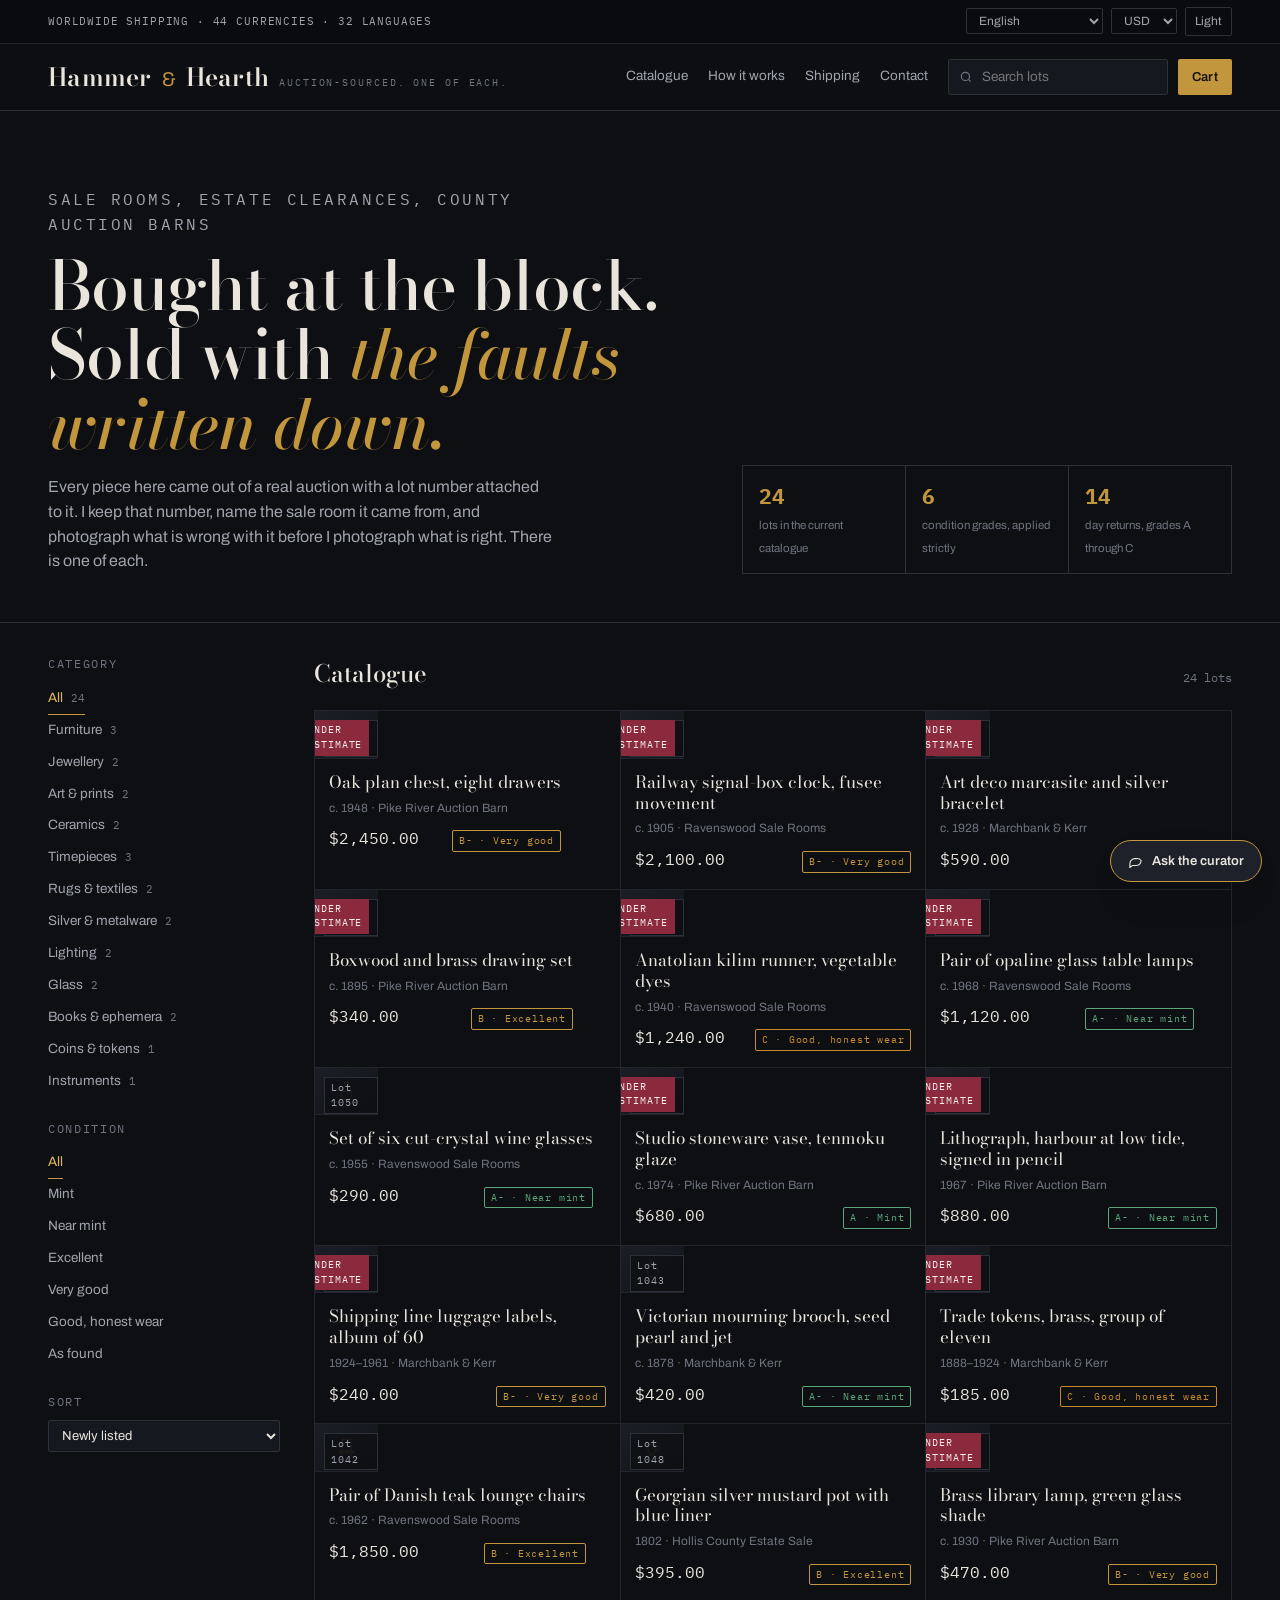
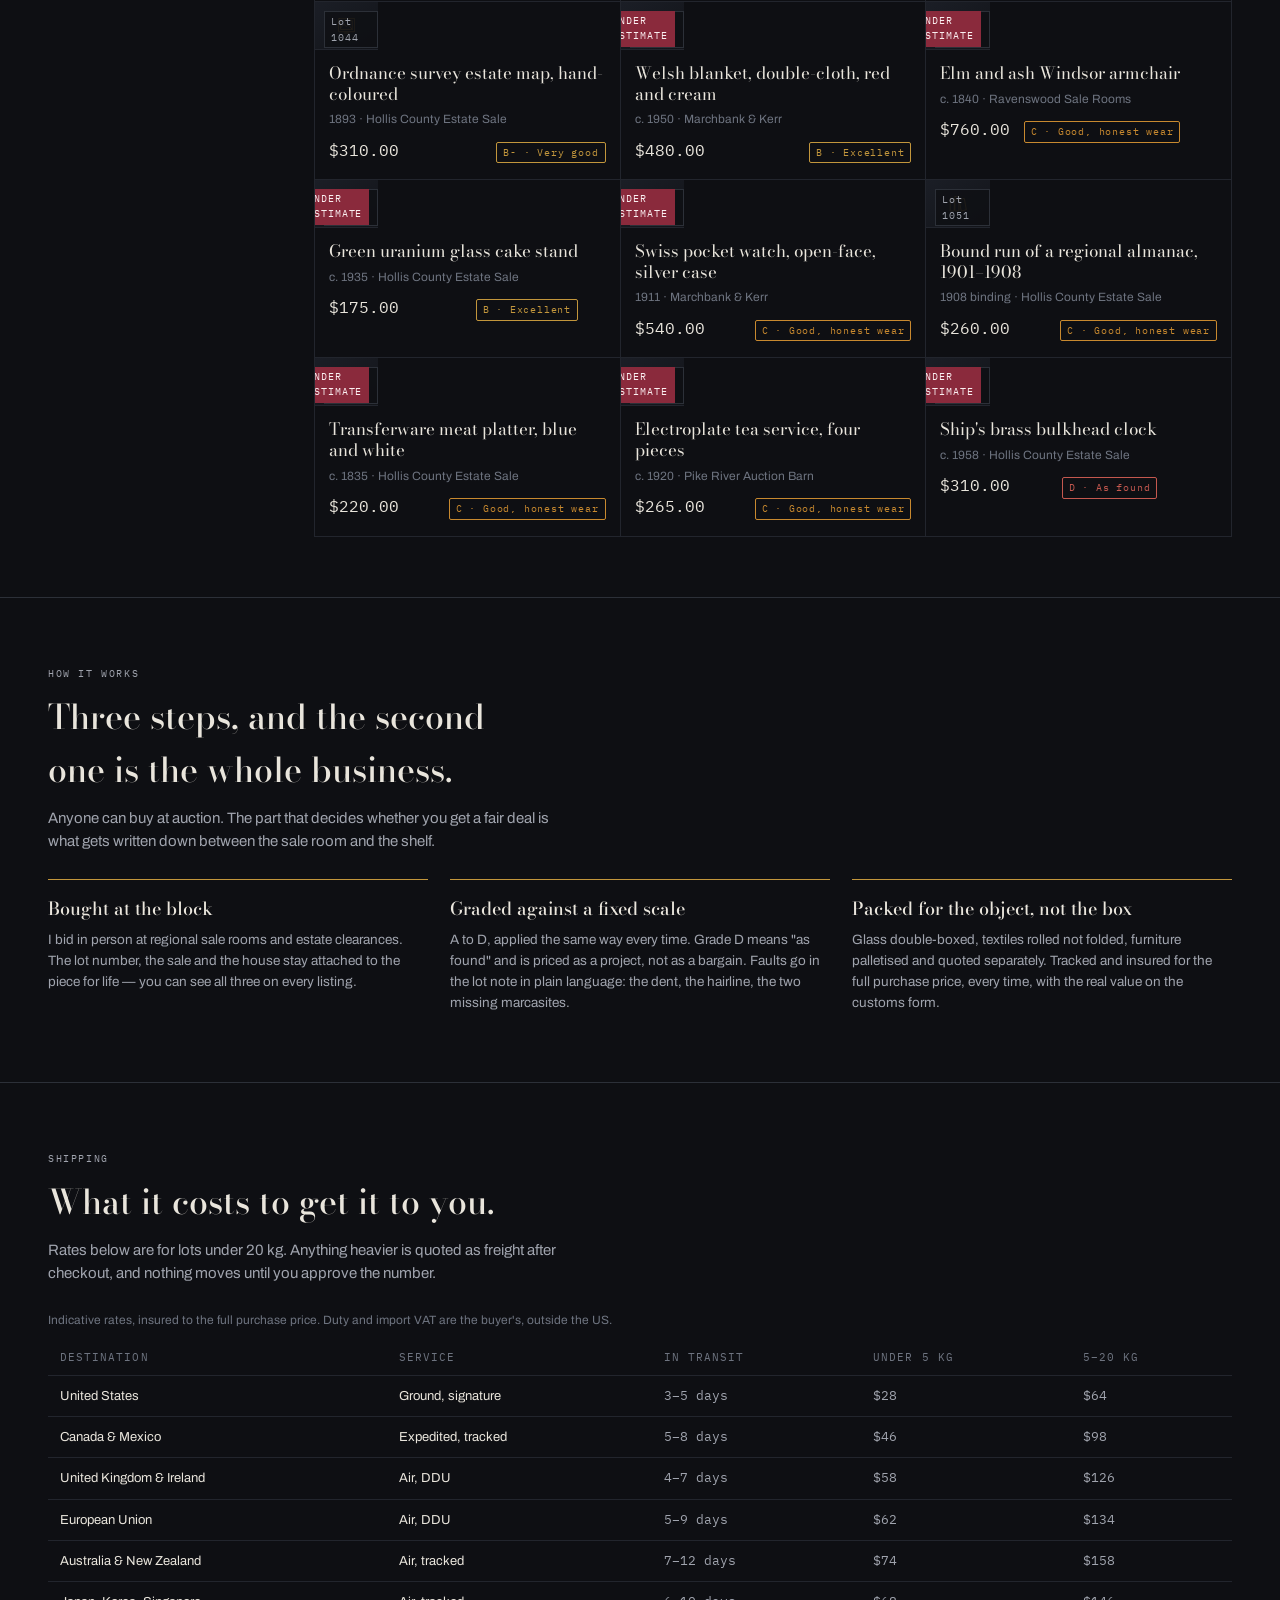
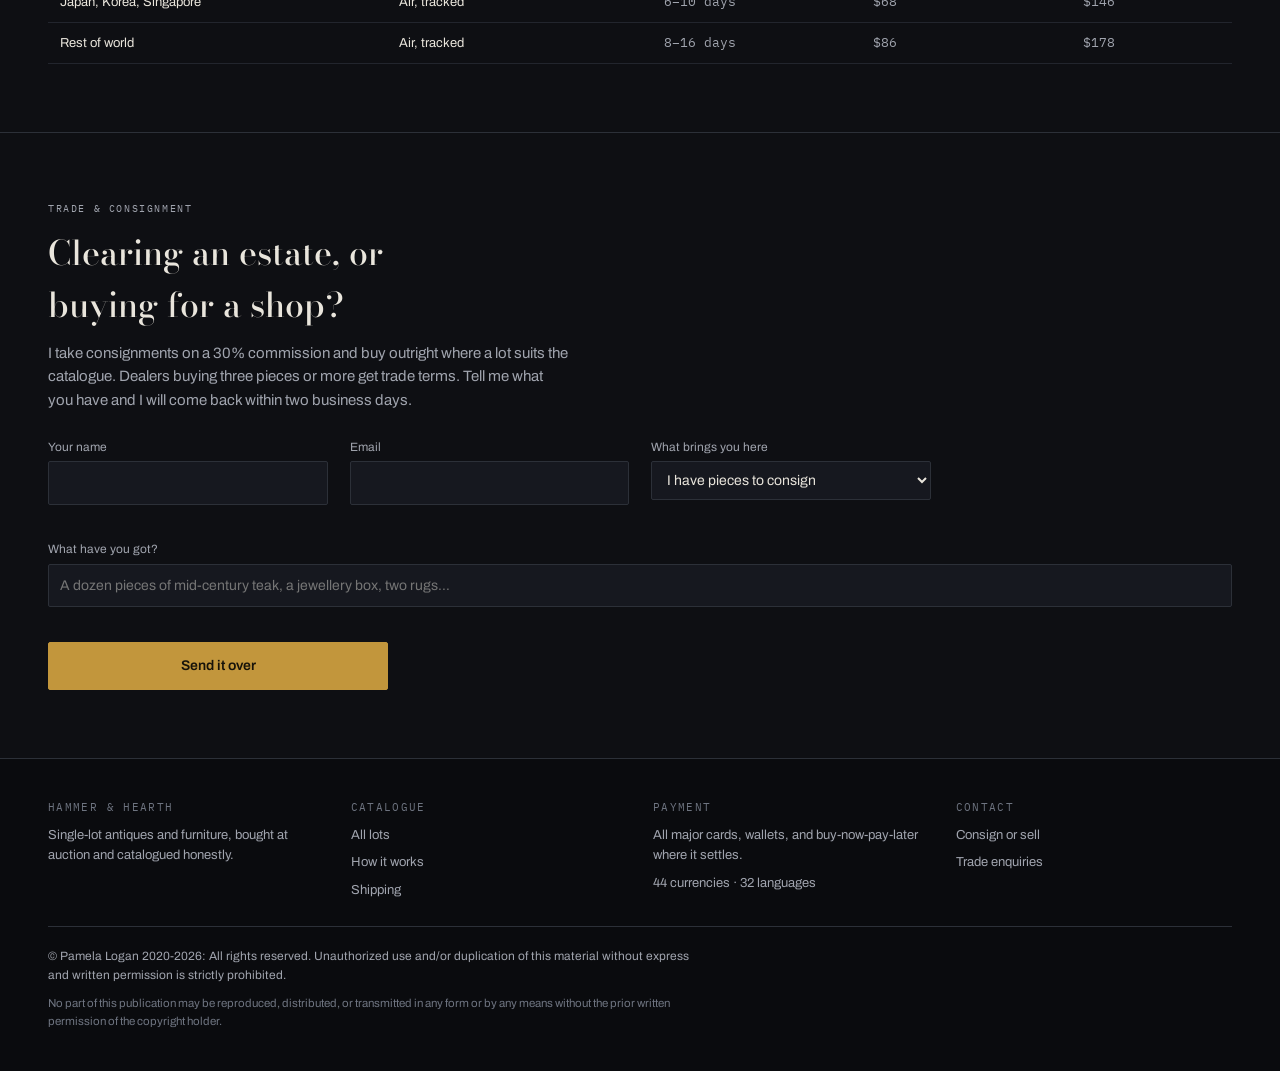
==== auction_storefront/web/index.html @ fc2d6b9a "feat(auction_storefront): add auction resale storefront with global checkout A complete storefront f" ====
<!doctype html>
<html lang="en" dir="ltr" data-theme="dark">
<head>
<meta charset="utf-8">
<meta name="viewport" content="width=device-width, initial-scale=1, viewport-fit=cover">
<title>Hammer &amp; Hearth</title>
<meta name="description" content="Single-lot antiques, jewellery and furniture bought at auction and catalogued honestly. Ships worldwide, 44 currencies, 32 languages.">
<link rel="preconnect" href="https://fonts.googleapis.com">
<link rel="preconnect" href="https://fonts.gstatic.com" crossorigin>
<link rel="stylesheet" href="https://fonts.googleapis.com/css2?family=Archivo:wght@400;500;600&family=Bodoni+Moda:ital,wght@0,400;0,500;0,600;1,400&family=IBM+Plex+Mono:wght@400;500&display=swap">
<link rel="stylesheet" href="assets/css/storefront.css">
</head>
<body>

<!-- Fill these in to go live. Empty values keep the shop in demo mode:
     the catalogue, cart and curator all work, but no money moves. -->
<script>
  window.HH_CONFIG = {
    stripeKey: "",       // pk_live_… — publishable key only, never the secret
    paypalClientId: "",  // PayPal REST client id
    apiBase: "",         // e.g. "https://api.yourshop.com" — see server/main.py
  };
</script>

<div class="topbar">
  <span class="topbar-note">Worldwide shipping · 44 currencies · 32 languages</span>
  <div class="locale-picks">
    <label class="visually-hidden" for="lang-select" data-t="language">Language</label>
    <select id="lang-select"></select>
    <label class="visually-hidden" for="currency-select" data-t="currency">Currency</label>
    <select id="currency-select"></select>
    <button class="theme-toggle" id="theme-toggle" type="button">Light</button>
  </div>
</div>

<header class="masthead">
  <a class="wordmark" href="#catalogue">
    <b>Hammer</b><span>&amp;</span><b>Hearth</b>
    <i data-t="tagline">Auction-sourced. One of each.</i>
  </a>

  <nav class="mast-nav">
    <a href="#catalogue" data-t="navCatalogue">Catalogue</a>
    <a href="#how" data-t="navHow">How it works</a>
    <a href="#shipping" data-t="navShipping">Shipping</a>
    <a href="#consign" data-t="navContact">Contact</a>
  </nav>

  <div class="mast-actions">
    <div class="search-field">
      <svg width="14" height="14" viewBox="0 0 24 24" fill="none" stroke="currentColor" stroke-width="2" aria-hidden="true">
        <circle cx="11" cy="11" r="7"/><path d="M20 20l-4-4"/>
      </svg>
      <label class="visually-hidden" for="search-input" data-t="search">Search lots</label>
      <input id="search-input" type="search" data-t-ph="search" placeholder="Search lots">
    </div>
    <button class="paddle-btn" id="cart-button" type="button">
      <span data-t="cart">Cart</span>
      <span class="paddle-count" id="cart-count" hidden>0</span>
    </button>
  </div>
</header>

<section class="hero">
  <div>
    <p class="eyebrow">Sale rooms, estate clearances, county auction barns</p>
    <h1>Bought at the block.<br>Sold with <em>the faults written down.</em></h1>
    <p>
      Every piece here came out of a real auction with a lot number attached to it.
      I keep that number, name the sale room it came from, and photograph what is
      wrong with it before I photograph what is right. There is one of each.
    </p>
  </div>
  <div class="hero-stats">
    <div class="hero-stat"><b>24</b><span>lots in the current catalogue</span></div>
    <div class="hero-stat"><b>6</b><span>condition grades, applied strictly</span></div>
    <div class="hero-stat"><b>14</b><span>day returns, grades A through C</span></div>
  </div>
</section>

<main class="catalogue" id="catalogue">
  <aside class="rail">
    <div class="rail-group">
      <h3 data-t="category">Category</h3>
      <div id="cat-list"></div>
    </div>
    <div class="rail-group">
      <h3 data-t="condition">Condition</h3>
      <div id="grade-list"></div>
    </div>
    <div class="rail-group">
      <h3 data-t="sort">Sort</h3>
      <label class="visually-hidden" for="sort-select" data-t="sort">Sort</label>
      <select id="sort-select"></select>
    </div>
  </aside>

  <div>
    <div class="results-head">
      <h2 data-t="navCatalogue">Catalogue</h2>
      <span class="results-count mono" id="results-count"></span>
    </div>
    <div class="lot-grid" id="lot-grid"></div>
  </div>
</main>

<section class="band" id="how">
  <div class="band-head">
    <p class="eyebrow">How it works</p>
    <h2>Three steps, and the second one is the whole business.</h2>
    <p>
      Anyone can buy at auction. The part that decides whether you get a fair deal
      is what gets written down between the sale room and the shelf.
    </p>
  </div>
  <div class="trio">
    <div class="trio-item">
      <h3>Bought at the block</h3>
      <p>
        I bid in person at regional sale rooms and estate clearances. The lot
        number, the sale and the house stay attached to the piece for life — you
        can see all three on every listing.
      </p>
    </div>
    <div class="trio-item">
      <h3>Graded against a fixed scale</h3>
      <p>
        A to D, applied the same way every time. Grade D means "as found" and is
        priced as a project, not as a bargain. Faults go in the lot note in plain
        language: the dent, the hairline, the two missing marcasites.
      </p>
    </div>
    <div class="trio-item">
      <h3>Packed for the object, not the box</h3>
      <p>
        Glass double-boxed, textiles rolled not folded, furniture palletised and
        quoted separately. Tracked and insured for the full purchase price, every
        time, with the real value on the customs form.
      </p>
    </div>
  </div>
</section>

<section class="band" id="shipping">
  <div class="band-head">
    <p class="eyebrow" data-t="navShipping">Shipping</p>
    <h2>What it costs to get it to you.</h2>
    <p>
      Rates below are for lots under 20 kg. Anything heavier is quoted as freight
      after checkout, and nothing moves until you approve the number.
    </p>
  </div>
  <div class="table-wrap">
    <table class="ledger">
      <caption>Indicative rates, insured to the full purchase price. Duty and import VAT are the buyer's, outside the US.</caption>
      <thead>
        <tr><th scope="col">Destination</th><th scope="col">Service</th><th scope="col">In transit</th><th scope="col">Under 5 kg</th><th scope="col">5–20 kg</th></tr>
      </thead>
      <tbody>
        <tr><td>United States</td><td>Ground, signature</td><td class="mono">3–5 days</td><td class="mono">$28</td><td class="mono">$64</td></tr>
        <tr><td>Canada &amp; Mexico</td><td>Expedited, tracked</td><td class="mono">5–8 days</td><td class="mono">$46</td><td class="mono">$98</td></tr>
        <tr><td>United Kingdom &amp; Ireland</td><td>Air, DDU</td><td class="mono">4–7 days</td><td class="mono">$58</td><td class="mono">$126</td></tr>
        <tr><td>European Union</td><td>Air, DDU</td><td class="mono">5–9 days</td><td class="mono">$62</td><td class="mono">$134</td></tr>
        <tr><td>Australia &amp; New Zealand</td><td>Air, tracked</td><td class="mono">7–12 days</td><td class="mono">$74</td><td class="mono">$158</td></tr>
        <tr><td>Japan, Korea, Singapore</td><td>Air, tracked</td><td class="mono">6–10 days</td><td class="mono">$68</td><td class="mono">$146</td></tr>
        <tr><td>Rest of world</td><td>Air, tracked</td><td class="mono">8–16 days</td><td class="mono">$86</td><td class="mono">$178</td></tr>
      </tbody>
    </table>
  </div>
</section>

<section class="band" id="consign">
  <div class="band-head">
    <p class="eyebrow">Trade &amp; consignment</p>
    <h2>Clearing an estate, or buying for a shop?</h2>
    <p>
      I take consignments on a 30% commission and buy outright where a lot suits
      the catalogue. Dealers buying three pieces or more get trade terms. Tell me
      what you have and I will come back within two business days.
    </p>
  </div>
  <form class="trio" id="lead-form" style="align-items:start">
    <div class="field">
      <label for="lead-name">Your name</label>
      <input id="lead-name" name="name" autocomplete="name" required>
    </div>
    <div class="field">
      <label for="lead-email">Email</label>
      <input id="lead-email" name="email" type="email" autocomplete="email" required>
    </div>
    <div class="field">
      <label for="lead-kind">What brings you here</label>
      <select id="lead-kind" name="kind">
        <option value="consign">I have pieces to consign</option>
        <option value="estate">I am clearing an estate</option>
        <option value="trade">I buy for a shop or trade</option>
        <option value="interior">I am sourcing for a client project</option>
        <option value="sell">I want to sell outright</option>
      </select>
    </div>
    <div class="field" style="grid-column:1/-1">
      <label for="lead-note">What have you got?</label>
      <input id="lead-note" name="note" placeholder="A dozen pieces of mid-century teak, a jewellery box, two rugs…">
    </div>
    <div style="grid-column:1/-1;display:grid;gap:10px;max-width:340px">
      <button class="btn btn-primary" type="submit">Send it over</button>
      <p class="secure-note" id="lead-status" style="justify-content:flex-start" hidden></p>
    </div>
  </form>
</section>

<footer class="site-foot">
  <div class="foot-cols">
    <div class="foot-col">
      <h4>Hammer &amp; Hearth</h4>
      <p>Single-lot antiques and furniture, bought at auction and catalogued honestly.</p>
    </div>
    <div class="foot-col">
      <h4 data-t="navCatalogue">Catalogue</h4>
      <a href="#catalogue">All lots</a>
      <a href="#how" data-t="navHow">How it works</a>
      <a href="#shipping" data-t="navShipping">Shipping &amp; returns</a>
    </div>
    <div class="foot-col">
      <h4 data-t="paymentStep">Payment</h4>
      <p>All major cards, wallets, and buy-now-pay-later where it settles.</p>
      <p>44 currencies · 32 languages</p>
    </div>
    <div class="foot-col">
      <h4 data-t="navContact">Contact</h4>
      <a href="#consign">Consign or sell</a>
      <a href="#consign">Trade enquiries</a>
    </div>
  </div>

  <div class="legal">
    <p class="copyright">© Pamela Logan 2020-2026: All rights reserved. Unauthorized use and/or duplication of this material without express and written permission is strictly prohibited.</p>
    <p>No part of this publication may be reproduced, distributed, or transmitted in any form or by any means without the prior written permission of the copyright holder.</p>
  </div>
</footer>

<button class="assistant-open" id="assistant-open" type="button">
  <svg width="15" height="15" viewBox="0 0 24 24" fill="none" stroke="currentColor" stroke-width="1.8" aria-hidden="true">
    <path d="M21 12a8 8 0 0 1-8 8H7l-4 3v-6a8 8 0 0 1 8-8h2a8 8 0 0 1 8 3z"/>
  </svg>
  <span data-t="assistantTitle">Ask the curator</span>
</button>

<!-- Lot detail / cart / checkout -->
<div class="scrim" id="scrim" hidden></div>
<section class="panel" id="panel" hidden role="dialog" aria-modal="true" aria-labelledby="panel-title">
  <div class="panel-head">
    <h2 id="panel-title">Lot</h2>
    <button class="icon-btn" id="panel-close" type="button" aria-label="Close">
      <svg width="14" height="14" viewBox="0 0 24 24" fill="none" stroke="currentColor" stroke-width="2" aria-hidden="true">
        <path d="M6 6l12 12M18 6L6 18"/>
      </svg>
    </button>
  </div>
  <div class="panel-scroll" id="panel-body"></div>
  <div class="panel-foot" id="panel-foot" hidden></div>
</section>

<!-- Curator -->
<div class="scrim" id="assistant-scrim" hidden></div>
<section class="panel" id="assistant-modal" hidden role="dialog" aria-modal="true" aria-labelledby="assistant-heading">
  <div class="panel-head">
    <h2 id="assistant-heading" data-t="assistantTitle">Ask the curator</h2>
    <button class="icon-btn" id="assistant-close" type="button" aria-label="Close">
      <svg width="14" height="14" viewBox="0 0 24 24" fill="none" stroke="currentColor" stroke-width="2" aria-hidden="true">
        <path d="M6 6l12 12M18 6L6 18"/>
      </svg>
    </button>
  </div>
  <div class="panel-scroll">
    <div class="chat-log" id="chat-log"></div>
  </div>
  <div class="panel-foot">
    <div class="chip-row" id="chat-seeds"></div>
    <form class="composer" id="chat-form">
      <label class="visually-hidden" for="chat-input" data-t="assistantPrompt">Ask about a lot</label>
      <input id="chat-input" data-t-ph="assistantPrompt" placeholder="Ask about a lot, sizing, shipping…" autocomplete="off">
      <button class="btn btn-primary" type="submit">Ask</button>
    </form>
  </div>
</section>

<script src="https://js.stripe.com/v3/"></script>
<script type="module">
  import { boot } from "./assets/js/store.js";
  boot();

  // Trade and consignment enquiries. With a server configured these post to
  // /api/leads, where agents/gtm_leads.py scores and routes them; without one
  // the form acknowledges locally so the page still behaves.
  const form = document.querySelector("#lead-form");
  const status = document.querySelector("#lead-status");
  form.addEventListener("submit", async (e) => {
    e.preventDefault();
    const lead = Object.fromEntries(new FormData(form).entries());
    const base = window.HH_CONFIG.apiBase;
    status.hidden = false;
    status.textContent = "Sending…";
    try {
      if (base) {
        const r = await fetch(`${base}/api/leads`, {
          method: "POST",
          headers: { "Content-Type": "application/json" },
          body: JSON.stringify(lead),
        });
        if (!r.ok) throw new Error(String(r.status));
      }
      status.textContent = `Thanks, ${lead.name.split(" ")[0] || "and"} — I'll come back to ${lead.email} within two business days.`;
      form.reset();
    } catch {
      status.textContent = "That didn't send. Email consign@hammerandhearth.example instead and I'll pick it up.";
    }
  });
</script>

</body>
</html>
---- auction_storefront/web/assets/css/storefront.css ----
/* Hammer & Hearth — storefront styles.
   Dark-first: the bare :root block carries the complete dark palette (the house look).
   An explicit light choice (data-theme="light") swaps the same token set. */

:root {
  --ground:      #0E0F13;
  --surface:     #16181F;
  --surface-2:   #1E212A;
  --line:        #2C3038;
  --line-soft:   #22252D;
  --text:        #E9E5DC;
  --text-dim:    #A0A4AE;
  --text-faint:  #6E7480;
  --gilt:        #C2963C;
  --gilt-bright: #E0B85A;
  --oxblood:     #8A2A3C;
  --ok:          #5AA579;
  --warn:        #C8892F;
  --crit:        #C4584F;
  --plate-a:     #1B1E26;
  --plate-b:     #121419;
  --shadow:      0 18px 44px -20px rgba(0,0,0,.85);

  --display: "Bodoni Moda", "Didot", "Times New Roman", serif;
  --body: "Archivo", system-ui, -apple-system, "Segoe UI", sans-serif;
  --mono: "IBM Plex Mono", ui-monospace, "SF Mono", Menlo, monospace;

  --gutter: clamp(16px, 4vw, 48px);
  --rail: 232px;
}

:root[data-theme="light"] {
  --ground:      #F5F2EC;
  --surface:     #FFFFFF;
  --surface-2:   #EDE9E1;
  --line:        #D6D0C4;
  --line-soft:   #E3DED4;
  --text:        #1A1A1D;
  --text-dim:    #56585E;
  --text-faint:  #8A8D95;
  --gilt:        #8F6A17;
  --gilt-bright: #6E5110;
  --oxblood:     #7A2233;
  --ok:          #2F6B47;
  --warn:        #8A5C12;
  --crit:        #9C3A32;
  --plate-a:     #EDE9E1;
  --plate-b:     #E2DCD0;
  --shadow:      0 14px 34px -22px rgba(30,24,12,.45);
}

* { box-sizing: border-box; }

/* .panel and .scrim set their own display, which outranks the user agent's
   rule for [hidden]. Without this they stay in the layout and swallow clicks. */
[hidden] { display: none !important; }

body {
  margin: 0;
  background: var(--ground);
  color: var(--text);
  font-family: var(--body);
  font-size: 15px;
  line-height: 1.55;
  -webkit-font-smoothing: antialiased;
}

[dir="rtl"] { direction: rtl; }

h1, h2, h3 { font-family: var(--display); font-weight: 500; text-wrap: balance; margin: 0; }

a { color: inherit; }

button, input, select, textarea { font: inherit; color: inherit; }

:focus-visible { outline: 2px solid var(--gilt-bright); outline-offset: 2px; border-radius: 2px; }

.mono { font-family: var(--mono); font-variant-numeric: tabular-nums; }

.eyebrow {
  font-family: var(--mono);
  font-size: 10px;
  letter-spacing: .16em;
  text-transform: uppercase;
  color: var(--text-faint);
}

.visually-hidden {
  position: absolute; width: 1px; height: 1px;
  overflow: hidden; clip: rect(0 0 0 0); white-space: nowrap;
}

/* ---------- Top bar: language + currency ---------- */

.topbar {
  display: flex; flex-wrap: wrap; gap: 12px;
  align-items: center; justify-content: space-between;
  padding-block: 7px;
  padding-inline: var(--gutter);
  background: #0A0B0E;
  border-bottom: 1px solid var(--line-soft);
  font-size: 12px;
  color: var(--text-dim);
}

:root[data-theme="light"] .topbar { background: var(--surface-2); }

.topbar-note { font-family: var(--mono); font-size: 10.5px; letter-spacing: .08em; text-transform: uppercase; }

.locale-picks { display: flex; gap: 8px; align-items: center; }

.locale-picks select {
  background: transparent;
  border: 1px solid var(--line);
  border-radius: 2px;
  padding: 4px 8px;
  font-size: 12px;
  max-width: 190px;
}

.locale-picks select option { background: var(--surface); color: var(--text); }

.theme-toggle {
  background: transparent; border: 1px solid var(--line);
  border-radius: 2px; padding: 4px 9px; cursor: pointer;
  font-size: 12px;
}

.theme-toggle:hover { border-color: var(--gilt); color: var(--gilt-bright); }

/* ---------- Masthead ---------- */

.masthead {
  position: sticky;
  top: env(safe-area-inset-top, 0px);
  z-index: 40;
  display: flex; align-items: center; gap: 20px; flex-wrap: wrap;
  padding-block: 14px;
  padding-inline: var(--gutter);
  background: color-mix(in srgb, var(--ground) 92%, transparent);
  backdrop-filter: blur(10px);
  border-bottom: 1px solid var(--line);
}

.wordmark { display: flex; align-items: baseline; gap: 10px; text-decoration: none; }
.wordmark b {
  font-family: var(--display);
  font-size: 25px; font-weight: 600; letter-spacing: .01em;
}
.wordmark span { color: var(--gilt); font-size: 20px; }
.wordmark i {
  font-style: normal;
  font-family: var(--mono); font-size: 9.5px;
  letter-spacing: .2em; text-transform: uppercase; color: var(--text-faint);
}

.mast-nav { display: flex; gap: 20px; margin-inline-start: auto; font-size: 13.5px; }
.mast-nav a { text-decoration: none; color: var(--text-dim); padding-block: 4px; border-bottom: 1px solid transparent; }
.mast-nav a:hover { color: var(--text); border-bottom-color: var(--gilt); }

.mast-actions { display: flex; gap: 10px; align-items: center; }

.search-field {
  display: flex; align-items: center; gap: 7px;
  background: var(--surface); border: 1px solid var(--line);
  border-radius: 2px; padding: 6px 10px; min-width: 180px;
}
.search-field input { background: none; border: 0; outline: none; width: 100%; font-size: 13.5px; }
.search-field svg { flex: none; color: var(--text-faint); }

.paddle-btn {
  position: relative;
  display: inline-flex; align-items: center; gap: 8px;
  background: var(--gilt); color: #17130A;
  border: 0; border-radius: 2px; padding: 8px 14px;
  font-weight: 600; font-size: 13px; cursor: pointer;
  letter-spacing: .02em;
}
.paddle-btn:hover { background: var(--gilt-bright); }
.paddle-count {
  font-family: var(--mono); font-size: 11px;
  background: #17130A; color: var(--gilt-bright);
  border-radius: 999px; padding: 1px 7px;
}

/* ---------- Hero ---------- */

.hero {
  padding-inline: var(--gutter);
  padding-block: clamp(36px, 7vw, 76px) clamp(28px, 5vw, 48px);
  border-bottom: 1px solid var(--line);
  display: grid; gap: 30px;
  grid-template-columns: minmax(0, 1.15fr) minmax(0, .85fr);
  align-items: end;
}

.hero h1 {
  font-size: clamp(38px, 6.4vw, 68px);
  line-height: 1.02;
  letter-spacing: -.015em;
  margin-block: 14px 16px;
}
.hero h1 em { font-style: italic; color: var(--gilt); }

.hero p { color: var(--text-dim); max-width: 56ch; font-size: 16px; margin: 0; }

.hero-stats { display: grid; grid-template-columns: repeat(3, 1fr); gap: 1px; background: var(--line); border: 1px solid var(--line); }
.hero-stat { background: var(--ground); padding: 14px 16px; }
.hero-stat b { display: block; font-family: var(--mono); font-size: 21px; color: var(--gilt); font-variant-numeric: tabular-nums; }
.hero-stat span { font-size: 11.5px; color: var(--text-faint); }

/* ---------- Catalogue shell ---------- */

.catalogue {
  display: grid;
  grid-template-columns: var(--rail) minmax(0, 1fr);
  gap: 34px;
  padding-inline: var(--gutter);
  padding-block: 32px 60px;
  align-items: start;
}

.rail { position: sticky; top: calc(84px + env(safe-area-inset-top, 0px)); display: grid; gap: 22px; }

.rail-group { display: grid; gap: 9px; }
.rail-group h3 { font-size: 12px; font-family: var(--mono); letter-spacing: .14em; text-transform: uppercase; color: var(--text-faint); font-weight: 400; }

.rail-opt {
  display: flex; align-items: center; justify-content: space-between; gap: 8px;
  background: none; border: 0; padding: 5px 0; cursor: pointer;
  text-align: start; font-size: 13.5px; color: var(--text-dim);
  border-bottom: 1px solid transparent;
}
.rail-opt:hover { color: var(--text); }
.rail-opt[aria-pressed="true"] { color: var(--gilt-bright); border-bottom-color: var(--gilt); }
.rail-opt em { font-style: normal; font-family: var(--mono); font-size: 11px; color: var(--text-faint); }

.rail select, .sortbar select {
  width: 100%; background: var(--surface); border: 1px solid var(--line);
  border-radius: 2px; padding: 7px 9px; font-size: 13px;
}

.results-head { display: flex; flex-wrap: wrap; gap: 12px; align-items: baseline; justify-content: space-between; margin-bottom: 18px; }
.results-head h2 { font-size: 24px; }
.results-count { font-family: var(--mono); font-size: 12px; color: var(--text-faint); }

/* ---------- Lot grid ---------- */

.lot-grid {
  display: grid;
  grid-template-columns: repeat(auto-fill, minmax(238px, 1fr));
  gap: 1px;
  background: var(--line-soft);
  border: 1px solid var(--line-soft);
}

.lot {
  display: flex; flex-direction: column;
  background: var(--ground);
  border: 0; padding: 0; margin: 0;
  text-align: start; cursor: pointer;
  transition: background .18s ease;
}
.lot:hover { background: var(--surface); }
.lot:hover .lot-title { color: var(--gilt-bright); }

.plate {
  position: relative;
  aspect-ratio: 4 / 3; max-width: 100%;
  background: linear-gradient(145deg, var(--plate-a), var(--plate-b));
  display: grid; place-items: center;
  border-bottom: 1px solid var(--line-soft);
  overflow: hidden;
}
.plate svg { width: 46%; height: 46%; color: var(--gilt); opacity: .82; }
.lot:hover .plate svg { opacity: 1; }

.plate-tag {
  position: absolute; inset-block-start: 9px; inset-inline-start: 9px;
  font-family: var(--mono); font-size: 10px; letter-spacing: .1em;
  background: color-mix(in srgb, var(--ground) 80%, transparent);
  border: 1px solid var(--line); padding: 2px 6px; color: var(--text-dim);
}

.plate-flag {
  position: absolute; inset-block-start: 9px; inset-inline-end: 9px;
  font-family: var(--mono); font-size: 9.5px; letter-spacing: .1em; text-transform: uppercase;
  background: var(--oxblood); color: #FBEFF1; padding: 3px 7px;
}

.lot-body { padding: 13px 14px 16px; display: grid; gap: 6px; }
.lot-title { font-family: var(--display); font-size: 17px; line-height: 1.22; transition: color .18s ease; }
.lot-meta { font-size: 12px; color: var(--text-faint); }

.lot-foot { display: flex; align-items: baseline; justify-content: space-between; gap: 8px; margin-top: 3px; }
.lot-price { font-family: var(--mono); font-size: 16px; color: var(--text); font-variant-numeric: tabular-nums; }
.lot-price s { color: var(--text-faint); font-size: 12px; margin-inline-end: 6px; }

.grade {
  font-family: var(--mono); font-size: 10px; letter-spacing: .08em;
  padding: 2px 6px; border: 1px solid currentColor; border-radius: 2px;
}
.grade.g-a { color: var(--ok); }
.grade.g-b { color: var(--gilt); }
.grade.g-c { color: var(--warn); }
.grade.g-d { color: var(--crit); }

.sold-out { opacity: .5; }

/* ---------- Detail panel ---------- */

.scrim {
  position: fixed; inset: 0; z-index: 60;
  background: rgba(4,5,7,.72);
  backdrop-filter: blur(3px);
}

.panel {
  position: fixed; z-index: 70;
  inset-block: 0; inset-inline-end: 0;
  width: min(640px, 100%);
  background: var(--ground);
  border-inline-start: 1px solid var(--line);
  box-shadow: var(--shadow);
  display: flex; flex-direction: column;
}

.panel-head {
  display: flex; align-items: center; justify-content: space-between; gap: 12px;
  padding: 14px var(--gutter);
  border-bottom: 1px solid var(--line);
  flex: none;
}
.panel-head h2 { font-size: 19px; }

.icon-btn {
  background: none; border: 1px solid var(--line); border-radius: 2px;
  width: 30px; height: 30px; display: grid; place-items: center; cursor: pointer; color: var(--text-dim);
}
.icon-btn:hover { color: var(--text); border-color: var(--gilt); }

.panel-scroll { overflow-y: auto; padding: 0 var(--gutter) 24px; flex: 1; }
.panel-foot {
  flex: none; padding: 14px var(--gutter);
  padding-bottom: calc(14px + env(safe-area-inset-bottom, 0px));
  border-top: 1px solid var(--line); background: var(--surface);
  display: grid; gap: 10px;
}

.detail-plate { aspect-ratio: 16 / 10; margin-block: 20px 18px; }
.detail-title { font-size: clamp(25px, 4.4vw, 34px); line-height: 1.08; margin-bottom: 8px; }
.detail-lede { color: var(--text-dim); margin-block: 0 20px; max-width: 62ch; }

.spec-table { width: 100%; border-collapse: collapse; font-size: 13.5px; }
.spec-table th, .spec-table td { text-align: start; padding: 9px 0; border-bottom: 1px solid var(--line-soft); vertical-align: top; }
.spec-table th { font-weight: 400; color: var(--text-faint); width: 40%; font-size: 12px; }
.spec-table td { font-family: var(--mono); font-size: 12.5px; }

.btn {
  display: inline-flex; align-items: center; justify-content: center; gap: 8px;
  padding: 12px 18px; border-radius: 2px; border: 1px solid var(--line);
  background: var(--surface-2); cursor: pointer; font-weight: 600; font-size: 14px;
  width: 100%;
}
.btn:hover { border-color: var(--gilt); }
.btn-primary { background: var(--gilt); border-color: var(--gilt); color: #17130A; }
.btn-primary:hover { background: var(--gilt-bright); border-color: var(--gilt-bright); }
.btn:disabled { opacity: .45; cursor: not-allowed; }

/* ---------- Cart ---------- */

.cart-line { display: grid; grid-template-columns: 62px minmax(0,1fr) auto; gap: 13px; padding-block: 16px; border-bottom: 1px solid var(--line-soft); align-items: start; }
.cart-line .plate { aspect-ratio: 1; border: 1px solid var(--line-soft); }
.cart-line h4 { margin: 0 0 3px; font-family: var(--display); font-size: 15px; font-weight: 500; }
.cart-line .lot-meta { font-size: 11.5px; }
.cart-line-end { display: grid; gap: 6px; justify-items: end; }
.link-btn { background: none; border: 0; padding: 0; cursor: pointer; font-size: 11.5px; color: var(--text-faint); text-decoration: underline; }
.link-btn:hover { color: var(--crit); }

.qty { display: inline-flex; border: 1px solid var(--line); border-radius: 2px; }
.qty button { background: none; border: 0; width: 24px; cursor: pointer; color: var(--text-dim); }
.qty button:hover { color: var(--gilt-bright); }
.qty span { font-family: var(--mono); font-size: 12px; min-width: 24px; text-align: center; padding-block: 3px; }

.totals { display: grid; gap: 6px; font-size: 13.5px; }
.totals div { display: flex; justify-content: space-between; gap: 12px; }
.totals .grand { border-top: 1px solid var(--line); margin-top: 6px; padding-top: 9px; font-size: 16px; font-weight: 600; }
.totals b, .totals span:last-child { font-family: var(--mono); font-variant-numeric: tabular-nums; }

.empty-state { text-align: center; padding-block: 60px; color: var(--text-faint); }

/* ---------- Checkout ---------- */

.steps { display: flex; gap: 0; border: 1px solid var(--line); margin-block: 20px 22px; }
.step {
  flex: 1; padding: 9px 10px; text-align: center;
  font-family: var(--mono); font-size: 10.5px; letter-spacing: .1em; text-transform: uppercase;
  color: var(--text-faint); border-inline-end: 1px solid var(--line); background: none; cursor: pointer;
}
.step:last-child { border-inline-end: 0; }
.step[aria-current="step"] { background: var(--surface-2); color: var(--gilt-bright); }

.field { display: grid; gap: 5px; margin-bottom: 13px; }
.field label { font-size: 12px; color: var(--text-dim); }
.field input, .field select {
  background: var(--surface); border: 1px solid var(--line); border-radius: 2px;
  padding: 10px 11px; font-size: 14px; width: 100%;
}
.field input:focus, .field select:focus { border-color: var(--gilt); outline: none; }
.field-row { display: grid; grid-template-columns: 1fr 1fr; gap: 13px; }
.field-error { color: var(--crit); font-size: 11.5px; }

.pay-group { display: grid; gap: 9px; margin-bottom: 20px; }
.pay-group > h4 { margin: 4px 0 0; font-family: var(--mono); font-size: 10.5px; letter-spacing: .13em; text-transform: uppercase; color: var(--text-faint); font-weight: 400; }

.pay-opt {
  display: grid; grid-template-columns: 18px minmax(0,1fr) auto; gap: 11px; align-items: center;
  border: 1px solid var(--line); border-radius: 2px; padding: 12px 13px; cursor: pointer; background: var(--surface);
}
.pay-opt:hover { border-color: var(--text-faint); }
.pay-opt.on { border-color: var(--gilt); background: var(--surface-2); }
.pay-opt input { accent-color: var(--gilt); margin: 0; }
.pay-opt b { font-size: 13.5px; font-weight: 600; display: block; }
.pay-opt small { color: var(--text-faint); font-size: 11.5px; display: block; }
.pay-brands { display: flex; gap: 4px; flex-wrap: wrap; justify-content: end; }
.brand-chip {
  font-family: var(--mono); font-size: 9px; letter-spacing: .05em;
  border: 1px solid var(--line); border-radius: 2px; padding: 3px 5px; color: var(--text-dim);
  white-space: nowrap;
}

.callout {
  border-inline-start: 2px solid var(--gilt);
  background: var(--surface); padding: 11px 13px; font-size: 12.5px; color: var(--text-dim);
  margin-bottom: 18px;
}
.callout b { color: var(--text); }

.secure-note { display: flex; gap: 7px; align-items: center; justify-content: center; font-size: 11.5px; color: var(--text-faint); }

.receipt { text-align: center; padding-block: 44px; display: grid; gap: 12px; justify-items: center; }
.receipt .seal { width: 58px; height: 58px; border-radius: 50%; border: 1px solid var(--gilt); display: grid; place-items: center; color: var(--gilt); }
.receipt h2 { font-size: 27px; }
.receipt p { color: var(--text-dim); max-width: 44ch; margin: 0; }
.receipt .mono { color: var(--gilt-bright); font-size: 13px; }

/* ---------- Assistant ---------- */

.assistant-open {
  position: fixed; z-index: 50;
  inset-block-end: calc(18px + env(safe-area-inset-bottom, 0px));
  inset-inline-end: 18px;
  display: inline-flex; align-items: center; gap: 9px;
  background: var(--surface-2); color: var(--text);
  border: 1px solid var(--gilt); border-radius: 999px;
  padding: 10px 17px; cursor: pointer; font-size: 13px; font-weight: 600;
  box-shadow: var(--shadow);
}
.assistant-open:hover { background: var(--gilt); color: #17130A; }

.chat-log { display: grid; gap: 13px; padding-block: 18px; }
.bubble { max-width: 90%; padding: 11px 13px; border-radius: 3px; font-size: 13.5px; line-height: 1.5; }
.bubble.them { background: var(--surface-2); border: 1px solid var(--line); justify-self: start; }
.bubble.me { background: var(--gilt); color: #17130A; justify-self: end; }
.bubble p { margin: 0 0 8px; }
.bubble p:last-child { margin-bottom: 0; }

.chip-row { display: flex; gap: 7px; flex-wrap: wrap; margin-top: 4px; }
.chip {
  background: none; border: 1px solid var(--line); border-radius: 999px;
  padding: 5px 11px; font-size: 12px; cursor: pointer; color: var(--text-dim);
}
.chip:hover { border-color: var(--gilt); color: var(--gilt-bright); }

.composer { display: flex; gap: 8px; }
.composer input { flex: 1; background: var(--surface); border: 1px solid var(--line); border-radius: 2px; padding: 10px 12px; font-size: 13.5px; }
.composer button { flex: none; width: auto; padding-inline: 16px; }

/* ---------- Content sections ---------- */

.band { padding-inline: var(--gutter); padding-block: clamp(40px, 6vw, 68px); border-top: 1px solid var(--line); }
.band-head { max-width: 58ch; margin-bottom: 26px; }
.band-head h2 { font-size: clamp(25px, 3.6vw, 34px); margin-block: 10px 10px; }
.band-head p { color: var(--text-dim); margin: 0; }

.trio { display: grid; grid-template-columns: repeat(auto-fit, minmax(240px, 1fr)); gap: 22px; }
.trio-item { display: grid; gap: 7px; align-content: start; padding-top: 15px; border-top: 1px solid var(--gilt); }
.trio-item h3 { font-size: 18px; }
.trio-item p { color: var(--text-dim); font-size: 13.5px; margin: 0; }

.ledger { width: 100%; border-collapse: collapse; font-size: 13px; }
.ledger caption { text-align: start; color: var(--text-faint); font-size: 12px; padding-bottom: 9px; }
.ledger th, .ledger td { text-align: start; padding: 10px 12px; border-bottom: 1px solid var(--line-soft); }
.ledger thead th { font-family: var(--mono); font-size: 10.5px; letter-spacing: .1em; text-transform: uppercase; color: var(--text-faint); font-weight: 400; }
.ledger td.mono { color: var(--text-dim); }
.table-wrap { overflow-x: auto; }

/* ---------- Footer ---------- */

.site-foot {
  padding-inline: var(--gutter);
  padding-block: 40px;
  padding-bottom: calc(40px + env(safe-area-inset-bottom, 0px));
  border-top: 1px solid var(--line);
  background: #0A0B0E;
  display: grid; gap: 26px;
}
:root[data-theme="light"] .site-foot { background: var(--surface-2); }

.foot-cols { display: grid; grid-template-columns: repeat(auto-fit, minmax(190px, 1fr)); gap: 26px; }
.foot-col { display: grid; gap: 7px; align-content: start; }
.foot-col h4 { margin: 0 0 3px; font-family: var(--mono); font-size: 10.5px; letter-spacing: .13em; text-transform: uppercase; color: var(--text-faint); font-weight: 400; }
.foot-col a, .foot-col p { color: var(--text-dim); font-size: 13px; text-decoration: none; margin: 0; }
.foot-col a:hover { color: var(--gilt-bright); }

.legal { border-top: 1px solid var(--line); padding-top: 20px; display: grid; gap: 9px; }
.legal p { margin: 0; font-size: 11.5px; color: var(--text-faint); line-height: 1.6; max-width: 92ch; }
.legal .copyright { color: var(--text-dim); font-size: 12px; }

/* ---------- Responsive ---------- */

@media (max-width: 1040px) {
  .catalogue { grid-template-columns: 1fr; gap: 24px; }
  .rail { position: static; grid-template-columns: repeat(auto-fit, minmax(200px, 1fr)); display: grid; }
  .hero { grid-template-columns: 1fr; align-items: start; }
}

@media (max-width: 720px) {
  .mast-nav { display: none; }
  .search-field { min-width: 0; flex: 1; }
  .mast-actions { flex: 1; }
  .hero-stats { grid-template-columns: 1fr; }
  .field-row { grid-template-columns: 1fr; }
  .lot-grid { grid-template-columns: repeat(auto-fill, minmax(150px, 1fr)); }
  .cart-line { grid-template-columns: 48px minmax(0,1fr); }
  .cart-line-end { grid-column: 1 / -1; justify-items: start; }
}

@media (prefers-reduced-motion: reduce) {
  * { transition-duration: .01ms !important; animation-duration: .01ms !important; }
}
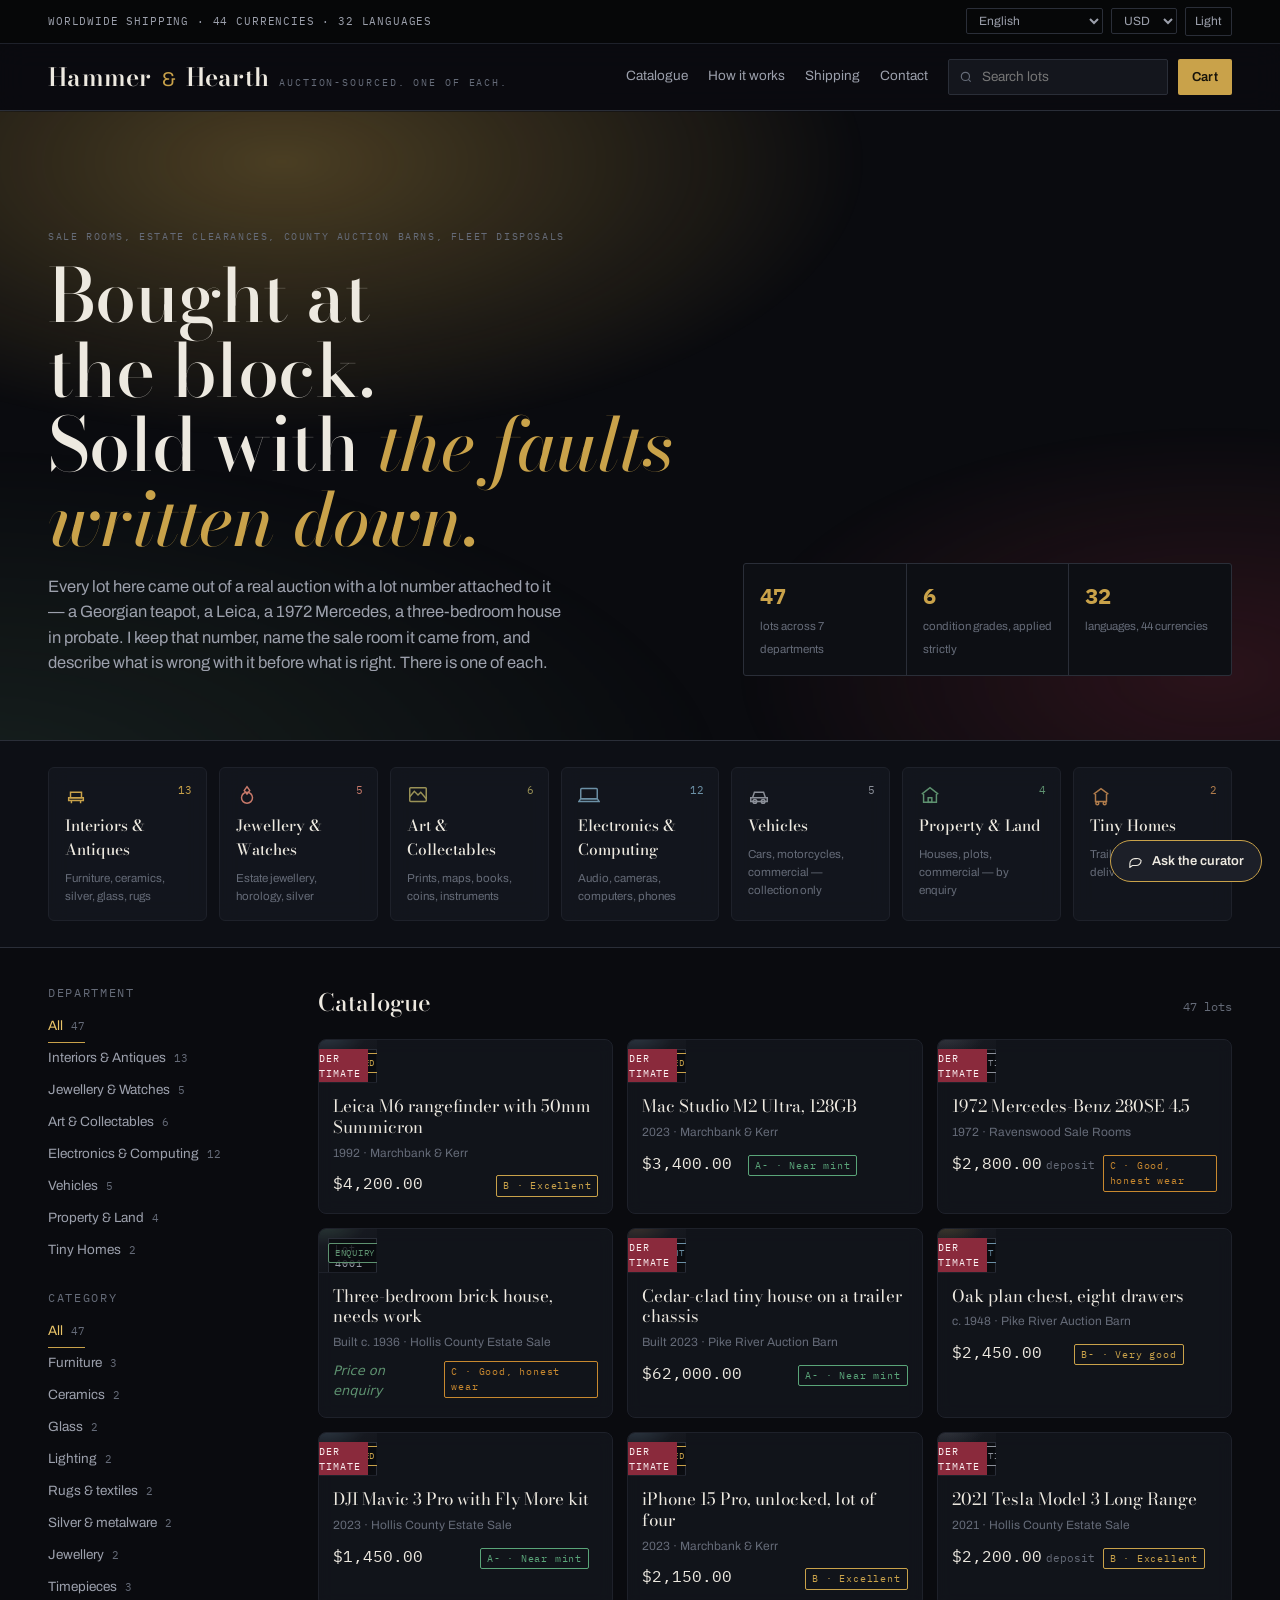
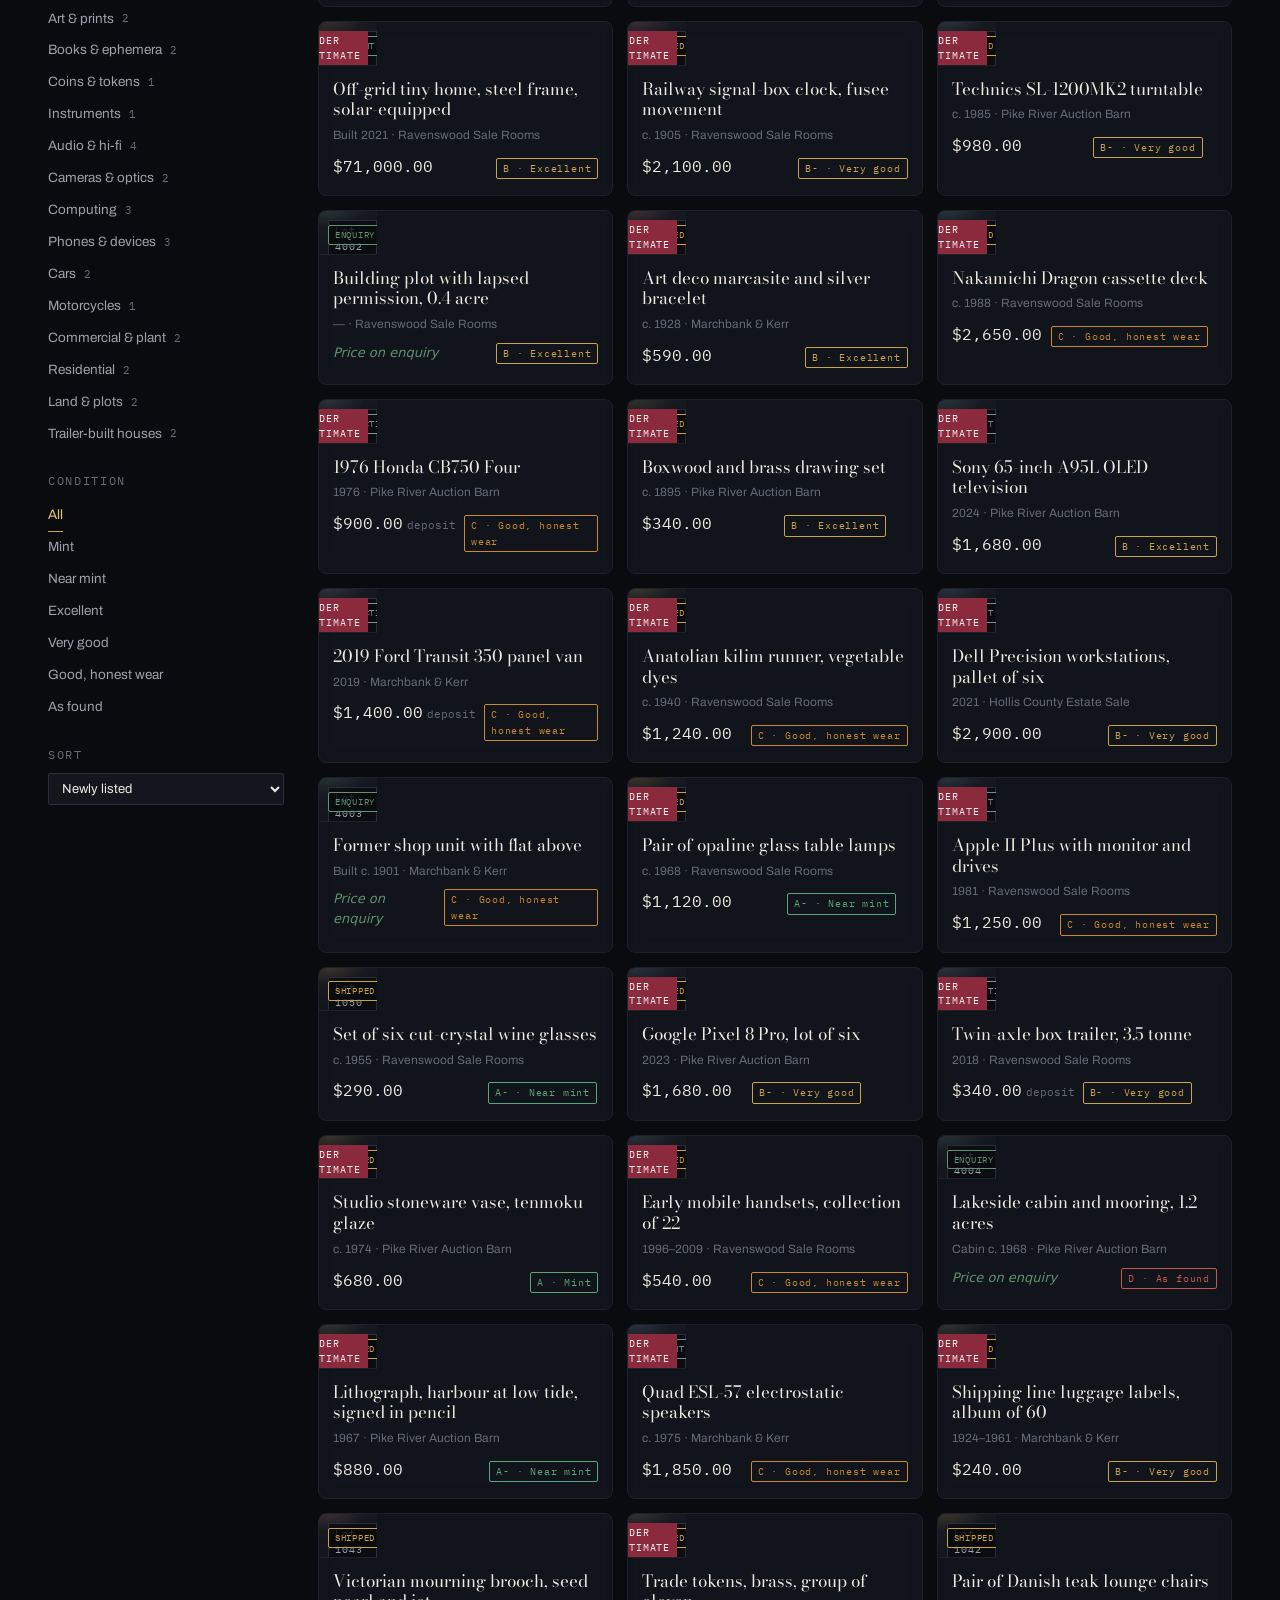
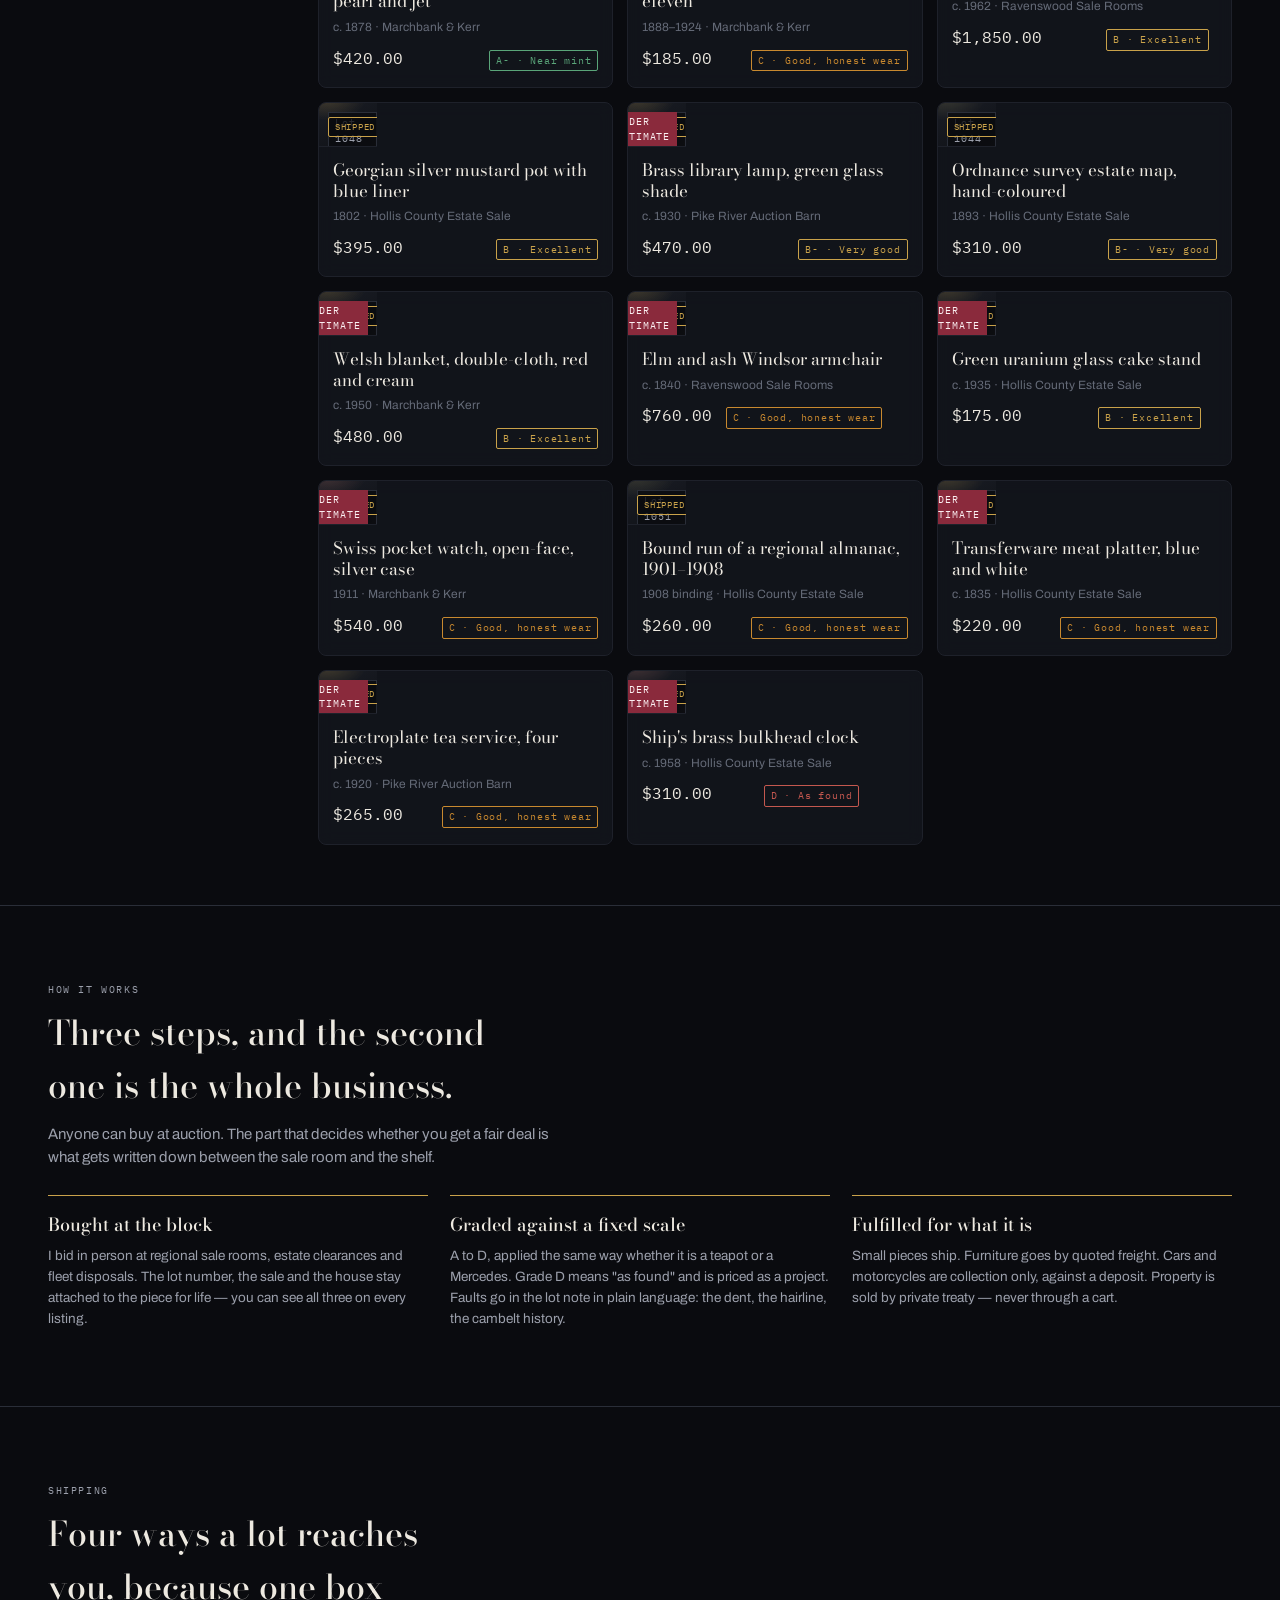
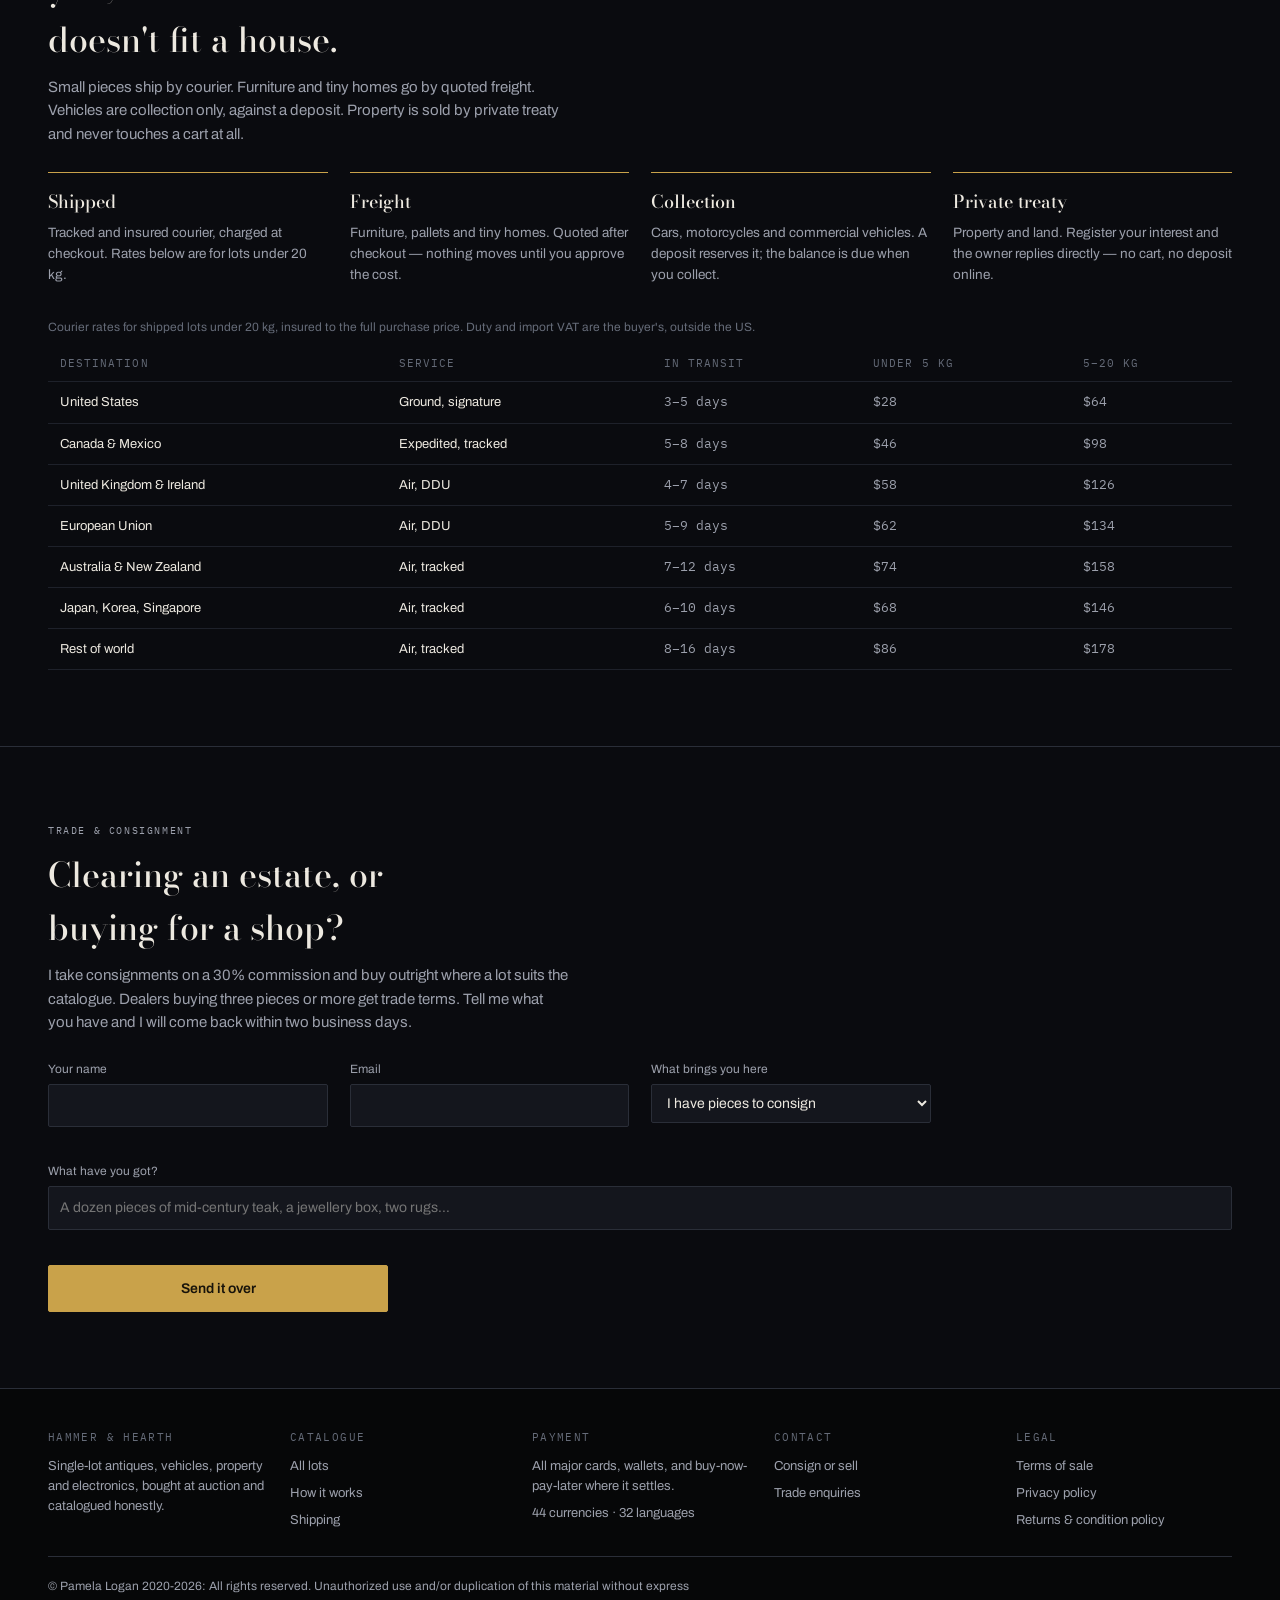
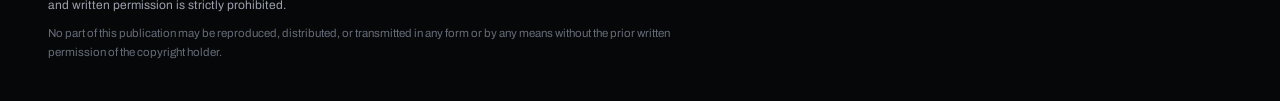
==== commit 00f17894: "feat(auction_storefront): maximal redesign, expand to 7 departments, fulfilment-aware checkout Visua" ====
--- a/auction_storefront/web/index.html
+++ b/auction_storefront/web/index.html
@@ -4,7 +4,7 @@
 <meta charset="utf-8">
 <meta name="viewport" content="width=device-width, initial-scale=1, viewport-fit=cover">
 <title>Hammer &amp; Hearth</title>
-<meta name="description" content="Single-lot antiques, jewellery and furniture bought at auction and catalogued honestly. Ships worldwide, 44 currencies, 32 languages.">
+<meta name="description" content="Single-lot antiques, vehicles, property and electronics bought at auction and catalogued honestly. Ships worldwide, 44 currencies, 32 languages.">
 <link rel="preconnect" href="https://fonts.googleapis.com">
 <link rel="preconnect" href="https://fonts.gstatic.com" crossorigin>
 <link rel="stylesheet" href="https://fonts.googleapis.com/css2?family=Archivo:wght@400;500;600&family=Bodoni+Moda:ital,wght@0,400;0,500;0,600;1,400&family=IBM+Plex+Mono:wght@400;500&display=swap">
@@ -63,23 +63,61 @@
 
 <section class="hero">
   <div>
-    <p class="eyebrow">Sale rooms, estate clearances, county auction barns</p>
+    <p class="eyebrow">Sale rooms, estate clearances, county auction barns, fleet disposals</p>
     <h1>Bought at the block.<br>Sold with <em>the faults written down.</em></h1>
-    <p>
-      Every piece here came out of a real auction with a lot number attached to it.
-      I keep that number, name the sale room it came from, and photograph what is
-      wrong with it before I photograph what is right. There is one of each.
+    <p class="lede">
+      Every lot here came out of a real auction with a lot number attached to it —
+      a Georgian teapot, a Leica, a 1972 Mercedes, a three-bedroom house in probate.
+      I keep that number, name the sale room it came from, and describe what is
+      wrong with it before what is right. There is one of each.
     </p>
   </div>
   <div class="hero-stats">
-    <div class="hero-stat"><b>24</b><span>lots in the current catalogue</span></div>
+    <div class="hero-stat"><b>47</b><span>lots across 7 departments</span></div>
     <div class="hero-stat"><b>6</b><span>condition grades, applied strictly</span></div>
-    <div class="hero-stat"><b>14</b><span>day returns, grades A through C</span></div>
+    <div class="hero-stat"><b>32</b><span>languages, 44 currencies</span></div>
+  </div>
+</section>
+
+<section class="dept-strip" data-reveal="stagger" aria-label="Departments">
+  <div class="dept-grid">
+    <a class="dept-tile" href="#catalogue" data-dept="interiors" style="--dc:var(--dept-interiors)">
+      <svg viewBox="0 0 24 24" fill="none" stroke="currentColor" stroke-width="1.6"><path d="M6 9h12v6H6z"/><path d="M4 15h16v3H4zM7 18v3M17 18v3"/></svg>
+      <b>Interiors &amp; Antiques</b><span>Furniture, ceramics, silver, glass, rugs</span><em>13</em>
+    </a>
+    <a class="dept-tile" href="#catalogue" data-dept="adornment" style="--dc:var(--dept-adornment)">
+      <svg viewBox="0 0 24 24" fill="none" stroke="currentColor" stroke-width="1.6"><circle cx="12" cy="15" r="6"/><path d="M12 3l3 4-3 4-3-4z"/></svg>
+      <b>Jewellery &amp; Watches</b><span>Estate jewellery, horology, silver</span><em>5</em>
+    </a>
+    <a class="dept-tile" href="#catalogue" data-dept="culture" style="--dc:var(--dept-culture)">
+      <svg viewBox="0 0 24 24" fill="none" stroke="currentColor" stroke-width="1.6"><rect x="3" y="4" width="18" height="15" rx="1"/><path d="M3 14l5-6 4 4 3-3 6 7"/></svg>
+      <b>Art &amp; Collectables</b><span>Prints, maps, books, coins, instruments</span><em>6</em>
+    </a>
+    <a class="dept-tile" href="#catalogue" data-dept="tech" style="--dc:var(--dept-tech)">
+      <svg viewBox="0 0 24 24" fill="none" stroke="currentColor" stroke-width="1.6"><rect x="3" y="5" width="18" height="11" rx="1"/><path d="M1 19h22l-2-3H3z"/></svg>
+      <b>Electronics &amp; Computing</b><span>Audio, cameras, computers, phones</span><em>12</em>
+    </a>
+    <a class="dept-tile" href="#catalogue" data-dept="vehicles" style="--dc:var(--dept-vehicles)">
+      <svg viewBox="0 0 24 24" fill="none" stroke="currentColor" stroke-width="1.6"><path d="M3 15h18v4H3z"/><path d="M5 15l2-6h10l2 6"/><circle cx="7.5" cy="19" r="2"/><circle cx="16.5" cy="19" r="2"/></svg>
+      <b>Vehicles</b><span>Cars, motorcycles, commercial — collection only</span><em>5</em>
+    </a>
+    <a class="dept-tile" href="#catalogue" data-dept="property" style="--dc:var(--dept-property)">
+      <svg viewBox="0 0 24 24" fill="none" stroke="currentColor" stroke-width="1.6"><path d="M3 11l9-7 9 7"/><path d="M5 11v9h14v-9"/><rect x="10" y="15" width="4" height="5"/></svg>
+      <b>Property &amp; Land</b><span>Houses, plots, commercial — by enquiry</span><em>4</em>
+    </a>
+    <a class="dept-tile" href="#catalogue" data-dept="tinyhomes" style="--dc:var(--dept-tinyhomes)">
+      <svg viewBox="0 0 24 24" fill="none" stroke="currentColor" stroke-width="1.6"><path d="M4 11l8-6 8 6"/><path d="M6 11v8h12v-8"/><circle cx="8" cy="21" r="1.6"/><circle cx="16" cy="21" r="1.6"/></svg>
+      <b>Tiny Homes</b><span>Trailer-built houses, delivered by freight</span><em>2</em>
+    </a>
   </div>
 </section>
 
 <main class="catalogue" id="catalogue">
   <aside class="rail">
+    <div class="rail-group">
+      <h3>Department</h3>
+      <div id="dept-list"></div>
+    </div>
     <div class="rail-group">
       <h3 data-t="category">Category</h3>
       <div id="cat-list"></div>
@@ -104,7 +142,7 @@
   </div>
 </main>
 
-<section class="band" id="how">
+<section class="band" id="how" data-reveal>
   <div class="band-head">
     <p class="eyebrow">How it works</p>
     <h2>Three steps, and the second one is the whole business.</h2>
@@ -113,46 +151,65 @@
       is what gets written down between the sale room and the shelf.
     </p>
   </div>
-  <div class="trio">
-    <div class="trio-item">
+  <div class="trio" data-reveal="stagger">
+    <div class="trio-item" style="--stagger:0">
       <h3>Bought at the block</h3>
       <p>
-        I bid in person at regional sale rooms and estate clearances. The lot
-        number, the sale and the house stay attached to the piece for life — you
-        can see all three on every listing.
+        I bid in person at regional sale rooms, estate clearances and fleet
+        disposals. The lot number, the sale and the house stay attached to the
+        piece for life — you can see all three on every listing.
       </p>
     </div>
-    <div class="trio-item">
+    <div class="trio-item" style="--stagger:1">
       <h3>Graded against a fixed scale</h3>
       <p>
-        A to D, applied the same way every time. Grade D means "as found" and is
-        priced as a project, not as a bargain. Faults go in the lot note in plain
-        language: the dent, the hairline, the two missing marcasites.
+        A to D, applied the same way whether it is a teapot or a Mercedes.
+        Grade D means "as found" and is priced as a project. Faults go in the
+        lot note in plain language: the dent, the hairline, the cambelt history.
       </p>
     </div>
-    <div class="trio-item">
-      <h3>Packed for the object, not the box</h3>
+    <div class="trio-item" style="--stagger:2">
+      <h3>Fulfilled for what it is</h3>
       <p>
-        Glass double-boxed, textiles rolled not folded, furniture palletised and
-        quoted separately. Tracked and insured for the full purchase price, every
-        time, with the real value on the customs form.
+        Small pieces ship. Furniture goes by quoted freight. Cars and motorcycles
+        are collection only, against a deposit. Property is sold by private
+        treaty — never through a cart.
       </p>
     </div>
   </div>
 </section>
 
-<section class="band" id="shipping">
+<section class="band" id="shipping" data-reveal>
   <div class="band-head">
-    <p class="eyebrow" data-t="navShipping">Shipping</p>
-    <h2>What it costs to get it to you.</h2>
+    <p class="eyebrow" data-t="navShipping">Shipping &amp; fulfilment</p>
+    <h2>Four ways a lot reaches you, because one box doesn't fit a house.</h2>
     <p>
-      Rates below are for lots under 20 kg. Anything heavier is quoted as freight
-      after checkout, and nothing moves until you approve the number.
+      Small pieces ship by courier. Furniture and tiny homes go by quoted freight.
+      Vehicles are collection only, against a deposit. Property is sold by private
+      treaty and never touches a cart at all.
     </p>
+  </div>
+  <div class="trio" data-reveal="stagger" style="margin-bottom:32px">
+    <div class="trio-item" style="--stagger:0">
+      <h3>Shipped</h3>
+      <p>Tracked and insured courier, charged at checkout. Rates below are for lots under 20 kg.</p>
+    </div>
+    <div class="trio-item" style="--stagger:1">
+      <h3>Freight</h3>
+      <p>Furniture, pallets and tiny homes. Quoted after checkout — nothing moves until you approve the cost.</p>
+    </div>
+    <div class="trio-item" style="--stagger:2">
+      <h3>Collection</h3>
+      <p>Cars, motorcycles and commercial vehicles. A deposit reserves it; the balance is due when you collect.</p>
+    </div>
+    <div class="trio-item" style="--stagger:3">
+      <h3>Private treaty</h3>
+      <p>Property and land. Register your interest and the owner replies directly — no cart, no deposit online.</p>
+    </div>
   </div>
   <div class="table-wrap">
     <table class="ledger">
-      <caption>Indicative rates, insured to the full purchase price. Duty and import VAT are the buyer's, outside the US.</caption>
+      <caption>Courier rates for shipped lots under 20 kg, insured to the full purchase price. Duty and import VAT are the buyer's, outside the US.</caption>
       <thead>
         <tr><th scope="col">Destination</th><th scope="col">Service</th><th scope="col">In transit</th><th scope="col">Under 5 kg</th><th scope="col">5–20 kg</th></tr>
       </thead>
@@ -169,7 +226,7 @@
   </div>
 </section>
 
-<section class="band" id="consign">
+<section class="band" id="consign" data-reveal>
   <div class="band-head">
     <p class="eyebrow">Trade &amp; consignment</p>
     <h2>Clearing an estate, or buying for a shop?</h2>
@@ -195,6 +252,8 @@
         <option value="estate">I am clearing an estate</option>
         <option value="trade">I buy for a shop or trade</option>
         <option value="interior">I am sourcing for a client project</option>
+        <option value="vehicle">I have a car, bike or commercial vehicle</option>
+        <option value="property">I have a property or land to list</option>
         <option value="sell">I want to sell outright</option>
       </select>
     </div>
@@ -213,13 +272,13 @@
   <div class="foot-cols">
     <div class="foot-col">
       <h4>Hammer &amp; Hearth</h4>
-      <p>Single-lot antiques and furniture, bought at auction and catalogued honestly.</p>
+      <p>Single-lot antiques, vehicles, property and electronics, bought at auction and catalogued honestly.</p>
     </div>
     <div class="foot-col">
       <h4 data-t="navCatalogue">Catalogue</h4>
       <a href="#catalogue">All lots</a>
       <a href="#how" data-t="navHow">How it works</a>
-      <a href="#shipping" data-t="navShipping">Shipping &amp; returns</a>
+      <a href="#shipping" data-t="navShipping">Shipping &amp; fulfilment</a>
     </div>
     <div class="foot-col">
       <h4 data-t="paymentStep">Payment</h4>
@@ -230,6 +289,12 @@
       <h4 data-t="navContact">Contact</h4>
       <a href="#consign">Consign or sell</a>
       <a href="#consign">Trade enquiries</a>
+    </div>
+    <div class="foot-col">
+      <h4>Legal</h4>
+      <a href="terms.html">Terms of sale</a>
+      <a href="privacy.html">Privacy policy</a>
+      <a href="returns.html">Returns &amp; condition policy</a>
     </div>
   </div>
 
--- a/auction_storefront/web/assets/css/storefront.css
+++ b/auction_storefront/web/assets/css/storefront.css
@@ -1,52 +1,85 @@
 /* Hammer & Hearth — storefront styles.
-   Dark-first: the bare :root block carries the complete dark palette (the house look).
-   An explicit light choice (data-theme="light") swaps the same token set. */
+ * Dark-first: the bare :root block carries the complete dark palette (the house
+ * look — a gallery at night, not a tech dashboard). An explicit light choice
+ * (data-theme="light") swaps the same token set for a gallery by day.
+ *
+ * Departments each carry a tint (--dept-*) used only on plates, badges and
+ * glow accents — never as a second global accent — so "Vehicles" reads
+ * differently from "Interiors" at a glance without the site losing one voice.
+ */
 
 :root {
-  --ground:      #0E0F13;
-  --surface:     #16181F;
-  --surface-2:   #1E212A;
-  --line:        #2C3038;
-  --line-soft:   #22252D;
-  --text:        #E9E5DC;
-  --text-dim:    #A0A4AE;
-  --text-faint:  #6E7480;
-  --gilt:        #C2963C;
-  --gilt-bright: #E0B85A;
+  --ground:      #0A0B0F;
+  --ground-2:    #0D0F15;
+  --surface:     #14161D;
+  --surface-2:   #1C1F28;
+  --glass:       rgba(24, 27, 35, 0.62);
+  --glass-line:  rgba(201, 162, 74, 0.16);
+  --line:        #2A2E38;
+  --line-soft:   #1E212A;
+  --text:        #EDE9E0;
+  --text-dim:    #9CA0AC;
+  --text-faint:  #656B78;
+  --gilt:        #C9A24A;
+  --gilt-bright: #EAC468;
+  --gilt-dim:    rgba(201, 162, 74, 0.5);
   --oxblood:     #8A2A3C;
   --ok:          #5AA579;
   --warn:        #C8892F;
   --crit:        #C4584F;
-  --plate-a:     #1B1E26;
-  --plate-b:     #121419;
-  --shadow:      0 18px 44px -20px rgba(0,0,0,.85);
+  --plate-a:     #1A1D25;
+  --plate-b:     #0F1116;
+  --shadow:      0 24px 60px -24px rgba(0, 0, 0, 0.9);
+  --glow-shadow: 0 0 0 1px var(--glass-line), 0 20px 60px -20px rgba(201, 162, 74, 0.35);
+
+  /* department tints */
+  --dept-interiors:  #C9A24A;
+  --dept-adornment:  #C97A6B;
+  --dept-culture:    #9A9257;
+  --dept-tech:       #6C90A6;
+  --dept-vehicles:   #8B8F99;
+  --dept-property:   #5E9270;
+  --dept-tinyhomes:  #B07C4C;
 
   --display: "Bodoni Moda", "Didot", "Times New Roman", serif;
   --body: "Archivo", system-ui, -apple-system, "Segoe UI", sans-serif;
   --mono: "IBM Plex Mono", ui-monospace, "SF Mono", Menlo, monospace;
 
   --gutter: clamp(16px, 4vw, 48px);
-  --rail: 232px;
+  --rail: 236px;
 }
 
 :root[data-theme="light"] {
-  --ground:      #F5F2EC;
+  --ground:      #F6F3ED;
+  --ground-2:    #EFEBE2;
   --surface:     #FFFFFF;
   --surface-2:   #EDE9E1;
-  --line:        #D6D0C4;
-  --line-soft:   #E3DED4;
+  --glass:       rgba(255, 255, 255, 0.66);
+  --glass-line:  rgba(143, 106, 23, 0.18);
+  --line:        #D8D2C5;
+  --line-soft:   #E4DFD4;
   --text:        #1A1A1D;
   --text-dim:    #56585E;
   --text-faint:  #8A8D95;
   --gilt:        #8F6A17;
   --gilt-bright: #6E5110;
+  --gilt-dim:    rgba(143, 106, 23, 0.35);
   --oxblood:     #7A2233;
   --ok:          #2F6B47;
   --warn:        #8A5C12;
   --crit:        #9C3A32;
   --plate-a:     #EDE9E1;
-  --plate-b:     #E2DCD0;
-  --shadow:      0 14px 34px -22px rgba(30,24,12,.45);
+  --plate-b:     #E1DACB;
+  --shadow:      0 16px 38px -22px rgba(30, 24, 12, 0.4);
+  --glow-shadow: 0 0 0 1px var(--glass-line), 0 16px 40px -20px rgba(143, 106, 23, 0.25);
+
+  --dept-interiors:  #8F6A17;
+  --dept-adornment:  #A5543F;
+  --dept-culture:    #6E6A2D;
+  --dept-tech:       #3E6A80;
+  --dept-vehicles:   #5C616B;
+  --dept-property:   #2E6E45;
+  --dept-tinyhomes:  #8A5A2C;
 }
 
 * { box-sizing: border-box; }
@@ -90,6 +123,29 @@
   overflow: hidden; clip: rect(0 0 0 0); white-space: nowrap;
 }
 
+/* Fine film grain, drawn once as an SVG noise tile and reused at low opacity
+   wherever a surface needs texture instead of flatness. */
+.grain {
+  position: absolute; inset: 0; pointer-events: none;
+  opacity: .05; mix-blend-mode: overlay;
+  background-image: url("data:image/svg+xml,%3Csvg xmlns='http://www.w3.org/2000/svg' width='120' height='120'%3E%3Cfilter id='n'%3E%3CfeTurbulence type='fractalNoise' baseFrequency='0.9' numOctaves='2' stitchTiles='stitch'/%3E%3C/filter%3E%3Crect width='100%25' height='100%25' filter='url(%23n)'/%3E%3C/svg%3E");
+}
+
+/* Reveal-on-scroll. store.js adds .is-visible via IntersectionObserver, or
+   immediately when the viewer prefers reduced motion. */
+[data-reveal] { opacity: 0; transform: translateY(18px); transition: opacity .6s ease, transform .6s ease; }
+[data-reveal].is-visible { opacity: 1; transform: none; }
+[data-reveal="stagger"] > * {
+  opacity: 0; transform: translateY(14px);
+  transition: opacity .5s ease, transform .5s ease;
+  transition-delay: calc(var(--stagger, 0) * 45ms);
+}
+[data-reveal="stagger"].is-visible > * { opacity: 1; transform: none; }
+
+@media (prefers-reduced-motion: reduce) {
+  [data-reveal], [data-reveal] > * { opacity: 1 !important; transform: none !important; transition: none !important; }
+}
+
 /* ---------- Top bar: language + currency ---------- */
 
 .topbar {
@@ -97,7 +153,7 @@
   align-items: center; justify-content: space-between;
   padding-block: 7px;
   padding-inline: var(--gutter);
-  background: #0A0B0E;
+  background: #060708;
   border-bottom: 1px solid var(--line-soft);
   font-size: 12px;
   color: var(--text-dim);
@@ -137,8 +193,8 @@
   display: flex; align-items: center; gap: 20px; flex-wrap: wrap;
   padding-block: 14px;
   padding-inline: var(--gutter);
-  background: color-mix(in srgb, var(--ground) 92%, transparent);
-  backdrop-filter: blur(10px);
+  background: color-mix(in srgb, var(--ground) 80%, transparent);
+  backdrop-filter: blur(14px) saturate(140%);
   border-bottom: 1px solid var(--line);
 }
 
@@ -155,7 +211,7 @@
 }
 
 .mast-nav { display: flex; gap: 20px; margin-inline-start: auto; font-size: 13.5px; }
-.mast-nav a { text-decoration: none; color: var(--text-dim); padding-block: 4px; border-bottom: 1px solid transparent; }
+.mast-nav a { text-decoration: none; color: var(--text-dim); padding-block: 4px; border-bottom: 1px solid transparent; transition: color .18s ease, border-color .18s ease; }
 .mast-nav a:hover { color: var(--text); border-bottom-color: var(--gilt); }
 
 .mast-actions { display: flex; gap: 10px; align-items: center; }
@@ -164,7 +220,9 @@
   display: flex; align-items: center; gap: 7px;
   background: var(--surface); border: 1px solid var(--line);
   border-radius: 2px; padding: 6px 10px; min-width: 180px;
-}
+  transition: border-color .18s ease, box-shadow .18s ease;
+}
+.search-field:focus-within { border-color: var(--gilt); box-shadow: 0 0 0 3px var(--gilt-dim); }
 .search-field input { background: none; border: 0; outline: none; width: 100%; font-size: 13.5px; }
 .search-field svg { flex: none; color: var(--text-faint); }
 
@@ -175,39 +233,111 @@
   border: 0; border-radius: 2px; padding: 8px 14px;
   font-weight: 600; font-size: 13px; cursor: pointer;
   letter-spacing: .02em;
-}
-.paddle-btn:hover { background: var(--gilt-bright); }
+  transition: background .18s ease, box-shadow .18s ease, transform .18s ease;
+}
+.paddle-btn:hover { background: var(--gilt-bright); box-shadow: 0 8px 24px -10px var(--gilt-dim); transform: translateY(-1px); }
 .paddle-count {
   font-family: var(--mono); font-size: 11px;
   background: #17130A; color: var(--gilt-bright);
   border-radius: 999px; padding: 1px 7px;
 }
 
-/* ---------- Hero ---------- */
+/* ---------- Hero: aurora mesh, tracked by the pointer via --mx/--my ---------- */
 
 .hero {
+  --mx: 30%; --my: 20%;
+  position: relative;
+  overflow: hidden;
   padding-inline: var(--gutter);
-  padding-block: clamp(36px, 7vw, 76px) clamp(28px, 5vw, 48px);
+  padding-block: clamp(56px, 10vw, 108px) clamp(36px, 6vw, 64px);
   border-bottom: 1px solid var(--line);
-  display: grid; gap: 30px;
+  display: grid; gap: 34px;
   grid-template-columns: minmax(0, 1.15fr) minmax(0, .85fr);
   align-items: end;
-}
+  background: var(--ground);
+}
+
+.hero::before {
+  content: "";
+  position: absolute; inset: -20%;
+  background:
+    radial-gradient(48% 46% at var(--mx) var(--my), color-mix(in srgb, var(--gilt) 34%, transparent), transparent 68%),
+    radial-gradient(38% 40% at 82% 78%, color-mix(in srgb, var(--oxblood) 26%, transparent), transparent 70%),
+    radial-gradient(60% 55% at 12% 92%, color-mix(in srgb, var(--dept-property) 16%, transparent), transparent 72%);
+  filter: blur(2px);
+  animation: aurora-drift 22s ease-in-out infinite alternate;
+  pointer-events: none;
+}
+:root[data-theme="light"] .hero::before { opacity: .55; }
+
+@keyframes aurora-drift {
+  0%   { transform: translate3d(0, 0, 0) scale(1); }
+  50%  { transform: translate3d(1.5%, -2%, 0) scale(1.04); }
+  100% { transform: translate3d(-1.5%, 1.5%, 0) scale(1.02); }
+}
+@media (prefers-reduced-motion: reduce) { .hero::before { animation: none; } }
+
+.hero > * { position: relative; }
 
 .hero h1 {
-  font-size: clamp(38px, 6.4vw, 68px);
-  line-height: 1.02;
+  font-size: clamp(40px, 6.6vw, 74px);
+  line-height: 1.01;
   letter-spacing: -.015em;
   margin-block: 14px 16px;
 }
 .hero h1 em { font-style: italic; color: var(--gilt); }
 
-.hero p { color: var(--text-dim); max-width: 56ch; font-size: 16px; margin: 0; }
-
-.hero-stats { display: grid; grid-template-columns: repeat(3, 1fr); gap: 1px; background: var(--line); border: 1px solid var(--line); }
-.hero-stat { background: var(--ground); padding: 14px 16px; }
-.hero-stat b { display: block; font-family: var(--mono); font-size: 21px; color: var(--gilt); font-variant-numeric: tabular-nums; }
+.hero p.lede { color: var(--text-dim); max-width: 58ch; font-size: 16.5px; margin: 0; }
+
+.hero-stats {
+  display: grid; grid-template-columns: repeat(3, 1fr); gap: 1px;
+  background: var(--line); border: 1px solid var(--line);
+  border-radius: 3px; overflow: hidden;
+  backdrop-filter: blur(6px);
+}
+.hero-stat { background: color-mix(in srgb, var(--ground) 88%, transparent); padding: 15px 16px; }
+.hero-stat b { display: block; font-family: var(--mono); font-size: 22px; color: var(--gilt); font-variant-numeric: tabular-nums; }
 .hero-stat span { font-size: 11.5px; color: var(--text-faint); }
+
+/* ---------- Department strip ---------- */
+
+.dept-strip {
+  padding-inline: var(--gutter);
+  padding-block: 26px;
+  border-bottom: 1px solid var(--line);
+  background: var(--ground-2);
+}
+
+.dept-grid {
+  display: grid;
+  grid-template-columns: repeat(auto-fit, minmax(150px, 1fr));
+  gap: 12px;
+}
+
+.dept-tile {
+  --dc: var(--gilt);
+  position: relative;
+  display: grid; gap: 8px; align-content: start;
+  background: var(--glass);
+  backdrop-filter: blur(10px);
+  border: 1px solid var(--line-soft);
+  border-radius: 6px;
+  padding: 16px 16px 14px;
+  cursor: pointer;
+  text-align: start;
+  text-decoration: none;
+  transition: border-color .2s ease, transform .2s ease, box-shadow .2s ease;
+}
+.dept-tile:hover, .dept-tile:focus-visible {
+  border-color: color-mix(in srgb, var(--dc) 55%, var(--line));
+  transform: translateY(-3px);
+  box-shadow: 0 16px 34px -20px color-mix(in srgb, var(--dc) 55%, transparent);
+}
+.dept-tile svg { width: 22px; height: 22px; color: var(--dc); }
+.dept-tile b { font-family: var(--display); font-size: 15.5px; font-weight: 500; }
+.dept-tile span { font-size: 11.5px; color: var(--text-faint); }
+.dept-tile em { position: absolute; top: 14px; right: 14px; font-style: normal; font-family: var(--mono); font-size: 10.5px; color: var(--dc); }
+[dir="rtl"] .dept-tile em { right: auto; left: 14px; }
 
 /* ---------- Catalogue shell ---------- */
 
@@ -216,7 +346,7 @@
   grid-template-columns: var(--rail) minmax(0, 1fr);
   gap: 34px;
   padding-inline: var(--gutter);
-  padding-block: 32px 60px;
+  padding-block: 36px 60px;
   align-items: start;
 }
 
@@ -230,6 +360,7 @@
   background: none; border: 0; padding: 5px 0; cursor: pointer;
   text-align: start; font-size: 13.5px; color: var(--text-dim);
   border-bottom: 1px solid transparent;
+  transition: color .15s ease, border-color .15s ease;
 }
 .rail-opt:hover { color: var(--text); }
 .rail-opt[aria-pressed="true"] { color: var(--gilt-bright); border-bottom-color: var(--gilt); }
@@ -248,37 +379,67 @@
 
 .lot-grid {
   display: grid;
-  grid-template-columns: repeat(auto-fill, minmax(238px, 1fr));
-  gap: 1px;
-  background: var(--line-soft);
-  border: 1px solid var(--line-soft);
+  grid-template-columns: repeat(auto-fill, minmax(240px, 1fr));
+  gap: 14px;
 }
 
 .lot {
   display: flex; flex-direction: column;
-  background: var(--ground);
-  border: 0; padding: 0; margin: 0;
+  background: var(--glass);
+  backdrop-filter: blur(8px);
+  border: 1px solid var(--line-soft);
+  border-radius: 8px;
+  padding: 0; margin: 0; overflow: hidden;
   text-align: start; cursor: pointer;
-  transition: background .18s ease;
-}
-.lot:hover { background: var(--surface); }
+  transition: border-color .22s ease, transform .22s ease, box-shadow .22s ease;
+  opacity: 0; transform: translateY(16px);
+  animation: lot-in .5s ease forwards;
+  animation-delay: calc(var(--stagger, 0) * 55ms);
+}
+@keyframes lot-in { to { opacity: 1; transform: none; } }
+@media (prefers-reduced-motion: reduce) { .lot { animation: none; opacity: 1; transform: none; } }
+
+.lot:hover, .lot:focus-visible {
+  border-color: var(--glass-line);
+  transform: translateY(-4px);
+  box-shadow: var(--glow-shadow);
+}
 .lot:hover .lot-title { color: var(--gilt-bright); }
 
 .plate {
   position: relative;
   aspect-ratio: 4 / 3; max-width: 100%;
-  background: linear-gradient(145deg, var(--plate-a), var(--plate-b));
+  background:
+    radial-gradient(120% 90% at 15% -10%, color-mix(in srgb, var(--pc, var(--gilt)) 22%, transparent), transparent 55%),
+    linear-gradient(155deg, var(--plate-a), var(--plate-b));
   display: grid; place-items: center;
   border-bottom: 1px solid var(--line-soft);
   overflow: hidden;
 }
-.plate svg { width: 46%; height: 46%; color: var(--gilt); opacity: .82; }
+.plate svg { width: 44%; height: 44%; color: var(--pc, var(--gilt)); opacity: .85; filter: drop-shadow(0 6px 18px color-mix(in srgb, var(--pc, var(--gilt)) 35%, transparent)); }
 .lot:hover .plate svg { opacity: 1; }
+
+.plate-sheen {
+  position: absolute; inset: 0;
+  background: linear-gradient(115deg, transparent 40%, color-mix(in srgb, var(--pc, var(--gilt)) 16%, transparent) 50%, transparent 62%);
+  background-size: 220% 220%; background-position: 0% 0%;
+  transition: background-position .8s ease;
+  pointer-events: none;
+}
+.lot:hover .plate-sheen { background-position: 100% 100%; }
+
+.plate-furniture, .plate-ceramics, .plate-glass, .plate-lighting, .plate-textiles, .plate-silver { --pc: var(--dept-interiors); }
+.plate-jewellery, .plate-timepieces { --pc: var(--dept-adornment); }
+.plate-art, .plate-books, .plate-coins, .plate-instruments { --pc: var(--dept-culture); }
+.plate-audio, .plate-cameras, .plate-computing, .plate-mobile { --pc: var(--dept-tech); }
+.plate-cars, .plate-motorcycles, .plate-commercial { --pc: var(--dept-vehicles); }
+.plate-residential, .plate-land { --pc: var(--dept-property); }
+.plate-tinyhome { --pc: var(--dept-tinyhomes); }
 
 .plate-tag {
   position: absolute; inset-block-start: 9px; inset-inline-start: 9px;
   font-family: var(--mono); font-size: 10px; letter-spacing: .1em;
-  background: color-mix(in srgb, var(--ground) 80%, transparent);
+  background: color-mix(in srgb, var(--ground) 78%, transparent);
   border: 1px solid var(--line); padding: 2px 6px; color: var(--text-dim);
 }
 
@@ -288,13 +449,26 @@
   background: var(--oxblood); color: #FBEFF1; padding: 3px 7px;
 }
 
+.fulfil-tag {
+  position: absolute; inset-block-end: 9px; inset-inline-start: 9px;
+  font-family: var(--mono); font-size: 9px; letter-spacing: .08em; text-transform: uppercase;
+  padding: 2px 6px; border-radius: 2px;
+  background: color-mix(in srgb, var(--ground) 78%, transparent);
+  border: 1px solid currentColor;
+}
+.fulfil-ship { color: var(--dept-interiors); }
+.fulfil-freight { color: var(--dept-tech); }
+.fulfil-collect { color: var(--dept-vehicles); }
+.fulfil-enquiry { color: var(--dept-property); }
+
 .lot-body { padding: 13px 14px 16px; display: grid; gap: 6px; }
 .lot-title { font-family: var(--display); font-size: 17px; line-height: 1.22; transition: color .18s ease; }
 .lot-meta { font-size: 12px; color: var(--text-faint); }
 
 .lot-foot { display: flex; align-items: baseline; justify-content: space-between; gap: 8px; margin-top: 3px; }
 .lot-price { font-family: var(--mono); font-size: 16px; color: var(--text); font-variant-numeric: tabular-nums; }
-.lot-price s { color: var(--text-faint); font-size: 12px; margin-inline-end: 6px; }
+.lot-price i { font-style: normal; font-size: 10.5px; color: var(--text-faint); margin-inline-start: 4px; }
+.lot-price-poa { font-family: var(--body); font-size: 13px; color: var(--dept-property); font-style: italic; }
 
 .grade {
   font-family: var(--mono); font-size: 10px; letter-spacing: .08em;
@@ -311,19 +485,22 @@
 
 .scrim {
   position: fixed; inset: 0; z-index: 60;
-  background: rgba(4,5,7,.72);
-  backdrop-filter: blur(3px);
+  background: rgba(3, 4, 5, 0.78);
+  backdrop-filter: blur(4px);
 }
 
 .panel {
   position: fixed; z-index: 70;
   inset-block: 0; inset-inline-end: 0;
   width: min(640px, 100%);
-  background: var(--ground);
-  border-inline-start: 1px solid var(--line);
+  background: color-mix(in srgb, var(--ground) 94%, transparent);
+  backdrop-filter: blur(18px) saturate(140%);
+  border-inline-start: 1px solid var(--glass-line);
   box-shadow: var(--shadow);
   display: flex; flex-direction: column;
-}
+  transition: width .25s ease;
+}
+.panel.panel-wide { width: min(880px, 100%); }
 
 .panel-head {
   display: flex; align-items: center; justify-content: space-between; gap: 12px;
@@ -336,6 +513,7 @@
 .icon-btn {
   background: none; border: 1px solid var(--line); border-radius: 2px;
   width: 30px; height: 30px; display: grid; place-items: center; cursor: pointer; color: var(--text-dim);
+  transition: color .15s ease, border-color .15s ease;
 }
 .icon-btn:hover { color: var(--text); border-color: var(--gilt); }
 
@@ -347,7 +525,7 @@
   display: grid; gap: 10px;
 }
 
-.detail-plate { aspect-ratio: 16 / 10; margin-block: 20px 18px; }
+.detail-plate { aspect-ratio: 16 / 10; margin-block: 20px 18px; border-radius: 6px; }
 .detail-title { font-size: clamp(25px, 4.4vw, 34px); line-height: 1.08; margin-bottom: 8px; }
 .detail-lede { color: var(--text-dim); margin-block: 0 20px; max-width: 62ch; }
 
@@ -355,25 +533,45 @@
 .spec-table th, .spec-table td { text-align: start; padding: 9px 0; border-bottom: 1px solid var(--line-soft); vertical-align: top; }
 .spec-table th { font-weight: 400; color: var(--text-faint); width: 40%; font-size: 12px; }
 .spec-table td { font-family: var(--mono); font-size: 12.5px; }
+
+.panel-wide .panel-scroll {
+  display: grid;
+  grid-template-columns: 1.05fr 1fr;
+  grid-template-areas:
+    "media  specs"
+    "title  specs"
+    "lede   specs"
+    "callout specs";
+  column-gap: 32px;
+  align-content: start;
+}
+.panel-wide .detail-plate { grid-area: media; }
+.panel-wide .detail-title { grid-area: title; }
+.panel-wide .detail-lede { grid-area: lede; }
+.panel-wide .callout { grid-area: callout; align-self: start; }
+.panel-wide .spec-table { grid-area: specs; margin-top: 20px; }
 
 .btn {
   display: inline-flex; align-items: center; justify-content: center; gap: 8px;
   padding: 12px 18px; border-radius: 2px; border: 1px solid var(--line);
   background: var(--surface-2); cursor: pointer; font-weight: 600; font-size: 14px;
   width: 100%;
+  transition: border-color .18s ease, box-shadow .18s ease, transform .18s ease, background .18s ease;
 }
 .btn:hover { border-color: var(--gilt); }
 .btn-primary { background: var(--gilt); border-color: var(--gilt); color: #17130A; }
-.btn-primary:hover { background: var(--gilt-bright); border-color: var(--gilt-bright); }
-.btn:disabled { opacity: .45; cursor: not-allowed; }
+.btn-primary:hover { background: var(--gilt-bright); border-color: var(--gilt-bright); box-shadow: 0 10px 28px -12px var(--gilt-dim); transform: translateY(-1px); }
+.btn:disabled { opacity: .45; cursor: not-allowed; transform: none; box-shadow: none; }
+.btn i { font-style: normal; font-size: 11px; opacity: .75; }
 
 /* ---------- Cart ---------- */
 
 .cart-line { display: grid; grid-template-columns: 62px minmax(0,1fr) auto; gap: 13px; padding-block: 16px; border-bottom: 1px solid var(--line-soft); align-items: start; }
-.cart-line .plate { aspect-ratio: 1; border: 1px solid var(--line-soft); }
+.cart-line .plate { aspect-ratio: 1; border: 1px solid var(--line-soft); border-radius: 6px; }
 .cart-line h4 { margin: 0 0 3px; font-family: var(--display); font-size: 15px; font-weight: 500; }
-.cart-line .lot-meta { font-size: 11.5px; }
+.cart-line .lot-meta { font-size: 11.5px; display: flex; align-items: center; gap: 6px; }
 .cart-line-end { display: grid; gap: 6px; justify-items: end; }
+.cart-line-end .lot-price i { display: block; text-align: end; }
 .link-btn { background: none; border: 0; padding: 0; cursor: pointer; font-size: 11.5px; color: var(--text-faint); text-decoration: underline; }
 .link-btn:hover { color: var(--crit); }
 
@@ -386,16 +584,18 @@
 .totals div { display: flex; justify-content: space-between; gap: 12px; }
 .totals .grand { border-top: 1px solid var(--line); margin-top: 6px; padding-top: 9px; font-size: 16px; font-weight: 600; }
 .totals b, .totals span:last-child { font-family: var(--mono); font-variant-numeric: tabular-nums; }
+.totals .balance-note { color: var(--dept-vehicles); font-size: 12px; border-top: 1px dashed var(--line); margin-top: 6px; padding-top: 8px; }
 
 .empty-state { text-align: center; padding-block: 60px; color: var(--text-faint); }
 
 /* ---------- Checkout ---------- */
 
-.steps { display: flex; gap: 0; border: 1px solid var(--line); margin-block: 20px 22px; }
+.steps { display: flex; gap: 0; border: 1px solid var(--line); margin-block: 20px 22px; border-radius: 4px; overflow: hidden; }
 .step {
   flex: 1; padding: 9px 10px; text-align: center;
   font-family: var(--mono); font-size: 10.5px; letter-spacing: .1em; text-transform: uppercase;
   color: var(--text-faint); border-inline-end: 1px solid var(--line); background: none; cursor: pointer;
+  transition: background .18s ease, color .18s ease;
 }
 .step:last-child { border-inline-end: 0; }
 .step[aria-current="step"] { background: var(--surface-2); color: var(--gilt-bright); }
@@ -405,8 +605,9 @@
 .field input, .field select {
   background: var(--surface); border: 1px solid var(--line); border-radius: 2px;
   padding: 10px 11px; font-size: 14px; width: 100%;
-}
-.field input:focus, .field select:focus { border-color: var(--gilt); outline: none; }
+  transition: border-color .18s ease, box-shadow .18s ease;
+}
+.field input:focus, .field select:focus { border-color: var(--gilt); outline: none; box-shadow: 0 0 0 3px var(--gilt-dim); }
 .field-row { display: grid; grid-template-columns: 1fr 1fr; gap: 13px; }
 .field-error { color: var(--crit); font-size: 11.5px; }
 
@@ -415,10 +616,11 @@
 
 .pay-opt {
   display: grid; grid-template-columns: 18px minmax(0,1fr) auto; gap: 11px; align-items: center;
-  border: 1px solid var(--line); border-radius: 2px; padding: 12px 13px; cursor: pointer; background: var(--surface);
+  border: 1px solid var(--line); border-radius: 4px; padding: 12px 13px; cursor: pointer; background: var(--surface);
+  transition: border-color .18s ease, background .18s ease;
 }
 .pay-opt:hover { border-color: var(--text-faint); }
-.pay-opt.on { border-color: var(--gilt); background: var(--surface-2); }
+.pay-opt.on { border-color: var(--gilt); background: var(--surface-2); box-shadow: 0 0 0 1px var(--gilt-dim); }
 .pay-opt input { accent-color: var(--gilt); margin: 0; }
 .pay-opt b { font-size: 13.5px; font-weight: 600; display: block; }
 .pay-opt small { color: var(--text-faint); font-size: 11.5px; display: block; }
@@ -432,14 +634,14 @@
 .callout {
   border-inline-start: 2px solid var(--gilt);
   background: var(--surface); padding: 11px 13px; font-size: 12.5px; color: var(--text-dim);
-  margin-bottom: 18px;
+  margin-bottom: 18px; border-radius: 0 4px 4px 0;
 }
 .callout b { color: var(--text); }
 
 .secure-note { display: flex; gap: 7px; align-items: center; justify-content: center; font-size: 11.5px; color: var(--text-faint); }
 
 .receipt { text-align: center; padding-block: 44px; display: grid; gap: 12px; justify-items: center; }
-.receipt .seal { width: 58px; height: 58px; border-radius: 50%; border: 1px solid var(--gilt); display: grid; place-items: center; color: var(--gilt); }
+.receipt .seal { width: 58px; height: 58px; border-radius: 50%; border: 1px solid var(--gilt); display: grid; place-items: center; color: var(--gilt); box-shadow: 0 0 0 6px var(--gilt-dim); }
 .receipt h2 { font-size: 27px; }
 .receipt p { color: var(--text-dim); max-width: 44ch; margin: 0; }
 .receipt .mono { color: var(--gilt-bright); font-size: 13px; }
@@ -455,8 +657,9 @@
   border: 1px solid var(--gilt); border-radius: 999px;
   padding: 10px 17px; cursor: pointer; font-size: 13px; font-weight: 600;
   box-shadow: var(--shadow);
-}
-.assistant-open:hover { background: var(--gilt); color: #17130A; }
+  transition: background .18s ease, color .18s ease, box-shadow .18s ease, transform .18s ease;
+}
+.assistant-open:hover { background: var(--gilt); color: #17130A; box-shadow: var(--shadow), 0 0 0 6px var(--gilt-dim); transform: translateY(-2px); }
 
 .chat-log { display: grid; gap: 13px; padding-block: 18px; }
 .bubble { max-width: 90%; padding: 11px 13px; border-radius: 3px; font-size: 13.5px; line-height: 1.5; }
@@ -469,6 +672,7 @@
 .chip {
   background: none; border: 1px solid var(--line); border-radius: 999px;
   padding: 5px 11px; font-size: 12px; cursor: pointer; color: var(--text-dim);
+  transition: border-color .15s ease, color .15s ease;
 }
 .chip:hover { border-color: var(--gilt); color: var(--gilt-bright); }
 
@@ -478,7 +682,7 @@
 
 /* ---------- Content sections ---------- */
 
-.band { padding-inline: var(--gutter); padding-block: clamp(40px, 6vw, 68px); border-top: 1px solid var(--line); }
+.band { position: relative; padding-inline: var(--gutter); padding-block: clamp(44px, 6.5vw, 76px); border-top: 1px solid var(--line); overflow: hidden; }
 .band-head { max-width: 58ch; margin-bottom: 26px; }
 .band-head h2 { font-size: clamp(25px, 3.6vw, 34px); margin-block: 10px 10px; }
 .band-head p { color: var(--text-dim); margin: 0; }
@@ -502,7 +706,7 @@
   padding-block: 40px;
   padding-bottom: calc(40px + env(safe-area-inset-bottom, 0px));
   border-top: 1px solid var(--line);
-  background: #0A0B0E;
+  background: #060708;
   display: grid; gap: 26px;
 }
 :root[data-theme="light"] .site-foot { background: var(--surface-2); }
@@ -523,6 +727,10 @@
   .catalogue { grid-template-columns: 1fr; gap: 24px; }
   .rail { position: static; grid-template-columns: repeat(auto-fit, minmax(200px, 1fr)); display: grid; }
   .hero { grid-template-columns: 1fr; align-items: start; }
+  .panel-wide .panel-scroll {
+    grid-template-columns: 1fr;
+    grid-template-areas: "media" "title" "lede" "callout" "specs";
+  }
 }
 
 @media (max-width: 720px) {
@@ -534,6 +742,7 @@
   .lot-grid { grid-template-columns: repeat(auto-fill, minmax(150px, 1fr)); }
   .cart-line { grid-template-columns: 48px minmax(0,1fr); }
   .cart-line-end { grid-column: 1 / -1; justify-items: start; }
+  .dept-grid { grid-template-columns: repeat(2, 1fr); }
 }
 
 @media (prefers-reduced-motion: reduce) {
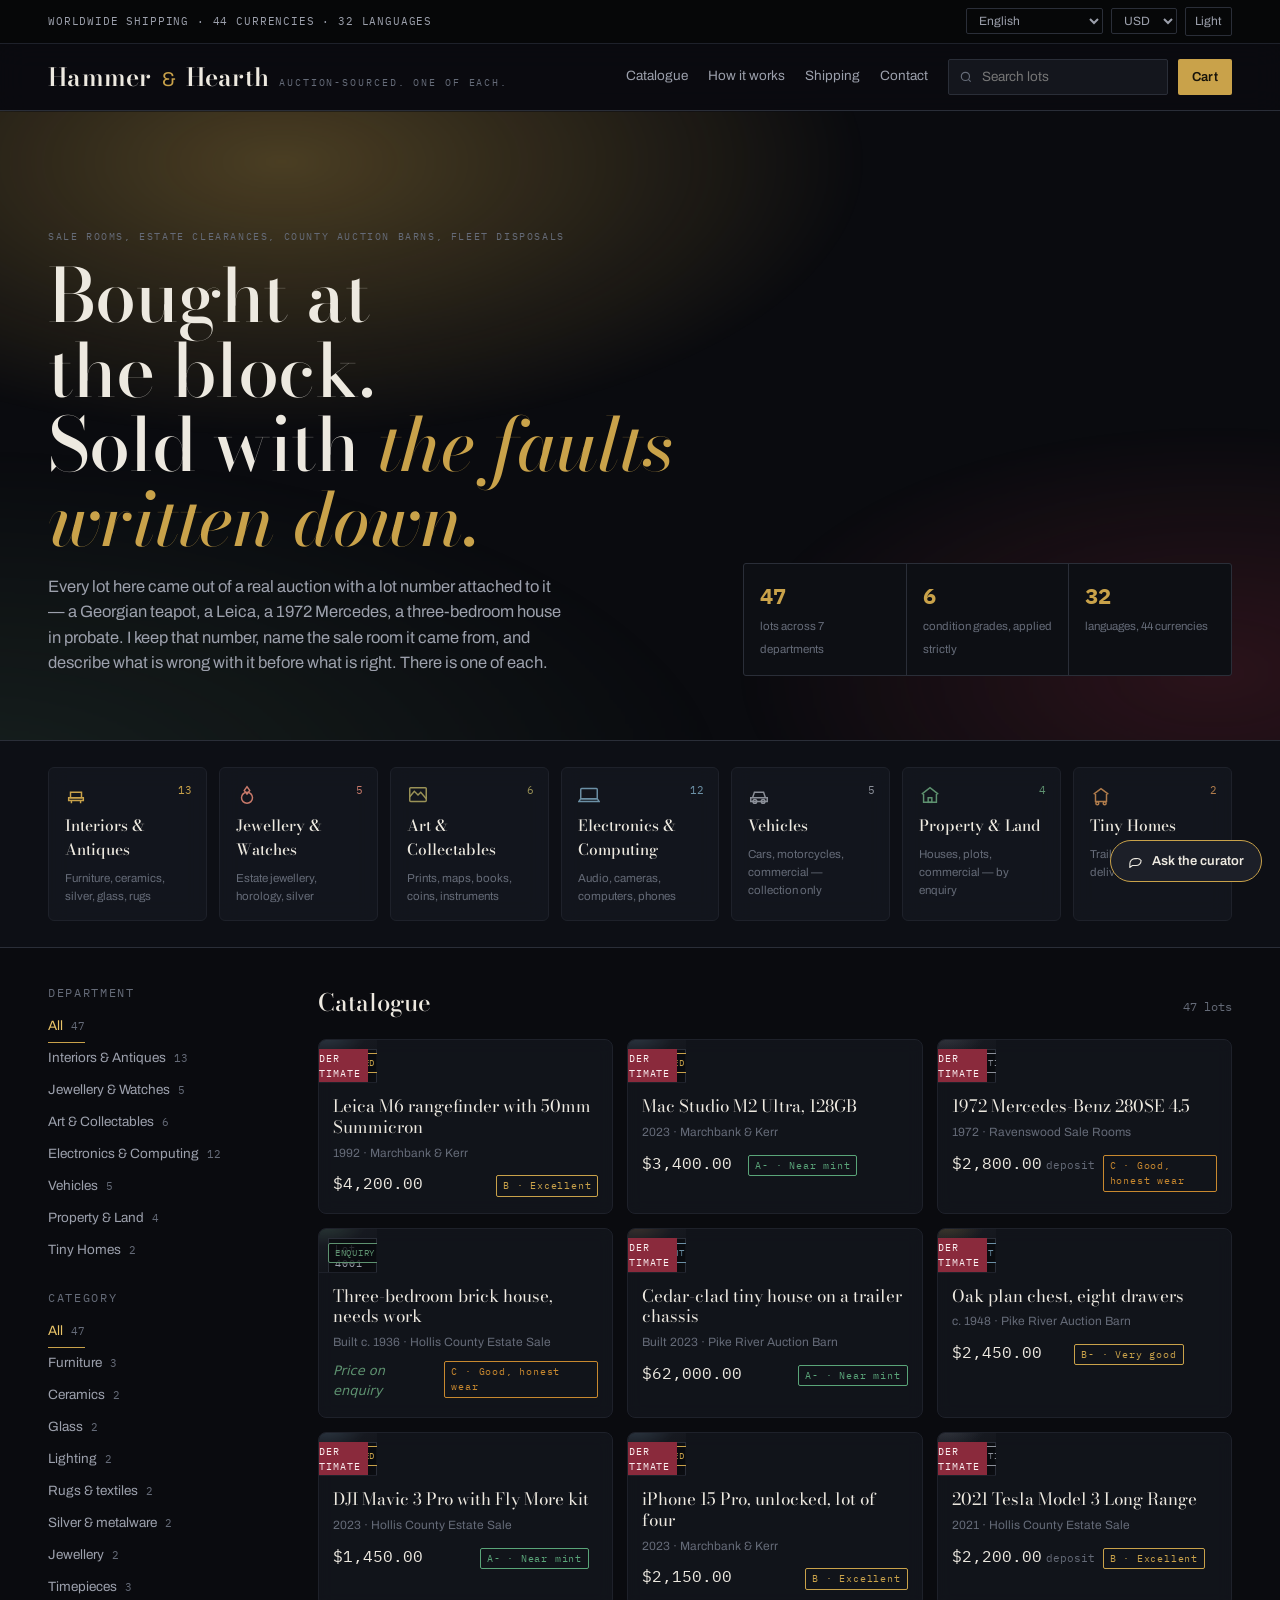
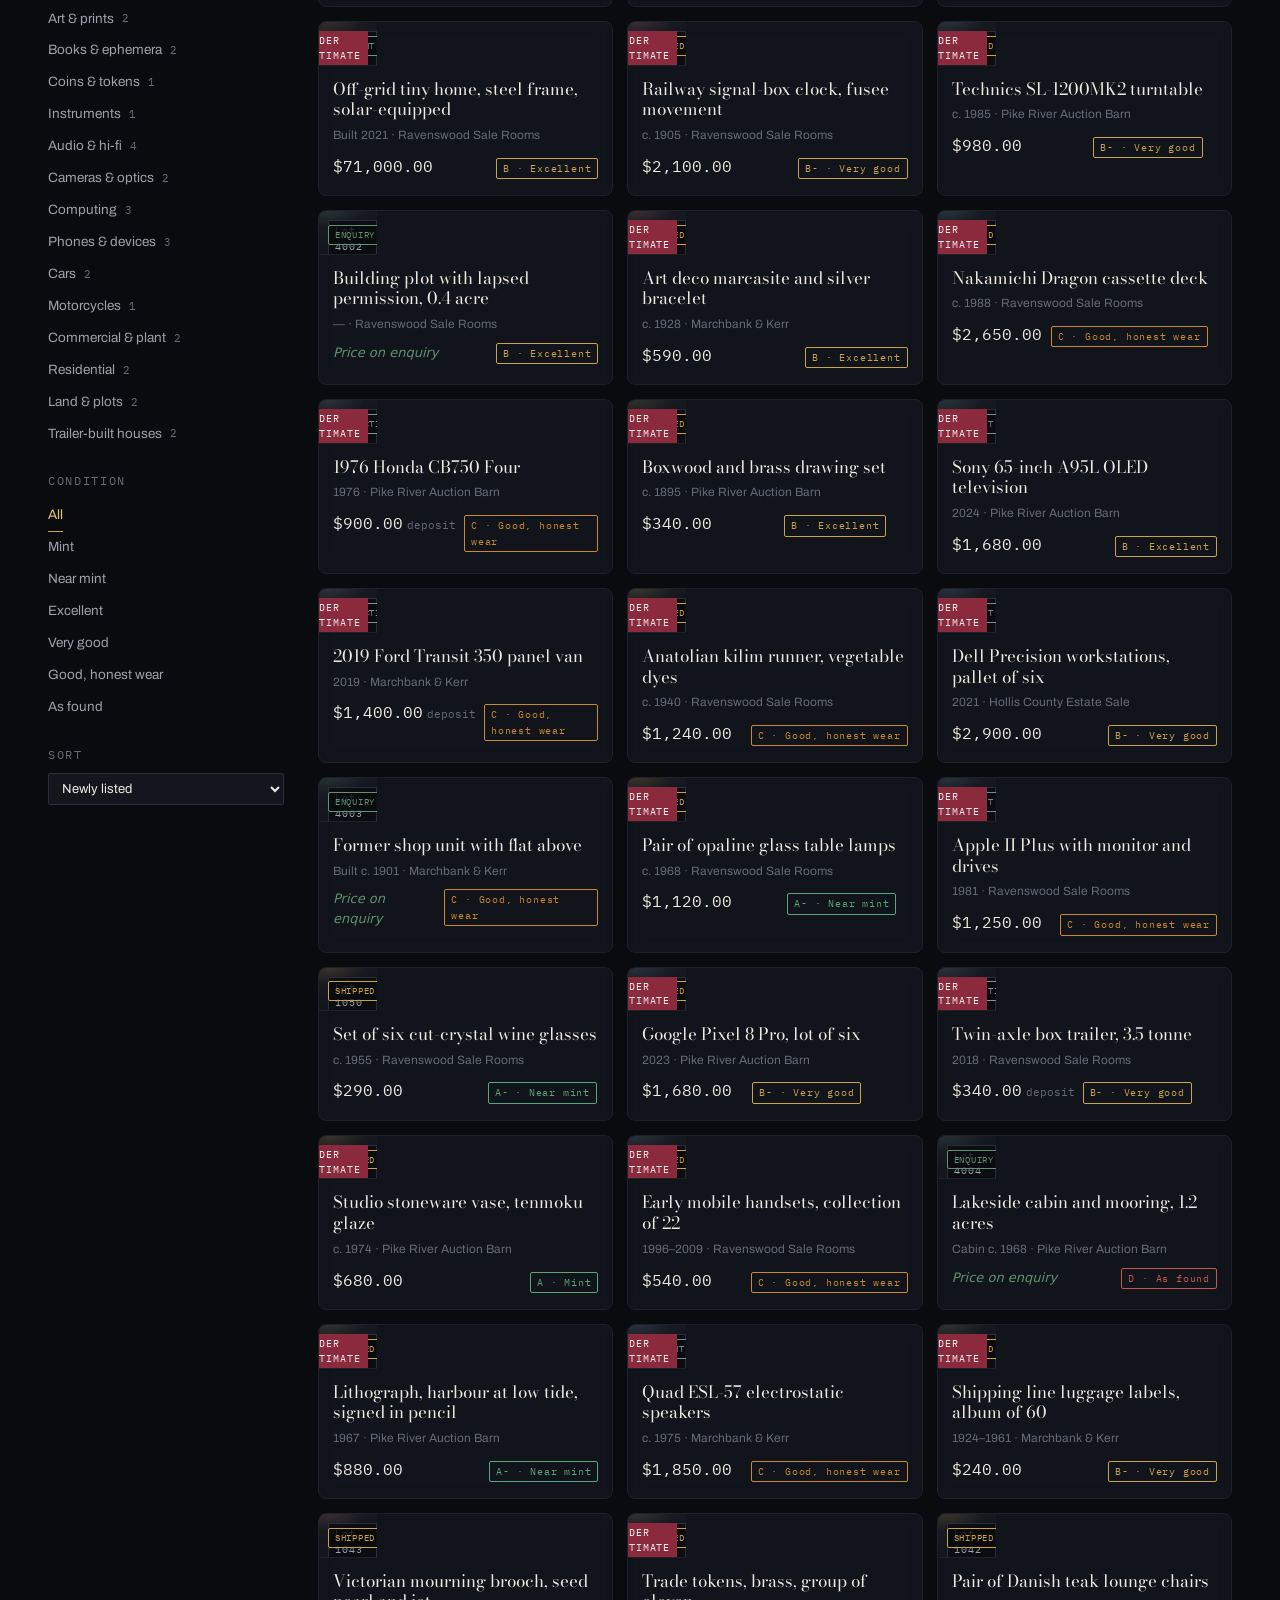
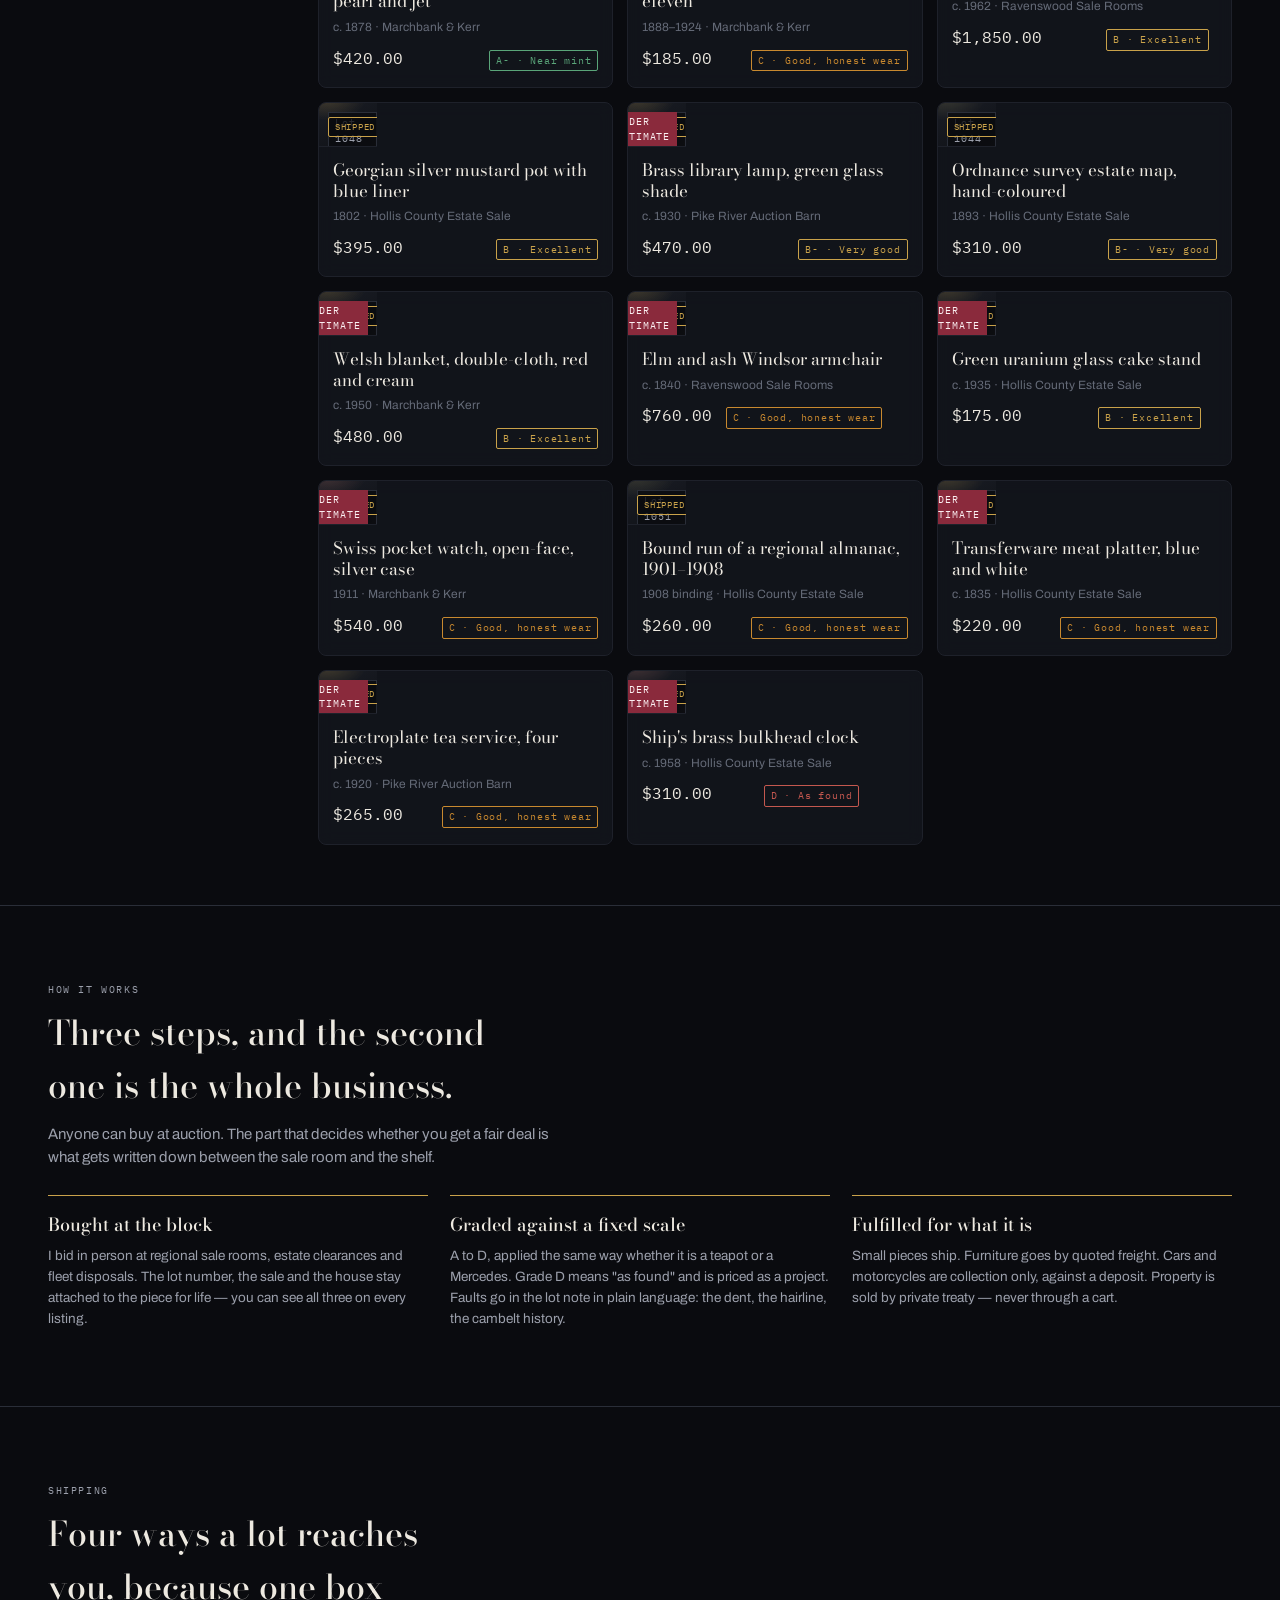
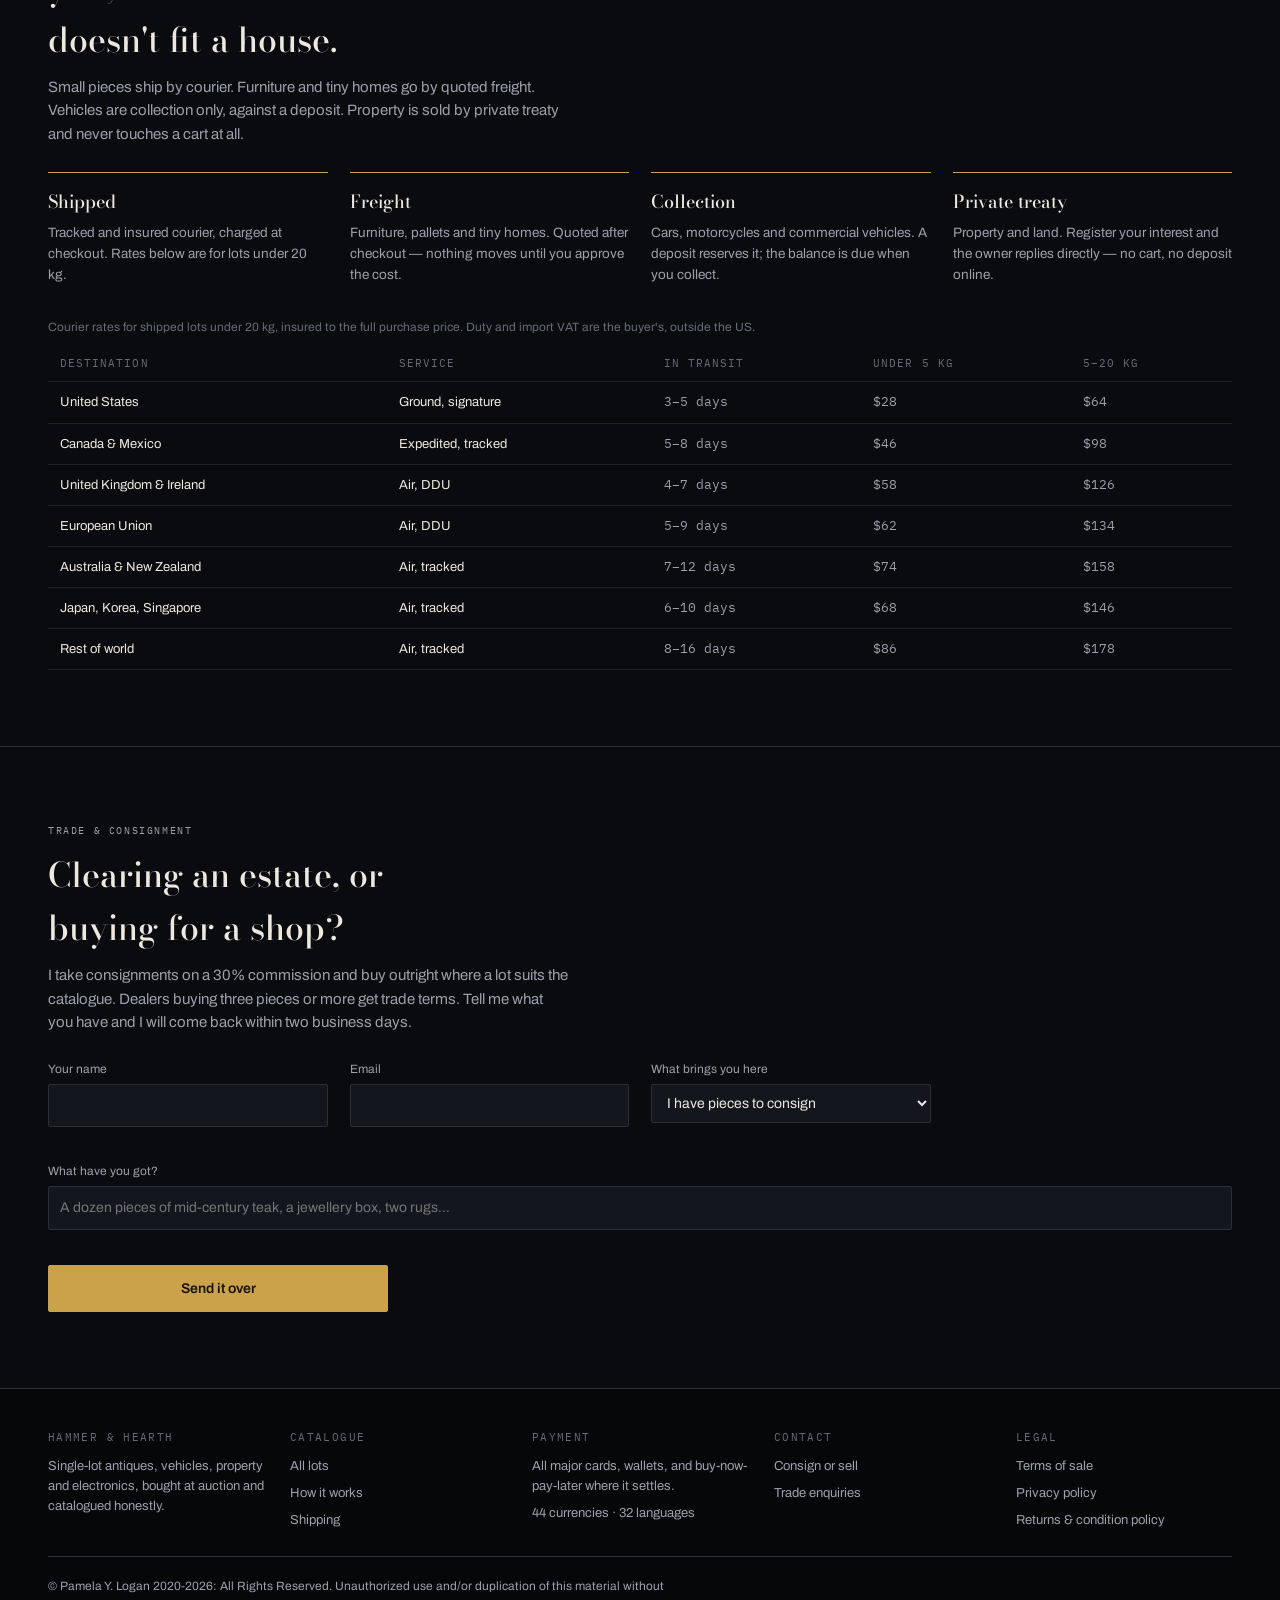
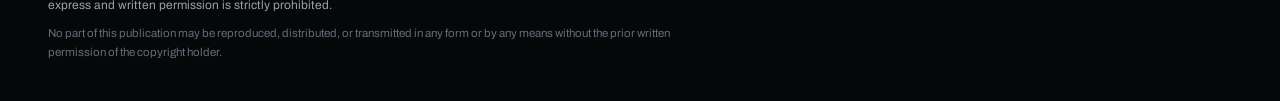
==== commit 35fa46a9: "chore(auction_storefront): update copyright holder name © Pamela Y. Logan 2020-2026: All Rights Rese" ====
--- a/auction_storefront/web/index.html
+++ b/auction_storefront/web/index.html
@@ -299,7 +299,7 @@
   </div>
 
   <div class="legal">
-    <p class="copyright">© Pamela Logan 2020-2026: All rights reserved. Unauthorized use and/or duplication of this material without express and written permission is strictly prohibited.</p>
+    <p class="copyright">© Pamela Y. Logan 2020-2026: All Rights Reserved. Unauthorized use and/or duplication of this material without express and written permission is strictly prohibited.</p>
     <p>No part of this publication may be reproduced, distributed, or transmitted in any form or by any means without the prior written permission of the copyright holder.</p>
   </div>
 </footer>
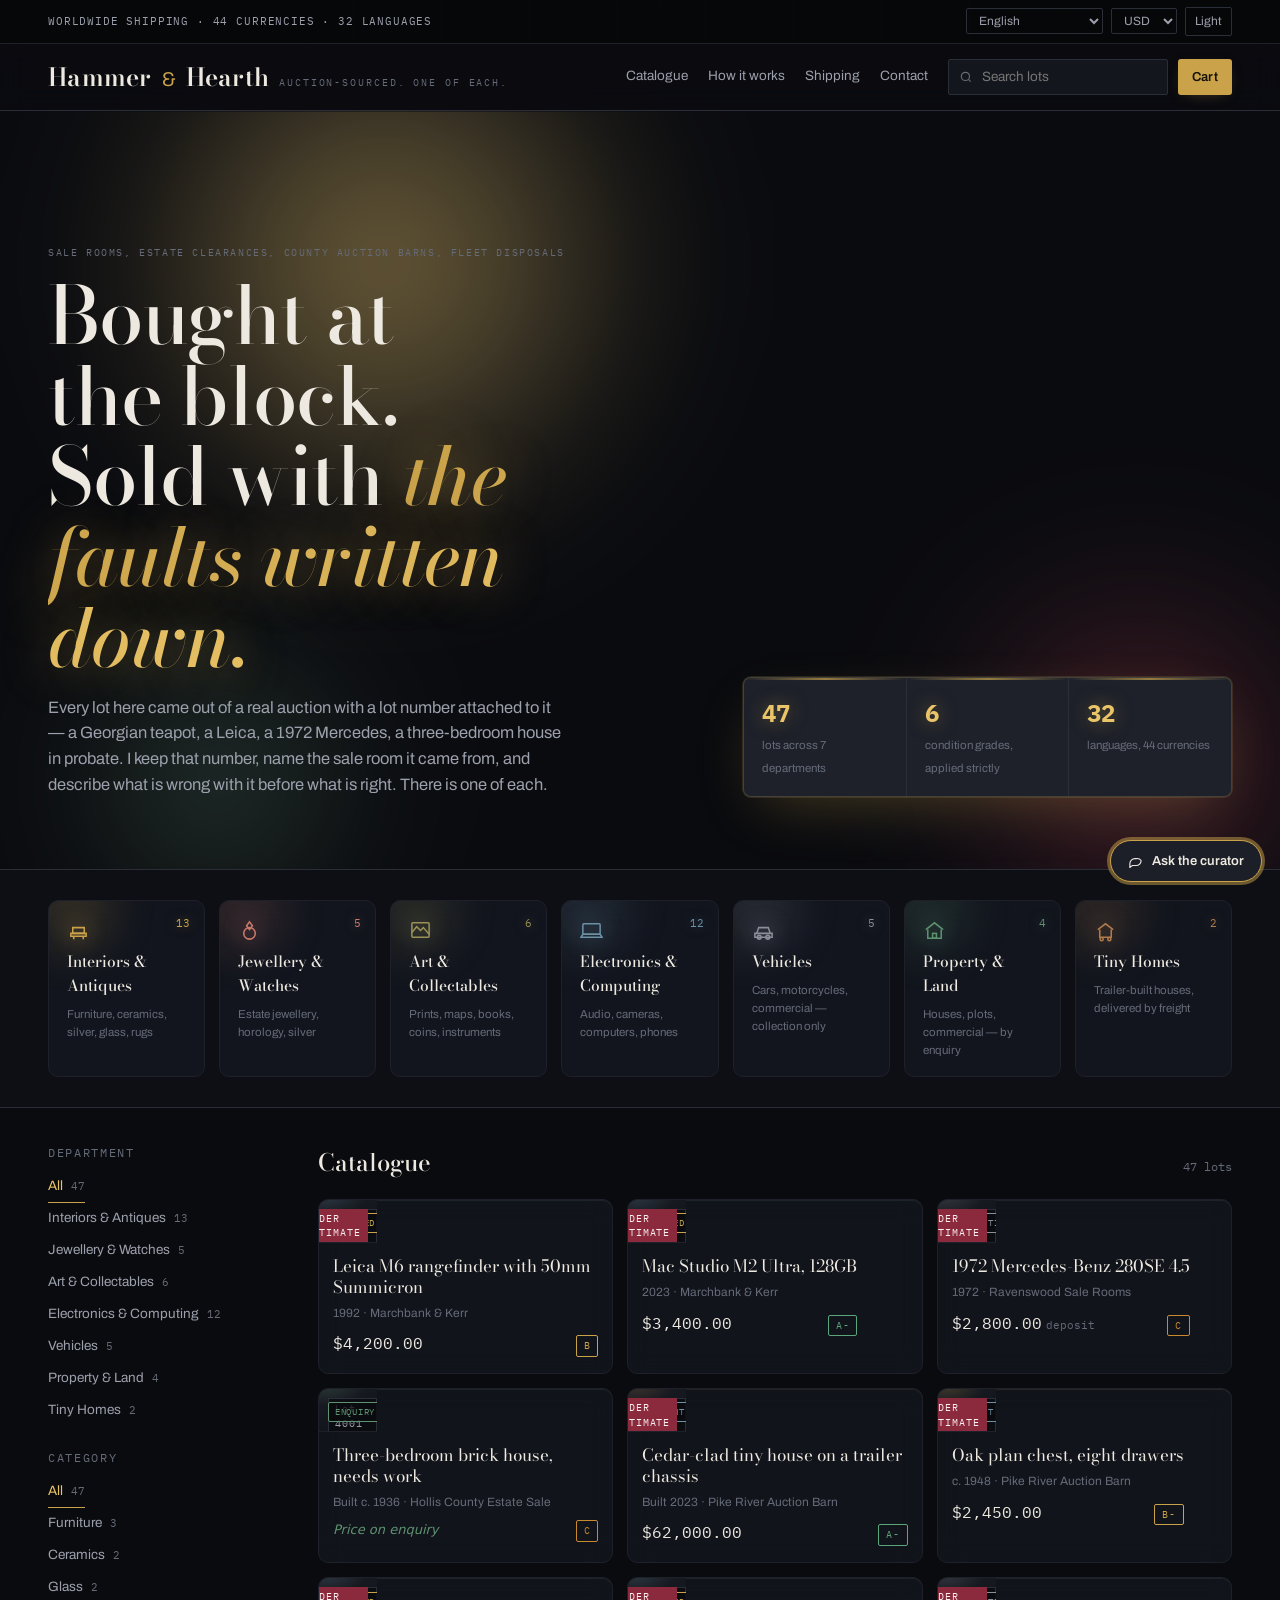
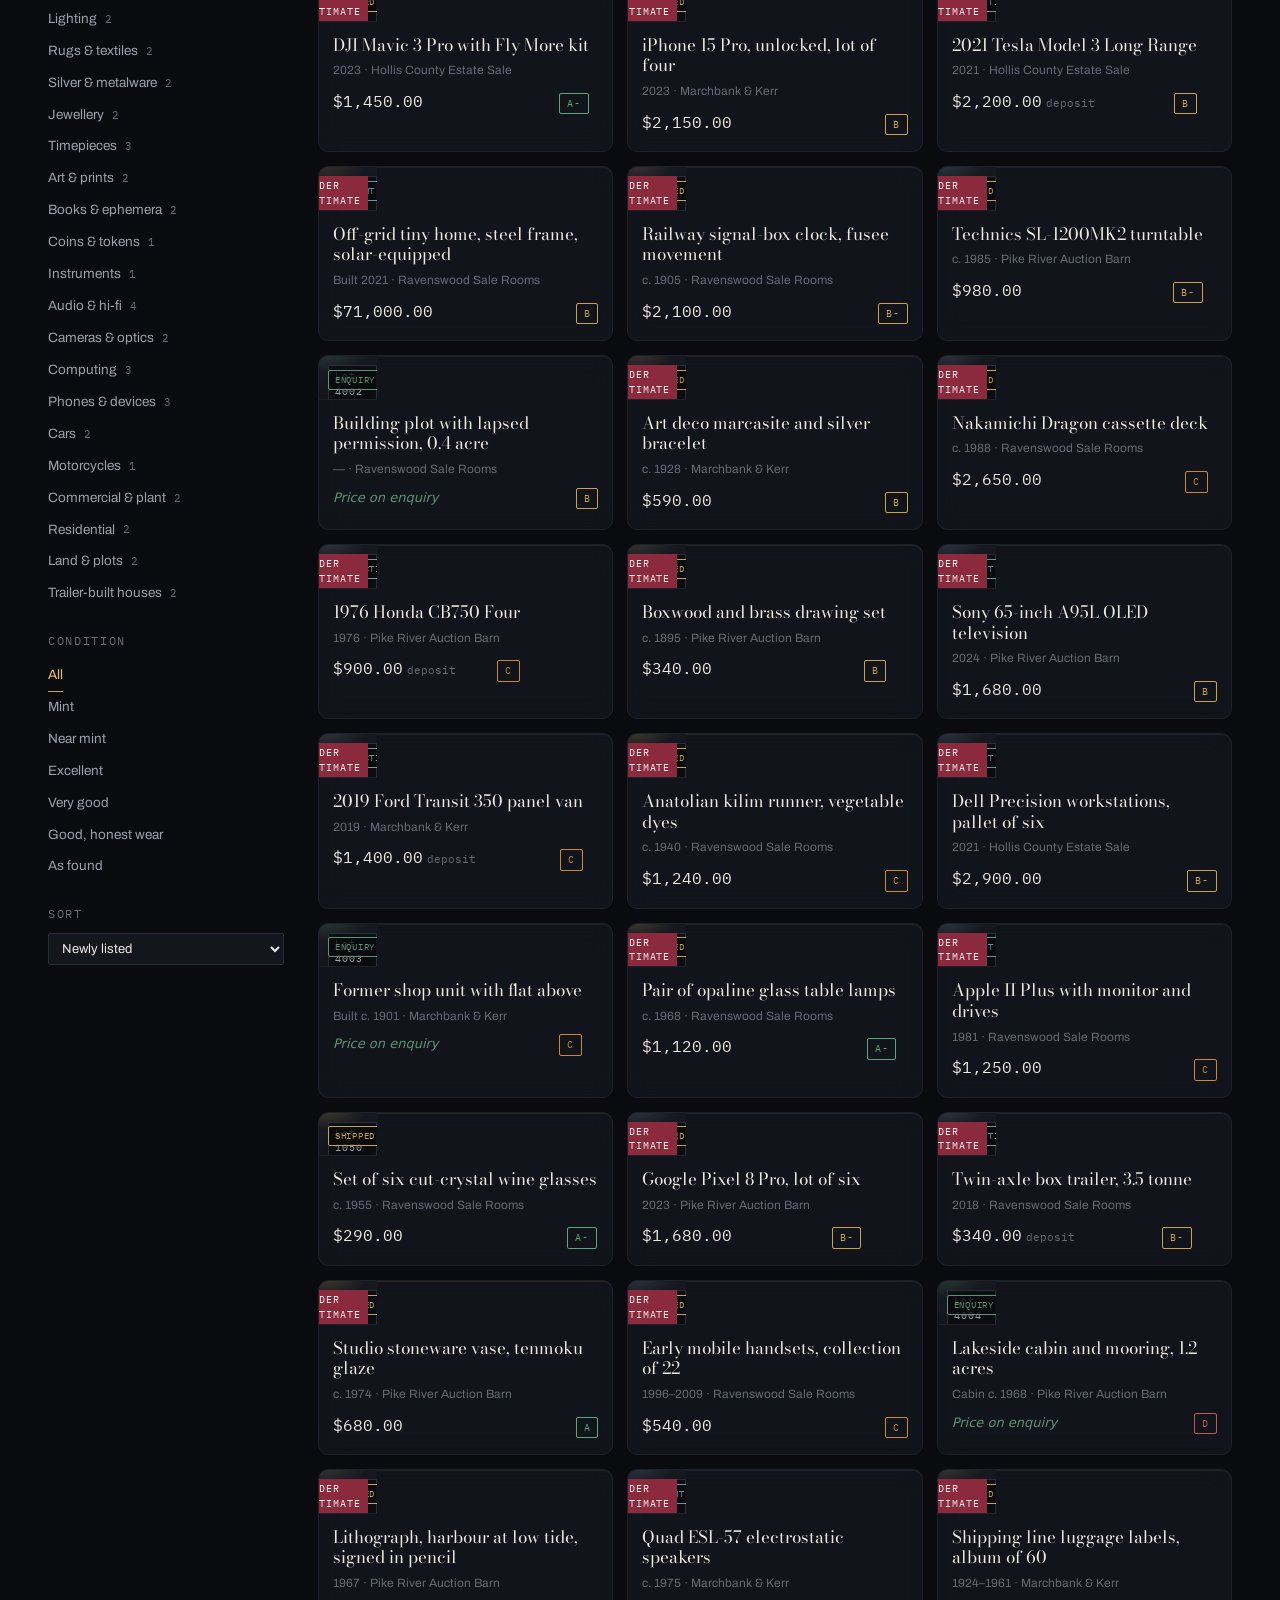
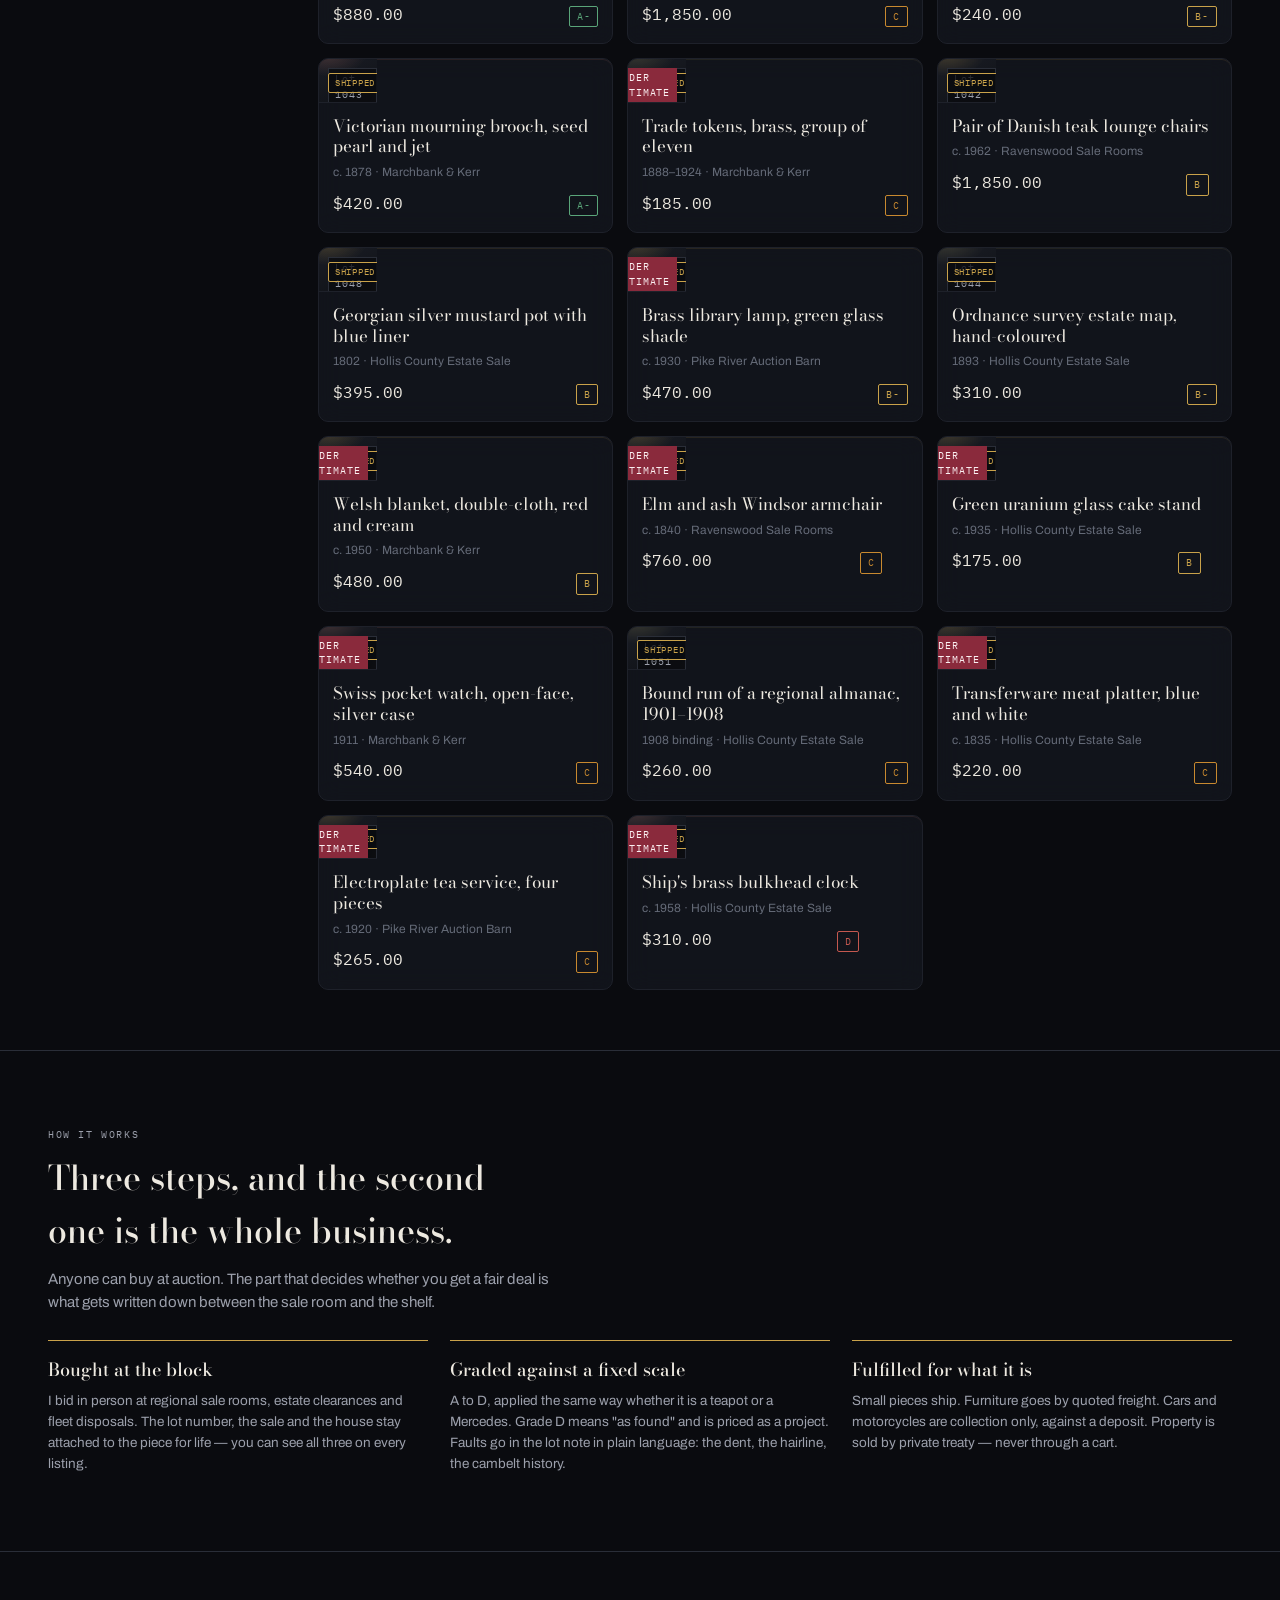
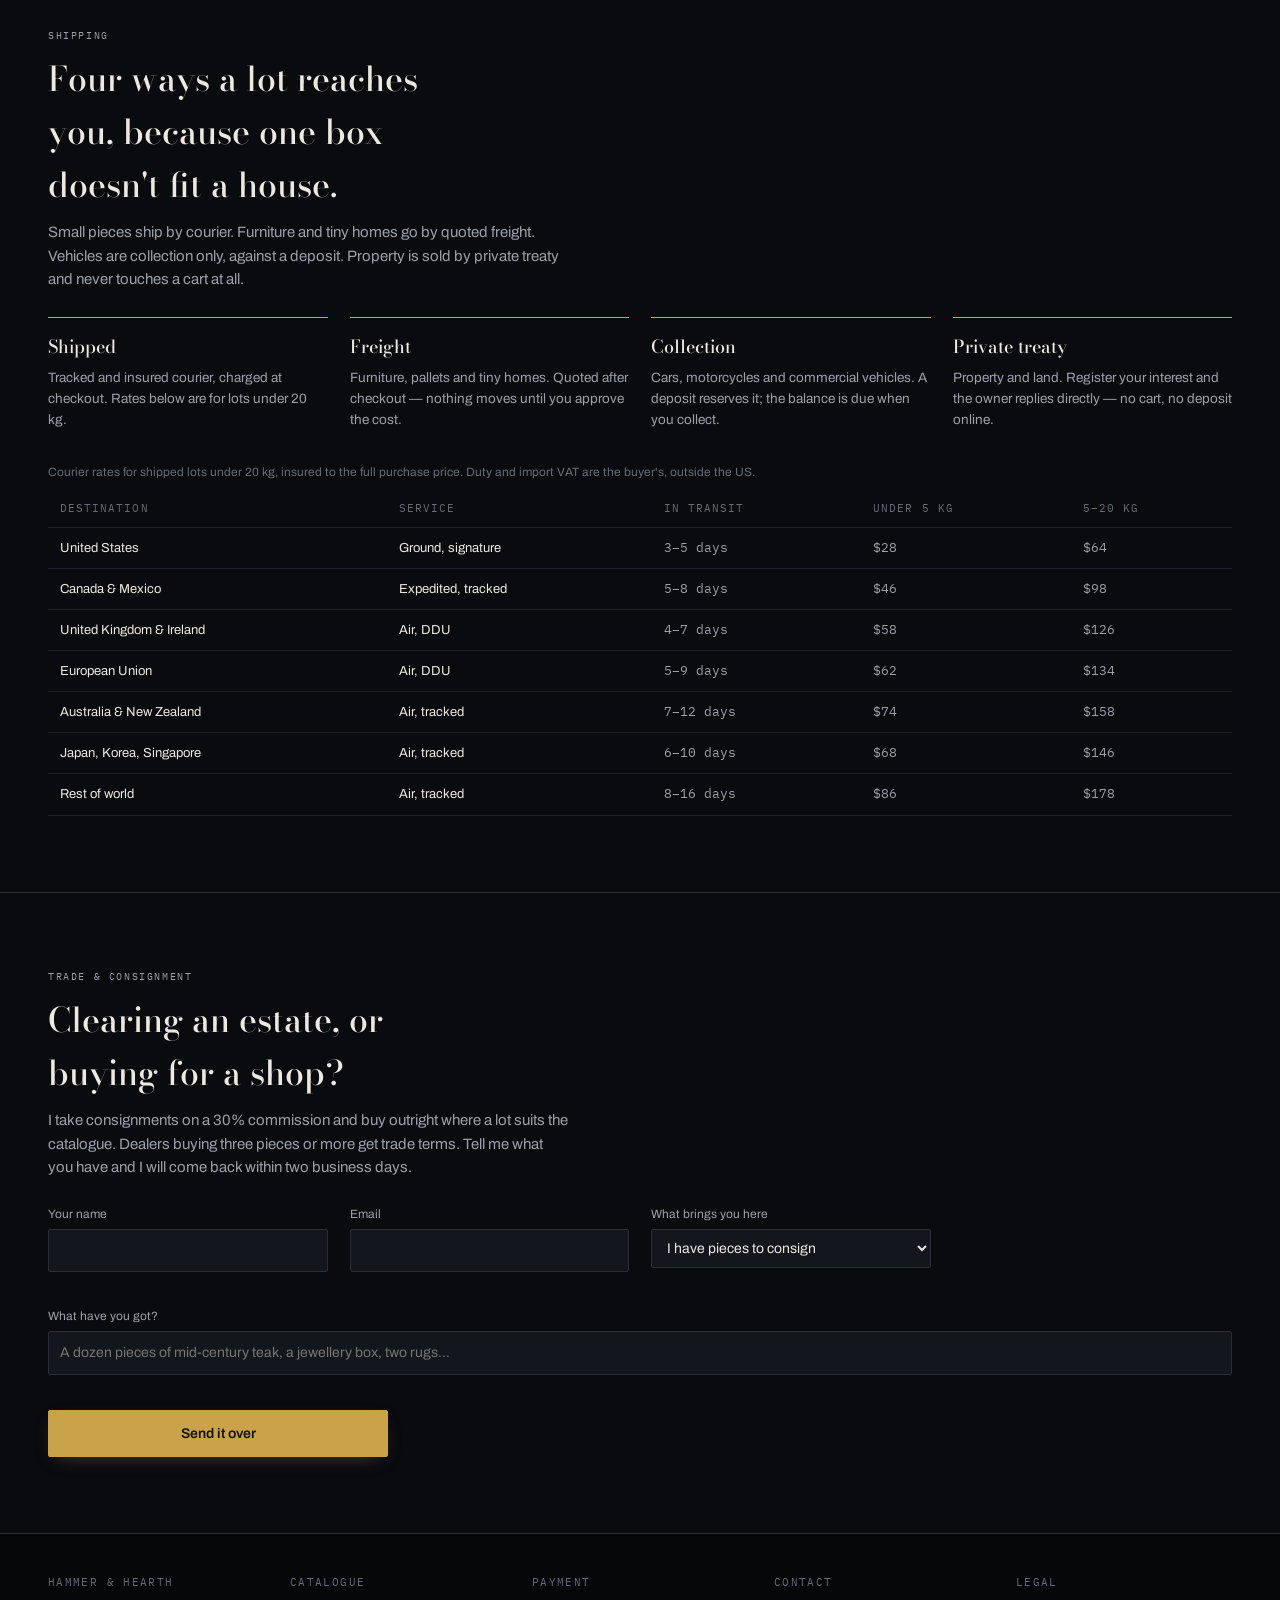
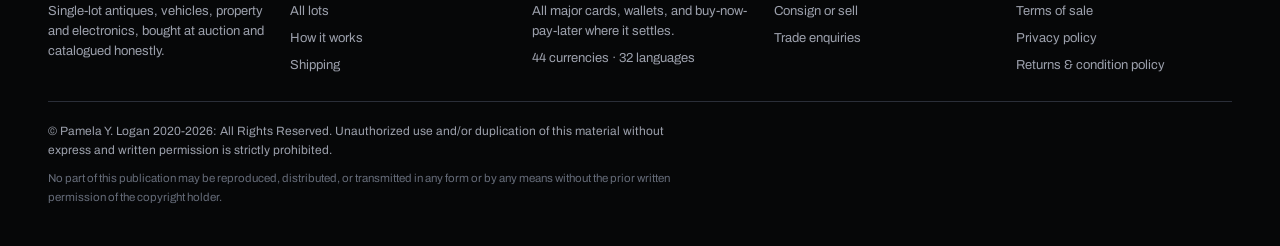
==== commit 9caf59e2: "style(auction_storefront): escalate to a luminous, high-contrast treatment The previous pass was too" ====
--- a/auction_storefront/web/index.html
+++ b/auction_storefront/web/index.html
@@ -12,6 +12,8 @@
 </head>
 <body>
 
+<div class="grid-texture" aria-hidden="true"></div>
+
 <!-- Fill these in to go live. Empty values keep the shop in demo mode:
      the catalogue, cart and curator all work, but no money moves. -->
 <script>
@@ -62,6 +64,9 @@
 </header>
 
 <section class="hero">
+  <span class="orb orb-a" aria-hidden="true"></span>
+  <span class="orb orb-b" aria-hidden="true"></span>
+  <span class="orb orb-c" aria-hidden="true"></span>
   <div>
     <p class="eyebrow">Sale rooms, estate clearances, county auction barns, fleet disposals</p>
     <h1>Bought at the block.<br>Sold with <em>the faults written down.</em></h1>
--- a/auction_storefront/web/assets/css/storefront.css
+++ b/auction_storefront/web/assets/css/storefront.css
@@ -230,9 +230,10 @@
   position: relative;
   display: inline-flex; align-items: center; gap: 8px;
   background: var(--gilt); color: #17130A;
-  border: 0; border-radius: 2px; padding: 8px 14px;
+  border: 0; border-radius: 3px; padding: 8px 14px;
   font-weight: 600; font-size: 13px; cursor: pointer;
   letter-spacing: .02em;
+  box-shadow: 0 4px 16px -8px var(--gilt-dim);
   transition: background .18s ease, box-shadow .18s ease, transform .18s ease;
 }
 .paddle-btn:hover { background: var(--gilt-bright); box-shadow: 0 8px 24px -10px var(--gilt-dim); transform: translateY(-1px); }
@@ -244,74 +245,136 @@
 
 /* ---------- Hero: aurora mesh, tracked by the pointer via --mx/--my ---------- */
 
+/* A fine technical grid behind the whole page — the texture that reads as
+   "instrument panel" rather than "printed page." Fixed so it doesn't scroll
+   with content, kept faint enough to never compete with anything on top. */
+.grid-texture {
+  position: fixed; inset: 0; z-index: 0; pointer-events: none;
+  background-image:
+    linear-gradient(color-mix(in srgb, var(--gilt) 14%, transparent) 1px, transparent 1px),
+    linear-gradient(90deg, color-mix(in srgb, var(--gilt) 14%, transparent) 1px, transparent 1px);
+  background-size: 44px 44px;
+  opacity: .12;
+  mask-image: radial-gradient(120% 90% at 50% 0%, black, transparent 75%);
+}
+:root[data-theme="light"] .grid-texture { opacity: .18; }
+
 .hero {
   --mx: 30%; --my: 20%;
   position: relative;
   overflow: hidden;
   padding-inline: var(--gutter);
-  padding-block: clamp(56px, 10vw, 108px) clamp(36px, 6vw, 64px);
+  padding-block: clamp(64px, 11vw, 124px) clamp(40px, 6vw, 72px);
   border-bottom: 1px solid var(--line);
   display: grid; gap: 34px;
   grid-template-columns: minmax(0, 1.15fr) minmax(0, .85fr);
   align-items: end;
   background: var(--ground);
-}
-
-.hero::before {
-  content: "";
-  position: absolute; inset: -20%;
-  background:
-    radial-gradient(48% 46% at var(--mx) var(--my), color-mix(in srgb, var(--gilt) 34%, transparent), transparent 68%),
-    radial-gradient(38% 40% at 82% 78%, color-mix(in srgb, var(--oxblood) 26%, transparent), transparent 70%),
-    radial-gradient(60% 55% at 12% 92%, color-mix(in srgb, var(--dept-property) 16%, transparent), transparent 72%);
-  filter: blur(2px);
-  animation: aurora-drift 22s ease-in-out infinite alternate;
-  pointer-events: none;
-}
-:root[data-theme="light"] .hero::before { opacity: .55; }
-
-@keyframes aurora-drift {
+  isolation: isolate;
+}
+
+/* Three soft, glowing blobs standing in for a mesh gradient — heavily
+   blurred so they read as light, not as shapes, and layered with
+   mix-blend-mode so overlaps brighten instead of just averaging. */
+.orb {
+  position: absolute; z-index: 0; border-radius: 50%;
+  filter: blur(60px); pointer-events: none; mix-blend-mode: screen;
+}
+:root[data-theme="light"] .orb { mix-blend-mode: multiply; filter: blur(70px); opacity: .8; }
+
+.orb-a {
+  width: 46vw; height: 46vw; max-width: 640px; max-height: 640px;
+  left: var(--mx); top: var(--my); transform: translate(-50%, -50%);
+  background: radial-gradient(circle, color-mix(in srgb, var(--gilt-bright) 85%, transparent), transparent 72%);
+  opacity: .55;
+  transition: left .5s ease, top .5s ease;
+  animation: orb-pulse 7s ease-in-out infinite;
+}
+.orb-b {
+  width: 34vw; height: 34vw; max-width: 480px; max-height: 480px;
+  right: -6%; bottom: -14%;
+  background: radial-gradient(circle, color-mix(in srgb, var(--oxblood) 90%, transparent), transparent 72%);
+  opacity: .5;
+  animation: orb-drift 24s ease-in-out infinite alternate;
+}
+.orb-c {
+  width: 26vw; height: 26vw; max-width: 380px; max-height: 380px;
+  left: 4%; bottom: -10%;
+  background: radial-gradient(circle, color-mix(in srgb, var(--dept-property) 80%, transparent), transparent 72%);
+  opacity: .38;
+  animation: orb-drift 19s ease-in-out infinite alternate-reverse;
+}
+
+@keyframes orb-pulse {
+  0%, 100% { opacity: .48; }
+  50% { opacity: .68; }
+}
+@keyframes orb-drift {
   0%   { transform: translate3d(0, 0, 0) scale(1); }
-  50%  { transform: translate3d(1.5%, -2%, 0) scale(1.04); }
-  100% { transform: translate3d(-1.5%, 1.5%, 0) scale(1.02); }
-}
-@media (prefers-reduced-motion: reduce) { .hero::before { animation: none; } }
-
-.hero > * { position: relative; }
+  50%  { transform: translate3d(3%, -4%, 0) scale(1.08); }
+  100% { transform: translate3d(-3%, 3%, 0) scale(1); }
+}
+@media (prefers-reduced-motion: reduce) {
+  .orb-a, .orb-b, .orb-c { animation: none; }
+}
+
+.hero > *:not(.orb) { position: relative; z-index: 1; }
 
 .hero h1 {
-  font-size: clamp(40px, 6.6vw, 74px);
+  font-size: clamp(42px, 7vw, 80px);
   line-height: 1.01;
   letter-spacing: -.015em;
   margin-block: 14px 16px;
 }
-.hero h1 em { font-style: italic; color: var(--gilt); }
+.hero h1 em {
+  font-style: italic;
+  background: linear-gradient(100deg, var(--gilt) 0%, var(--gilt-bright) 45%, var(--gilt) 100%);
+  background-size: 200% auto;
+  -webkit-background-clip: text; background-clip: text; color: transparent;
+  text-shadow: 0 0 46px color-mix(in srgb, var(--gilt) 55%, transparent);
+  animation: sheen-drift 6s linear infinite;
+}
+@keyframes sheen-drift { to { background-position: 200% center; } }
+@media (prefers-reduced-motion: reduce) { .hero h1 em { animation: none; } }
 
 .hero p.lede { color: var(--text-dim); max-width: 58ch; font-size: 16.5px; margin: 0; }
 
 .hero-stats {
   display: grid; grid-template-columns: repeat(3, 1fr); gap: 1px;
-  background: var(--line); border: 1px solid var(--line);
-  border-radius: 3px; overflow: hidden;
-  backdrop-filter: blur(6px);
-}
-.hero-stat { background: color-mix(in srgb, var(--ground) 88%, transparent); padding: 15px 16px; }
-.hero-stat b { display: block; font-family: var(--mono); font-size: 22px; color: var(--gilt); font-variant-numeric: tabular-nums; }
+  background: var(--line); border: 1px solid var(--glass-line);
+  border-radius: 8px; overflow: hidden;
+  backdrop-filter: blur(16px) saturate(160%);
+  box-shadow: var(--glow-shadow);
+}
+.hero-stat { background: var(--glass); padding: 17px 18px; position: relative; }
+.hero-stat::before {
+  content: ""; position: absolute; inset-inline: 0; top: 0; height: 2px;
+  background: linear-gradient(90deg, transparent, var(--gilt), transparent);
+  opacity: .7;
+}
+.hero-stat b {
+  display: block; font-family: var(--mono); font-size: 24px; color: var(--gilt-bright);
+  font-variant-numeric: tabular-nums;
+  text-shadow: 0 0 18px var(--gilt-dim);
+}
 .hero-stat span { font-size: 11.5px; color: var(--text-faint); }
 
 /* ---------- Department strip ---------- */
 
 .dept-strip {
+  position: relative;
   padding-inline: var(--gutter);
-  padding-block: 26px;
+  padding-block: 30px;
   border-bottom: 1px solid var(--line);
   background: var(--ground-2);
+  overflow: hidden;
 }
 
 .dept-grid {
   display: grid;
   grid-template-columns: repeat(auto-fit, minmax(150px, 1fr));
-  gap: 12px;
+  gap: 14px;
+  position: relative;
 }
 
 .dept-tile {
@@ -319,25 +382,47 @@
   position: relative;
   display: grid; gap: 8px; align-content: start;
   background: var(--glass);
-  backdrop-filter: blur(10px);
+  backdrop-filter: blur(14px) saturate(160%);
   border: 1px solid var(--line-soft);
-  border-radius: 6px;
-  padding: 16px 16px 14px;
+  border-radius: 10px;
+  padding: 18px 18px 16px;
   cursor: pointer;
   text-align: start;
   text-decoration: none;
-  transition: border-color .2s ease, transform .2s ease, box-shadow .2s ease;
+  overflow: hidden;
+  transition: border-color .25s ease, transform .25s ease, box-shadow .25s ease;
+}
+/* A soft glow sitting behind the icon, permanently on but faint — this is
+   what separates "card with an icon" from "card that looks powered on." */
+.dept-tile::before {
+  content: "";
+  position: absolute; top: -30%; left: -20%; width: 70%; height: 70%;
+  background: radial-gradient(circle, color-mix(in srgb, var(--dc) 55%, transparent), transparent 70%);
+  filter: blur(20px);
+  opacity: .5;
+  transition: opacity .25s ease, transform .25s ease;
+  pointer-events: none;
 }
 .dept-tile:hover, .dept-tile:focus-visible {
-  border-color: color-mix(in srgb, var(--dc) 55%, var(--line));
-  transform: translateY(-3px);
-  box-shadow: 0 16px 34px -20px color-mix(in srgb, var(--dc) 55%, transparent);
-}
-.dept-tile svg { width: 22px; height: 22px; color: var(--dc); }
-.dept-tile b { font-family: var(--display); font-size: 15.5px; font-weight: 500; }
-.dept-tile span { font-size: 11.5px; color: var(--text-faint); }
-.dept-tile em { position: absolute; top: 14px; right: 14px; font-style: normal; font-family: var(--mono); font-size: 10.5px; color: var(--dc); }
+  border-color: color-mix(in srgb, var(--dc) 65%, var(--line));
+  transform: translateY(-4px);
+  box-shadow: 0 20px 44px -18px color-mix(in srgb, var(--dc) 60%, transparent), var(--glow-shadow);
+}
+.dept-tile:hover::before { opacity: .85; transform: scale(1.25); }
+.dept-tile svg {
+  position: relative; width: 23px; height: 23px; color: var(--dc);
+  filter: drop-shadow(0 0 10px color-mix(in srgb, var(--dc) 60%, transparent));
+}
+.dept-tile b { position: relative; font-family: var(--display); font-size: 15.5px; font-weight: 500; }
+.dept-tile span { position: relative; font-size: 11.5px; color: var(--text-faint); }
+.dept-tile em {
+  position: absolute; top: 14px; right: 14px; font-style: normal;
+  font-family: var(--mono); font-size: 10.5px; color: var(--dc);
+  text-shadow: 0 0 12px color-mix(in srgb, var(--dc) 50%, transparent);
+}
 [dir="rtl"] .dept-tile em { right: auto; left: 14px; }
+
+@media (prefers-reduced-motion: reduce) { .dept-tile::before { transition: none; } }
 
 /* ---------- Catalogue shell ---------- */
 
@@ -386,11 +471,12 @@
 .lot {
   display: flex; flex-direction: column;
   background: var(--glass);
-  backdrop-filter: blur(8px);
+  backdrop-filter: blur(12px) saturate(150%);
   border: 1px solid var(--line-soft);
-  border-radius: 8px;
+  border-radius: 10px;
   padding: 0; margin: 0; overflow: hidden;
   text-align: start; cursor: pointer;
+  box-shadow: 0 1px 0 0 color-mix(in srgb, var(--pc, var(--gilt)) 12%, transparent) inset;
   transition: border-color .22s ease, transform .22s ease, box-shadow .22s ease;
   opacity: 0; transform: translateY(16px);
   animation: lot-in .5s ease forwards;
@@ -400,9 +486,9 @@
 @media (prefers-reduced-motion: reduce) { .lot { animation: none; opacity: 1; transform: none; } }
 
 .lot:hover, .lot:focus-visible {
-  border-color: var(--glass-line);
-  transform: translateY(-4px);
-  box-shadow: var(--glow-shadow);
+  border-color: color-mix(in srgb, var(--pc, var(--glass-line)) 50%, var(--glass-line));
+  transform: translateY(-5px) scale(1.012);
+  box-shadow: 0 22px 48px -18px color-mix(in srgb, var(--pc, var(--gilt)) 45%, transparent), var(--glow-shadow);
 }
 .lot:hover .lot-title { color: var(--gilt-bright); }
 
@@ -472,7 +558,8 @@
 
 .grade {
   font-family: var(--mono); font-size: 10px; letter-spacing: .08em;
-  padding: 2px 6px; border: 1px solid currentColor; border-radius: 2px;
+  padding: 2px 7px; border: 1px solid currentColor; border-radius: 2px;
+  white-space: nowrap; flex: none;
 }
 .grade.g-a { color: var(--ok); }
 .grade.g-b { color: var(--gilt); }
@@ -559,8 +646,11 @@
   transition: border-color .18s ease, box-shadow .18s ease, transform .18s ease, background .18s ease;
 }
 .btn:hover { border-color: var(--gilt); }
-.btn-primary { background: var(--gilt); border-color: var(--gilt); color: #17130A; }
-.btn-primary:hover { background: var(--gilt-bright); border-color: var(--gilt-bright); box-shadow: 0 10px 28px -12px var(--gilt-dim); transform: translateY(-1px); }
+.btn-primary {
+  background: var(--gilt); border-color: var(--gilt); color: #17130A;
+  box-shadow: 0 6px 20px -10px var(--gilt-dim);
+}
+.btn-primary:hover { background: var(--gilt-bright); border-color: var(--gilt-bright); box-shadow: 0 12px 32px -12px var(--gilt-dim); transform: translateY(-1px); }
 .btn:disabled { opacity: .45; cursor: not-allowed; transform: none; box-shadow: none; }
 .btn i { font-style: normal; font-size: 11px; opacity: .75; }
 
@@ -656,10 +746,21 @@
   background: var(--surface-2); color: var(--text);
   border: 1px solid var(--gilt); border-radius: 999px;
   padding: 10px 17px; cursor: pointer; font-size: 13px; font-weight: 600;
-  box-shadow: var(--shadow);
+  box-shadow: var(--shadow), 0 0 0 3px var(--gilt-dim);
   transition: background .18s ease, color .18s ease, box-shadow .18s ease, transform .18s ease;
-}
-.assistant-open:hover { background: var(--gilt); color: #17130A; box-shadow: var(--shadow), 0 0 0 6px var(--gilt-dim); transform: translateY(-2px); }
+  animation: assistant-breathe 4s ease-in-out infinite;
+}
+.assistant-open:hover {
+  background: var(--gilt); color: #17130A;
+  box-shadow: var(--shadow), 0 0 0 6px var(--gilt-dim);
+  transform: translateY(-2px);
+  animation-play-state: paused;
+}
+@keyframes assistant-breathe {
+  0%, 100% { box-shadow: var(--shadow), 0 0 0 3px var(--gilt-dim); }
+  50% { box-shadow: var(--shadow), 0 0 0 7px transparent; }
+}
+@media (prefers-reduced-motion: reduce) { .assistant-open { animation: none; } }
 
 .chat-log { display: grid; gap: 13px; padding-block: 18px; }
 .bubble { max-width: 90%; padding: 11px 13px; border-radius: 3px; font-size: 13.5px; line-height: 1.5; }
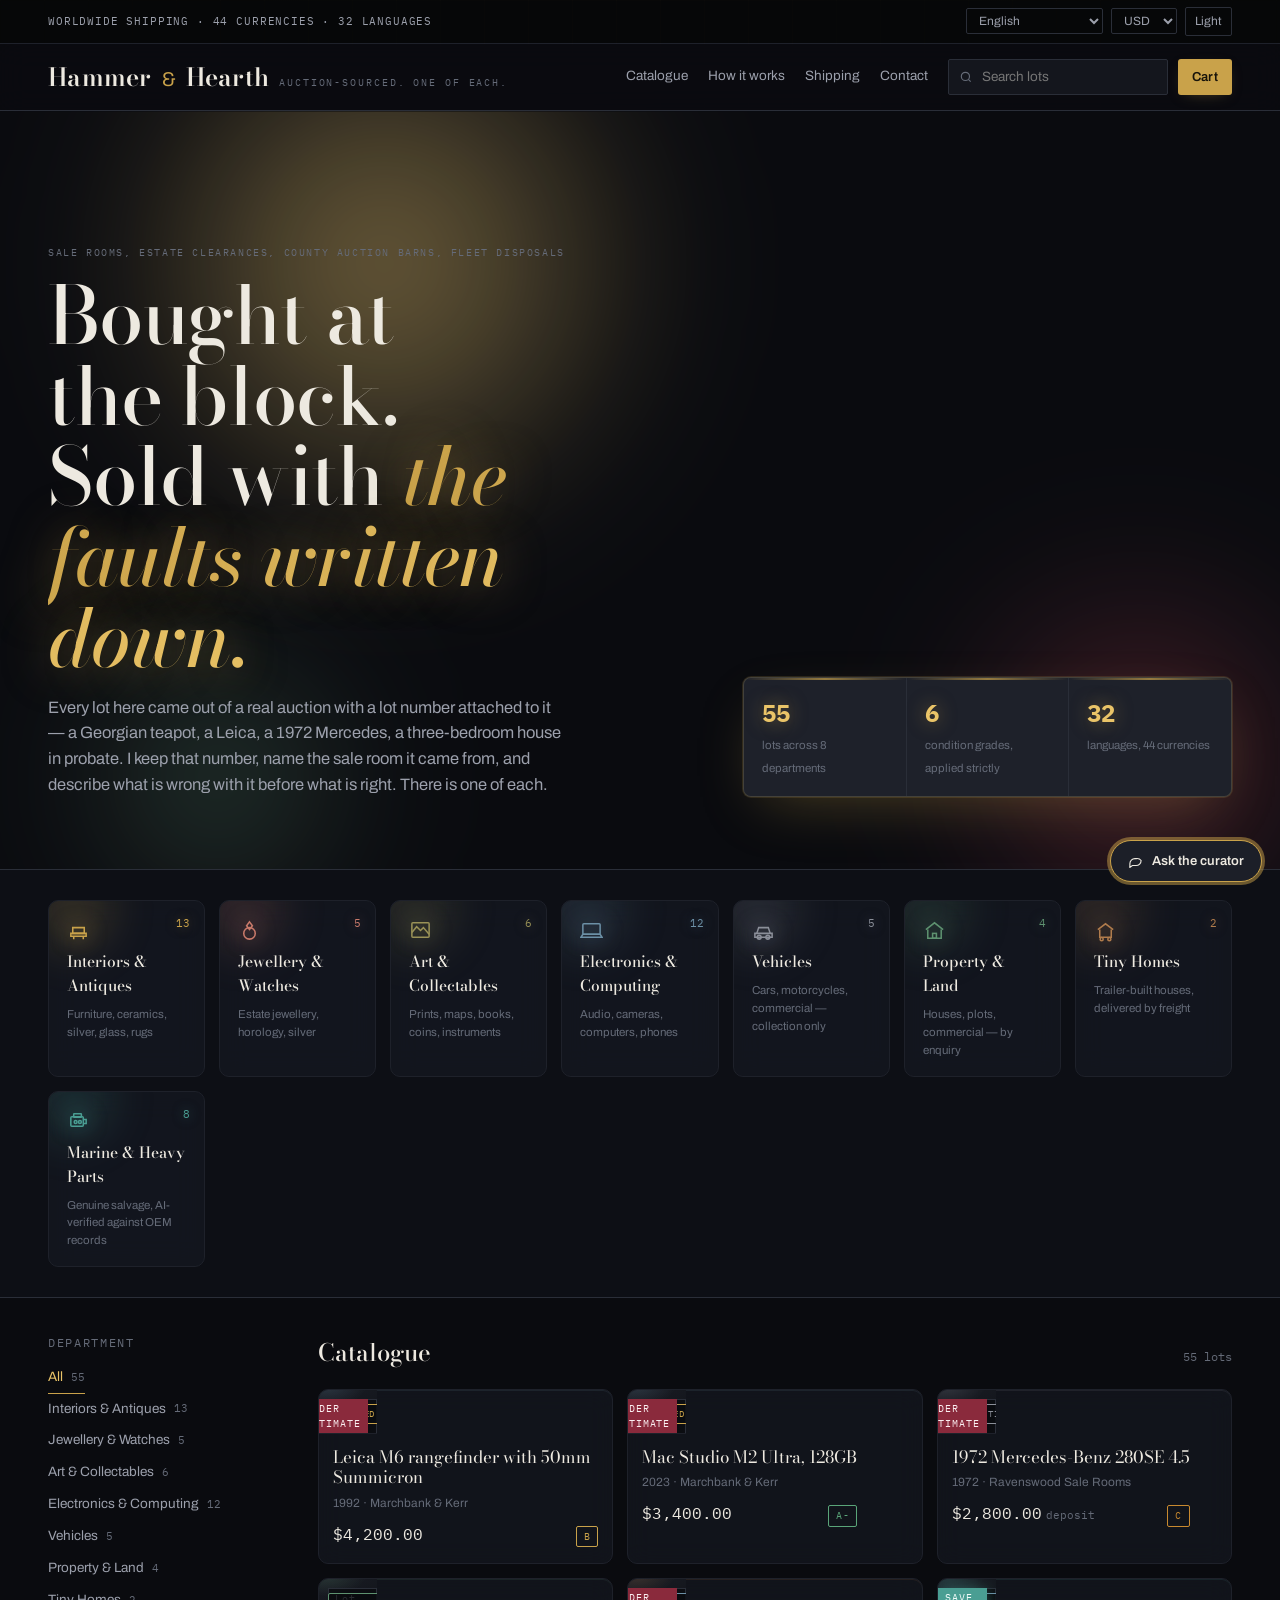
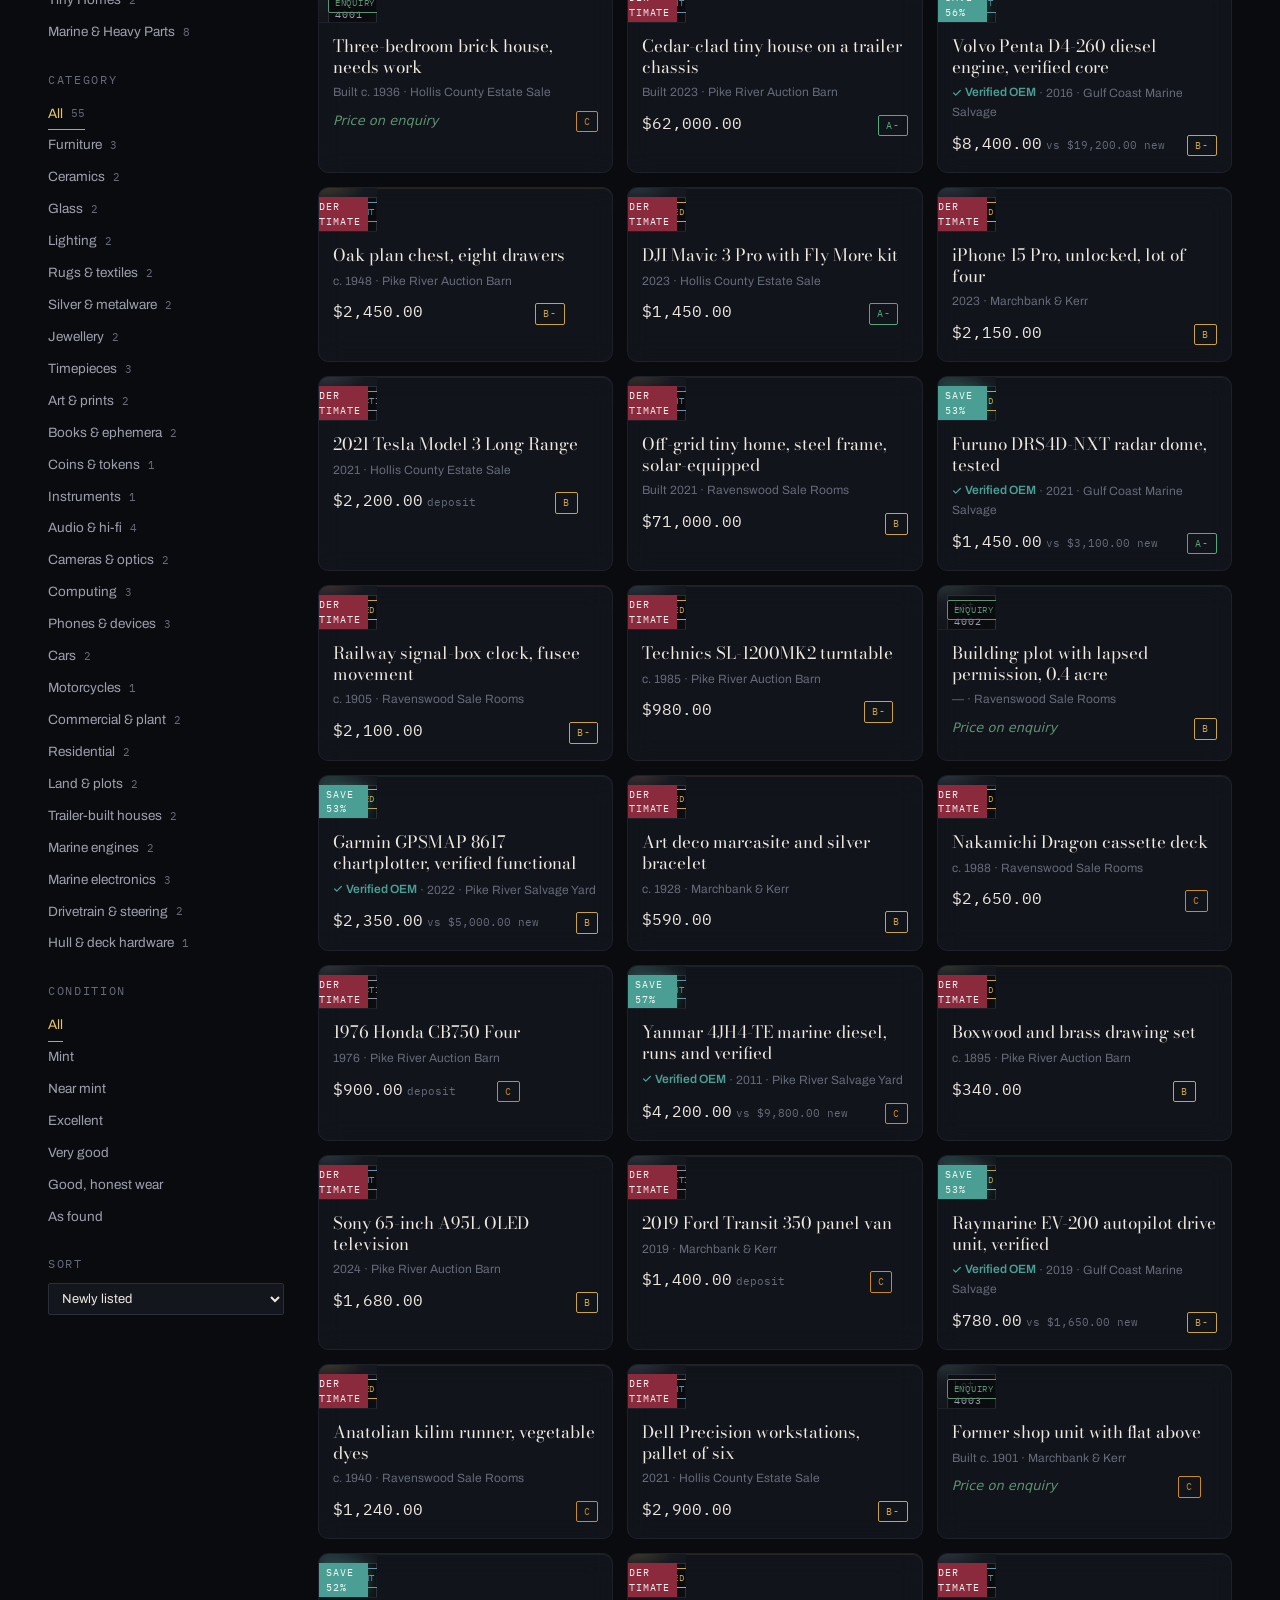
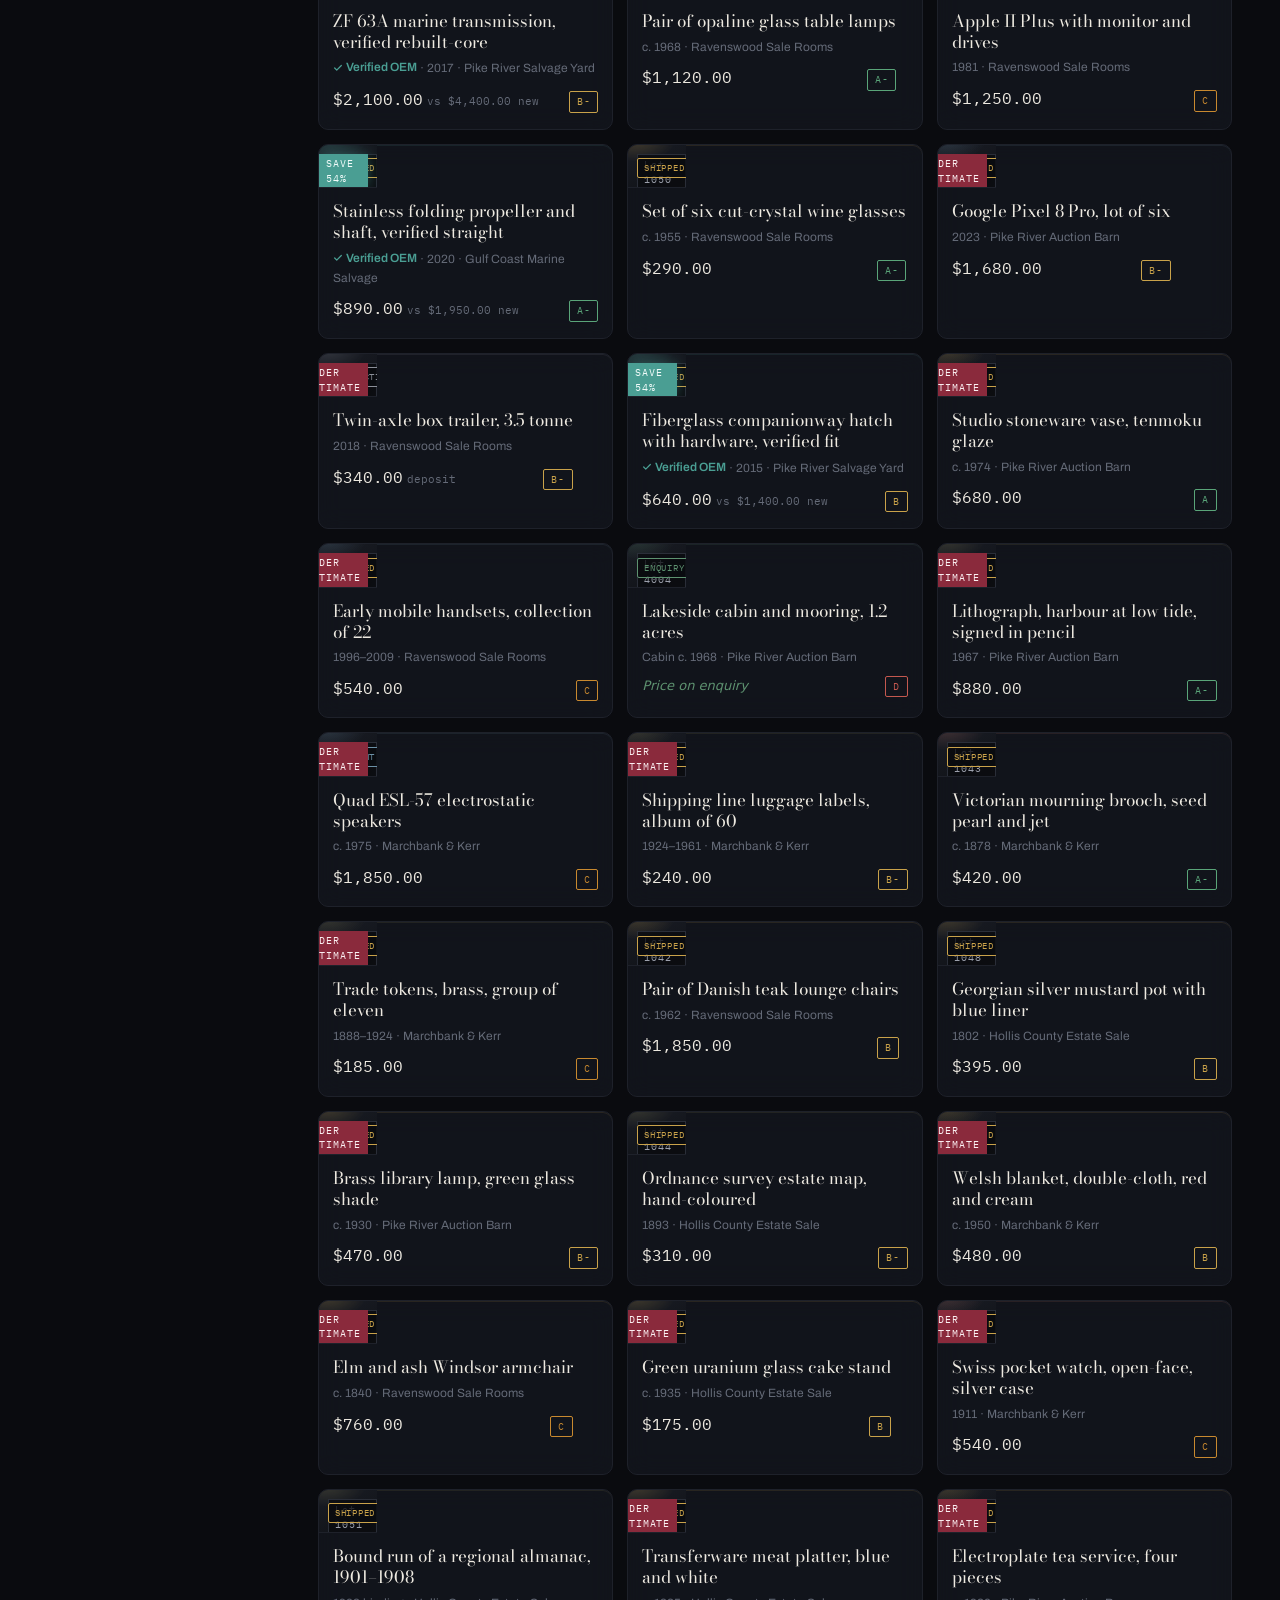
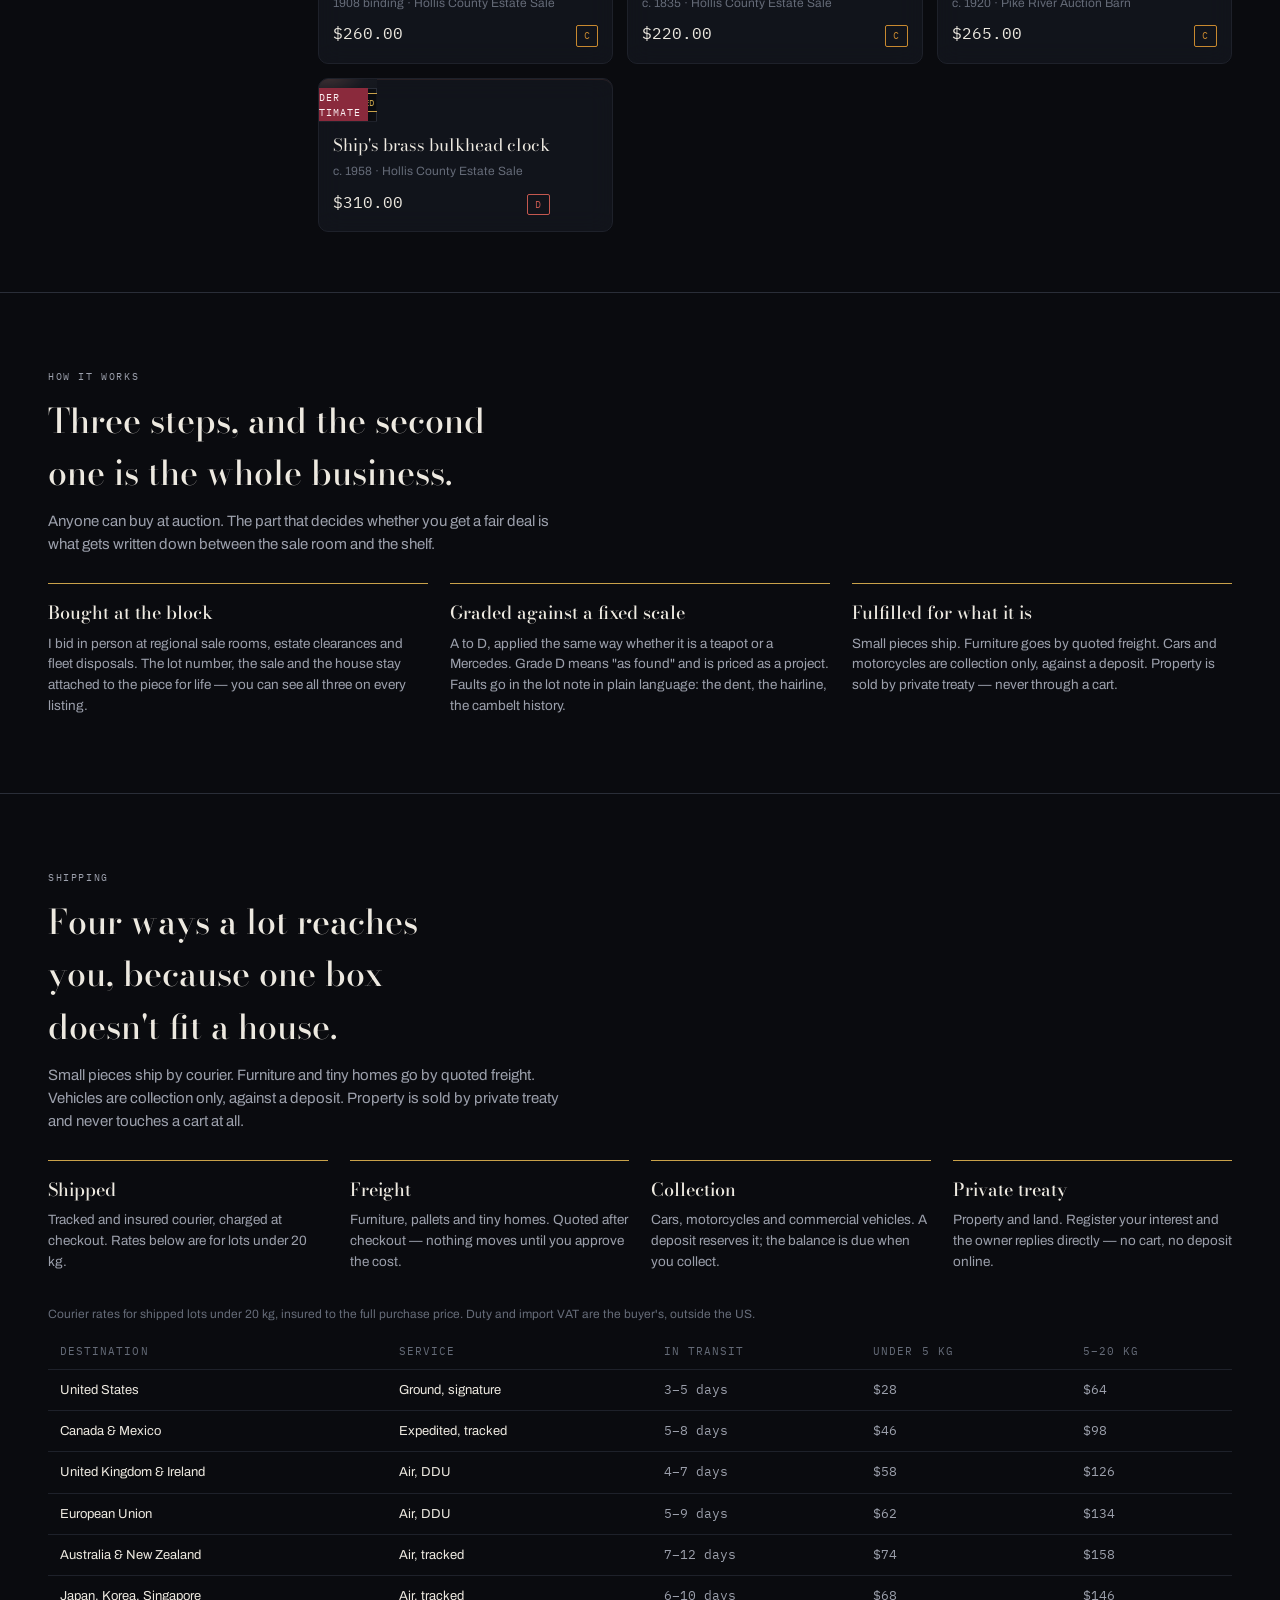
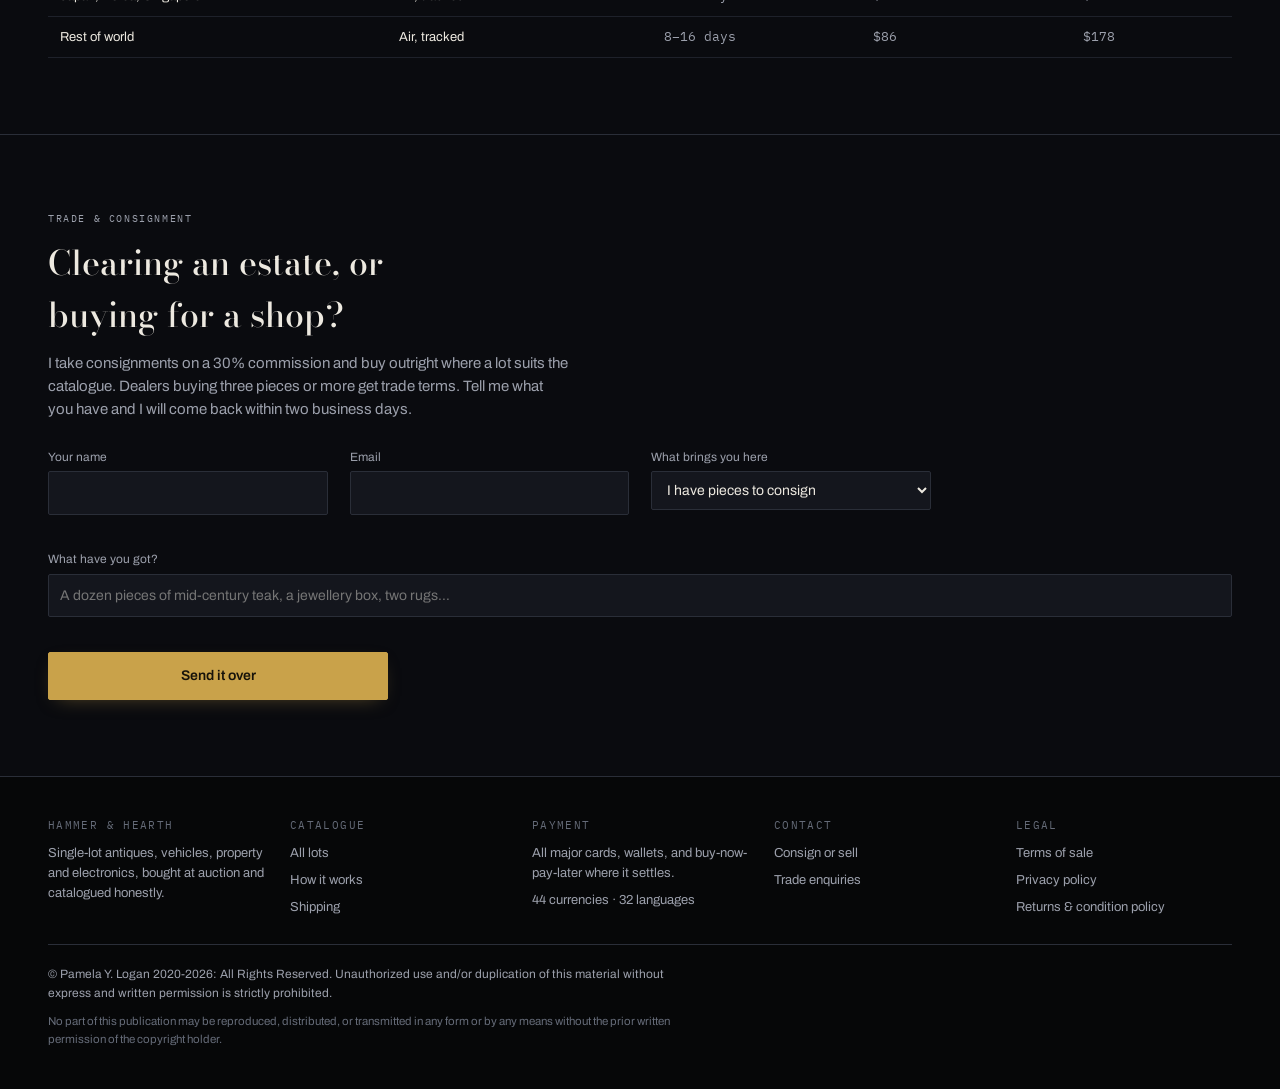
==== commit 674a0dd4: "feat(auction_storefront): add Marine & Heavy Parts, a verified-salvage department Inside Hammer & He" ====
--- a/auction_storefront/web/index.html
+++ b/auction_storefront/web/index.html
@@ -78,7 +78,7 @@
     </p>
   </div>
   <div class="hero-stats">
-    <div class="hero-stat"><b>47</b><span>lots across 7 departments</span></div>
+    <div class="hero-stat"><b>55</b><span>lots across 8 departments</span></div>
     <div class="hero-stat"><b>6</b><span>condition grades, applied strictly</span></div>
     <div class="hero-stat"><b>32</b><span>languages, 44 currencies</span></div>
   </div>
@@ -113,6 +113,10 @@
     <a class="dept-tile" href="#catalogue" data-dept="tinyhomes" style="--dc:var(--dept-tinyhomes)">
       <svg viewBox="0 0 24 24" fill="none" stroke="currentColor" stroke-width="1.6"><path d="M4 11l8-6 8 6"/><path d="M6 11v8h12v-8"/><circle cx="8" cy="21" r="1.6"/><circle cx="16" cy="21" r="1.6"/></svg>
       <b>Tiny Homes</b><span>Trailer-built houses, delivered by freight</span><em>2</em>
+    </a>
+    <a class="dept-tile" href="#catalogue" data-dept="parts" style="--dc:var(--dept-parts)">
+      <svg viewBox="0 0 24 24" fill="none" stroke="currentColor" stroke-width="1.6"><rect x="4" y="7" width="13" height="10" rx="1"/><rect x="7" y="4" width="8" height="3.5" rx="0.5"/><path d="M17 10h3v4h-3"/><circle cx="9" cy="12.5" r="1.5"/><circle cx="13.5" cy="12.5" r="1.5"/></svg>
+      <b>Marine &amp; Heavy Parts</b><span>Genuine salvage, AI-verified against OEM records</span><em>8</em>
     </a>
   </div>
 </section>
@@ -259,6 +263,7 @@
         <option value="interior">I am sourcing for a client project</option>
         <option value="vehicle">I have a car, bike or commercial vehicle</option>
         <option value="property">I have a property or land to list</option>
+        <option value="parts">I salvage boats or heavy equipment for parts</option>
         <option value="sell">I want to sell outright</option>
       </select>
     </div>
--- a/auction_storefront/web/assets/css/storefront.css
+++ b/auction_storefront/web/assets/css/storefront.css
@@ -40,6 +40,7 @@
   --dept-vehicles:   #8B8F99;
   --dept-property:   #5E9270;
   --dept-tinyhomes:  #B07C4C;
+  --dept-parts:      #4A9E93;
 
   --display: "Bodoni Moda", "Didot", "Times New Roman", serif;
   --body: "Archivo", system-ui, -apple-system, "Segoe UI", sans-serif;
@@ -80,6 +81,7 @@
   --dept-vehicles:   #5C616B;
   --dept-property:   #2E6E45;
   --dept-tinyhomes:  #8A5A2C;
+  --dept-parts:      #2C7A70;
 }
 
 * { box-sizing: border-box; }
@@ -521,6 +523,7 @@
 .plate-cars, .plate-motorcycles, .plate-commercial { --pc: var(--dept-vehicles); }
 .plate-residential, .plate-land { --pc: var(--dept-property); }
 .plate-tinyhome { --pc: var(--dept-tinyhomes); }
+.plate-marine-engines, .plate-marine-electronics, .plate-drivetrain, .plate-hull-hardware { --pc: var(--dept-parts); }
 
 .plate-tag {
   position: absolute; inset-block-start: 9px; inset-inline-start: 9px;
@@ -534,6 +537,18 @@
   font-family: var(--mono); font-size: 9.5px; letter-spacing: .1em; text-transform: uppercase;
   background: var(--oxblood); color: #FBEFF1; padding: 3px 7px;
 }
+.plate-flag-verified {
+  background: var(--dept-parts); color: #F0FBF9;
+  box-shadow: 0 0 16px -2px color-mix(in srgb, var(--dept-parts) 65%, transparent);
+}
+
+/* A small trust badge inline with the era/house line — genuine part,
+   verified against the manufacturer's own records, not a reproduction. */
+.verified-chip {
+  display: inline-flex; align-items: center; gap: 3px;
+  color: var(--dept-parts); font-weight: 600;
+}
+.verified-chip svg { flex: none; }
 
 .fulfil-tag {
   position: absolute; inset-block-end: 9px; inset-inline-start: 9px;
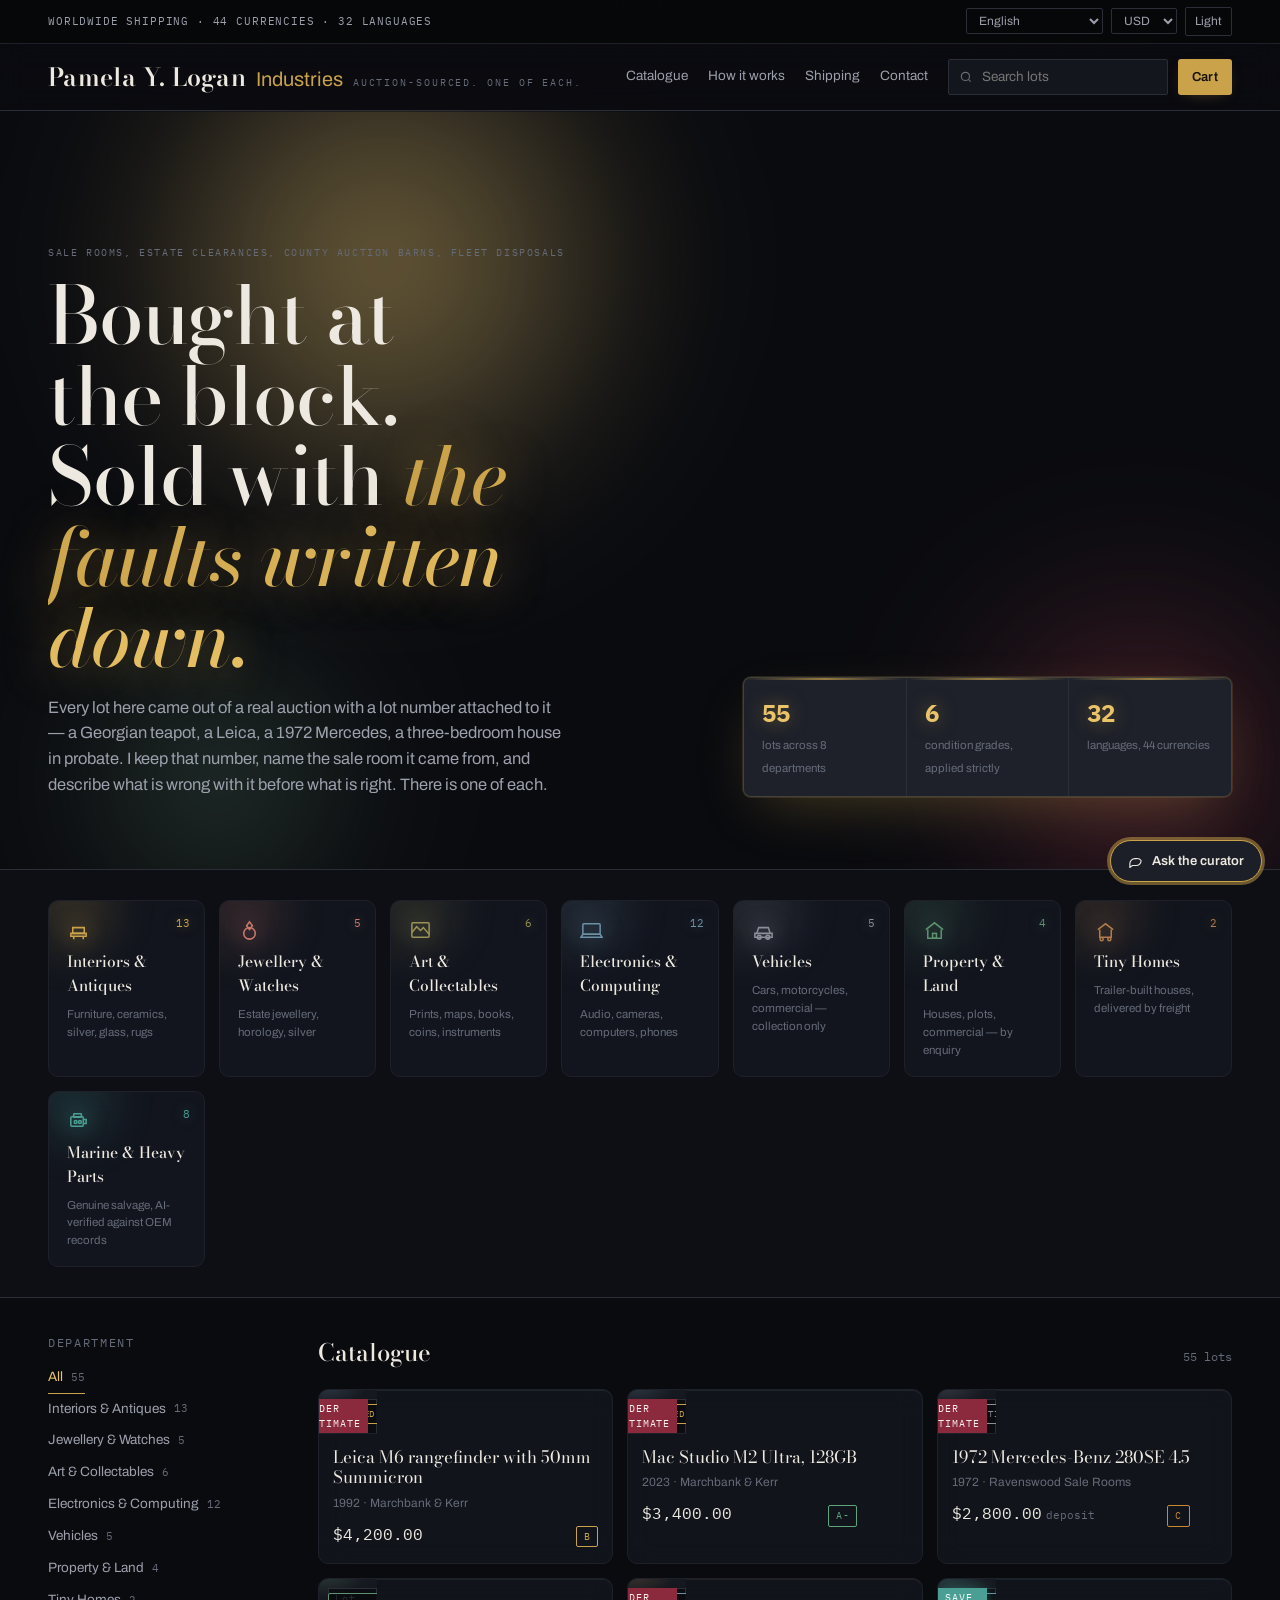
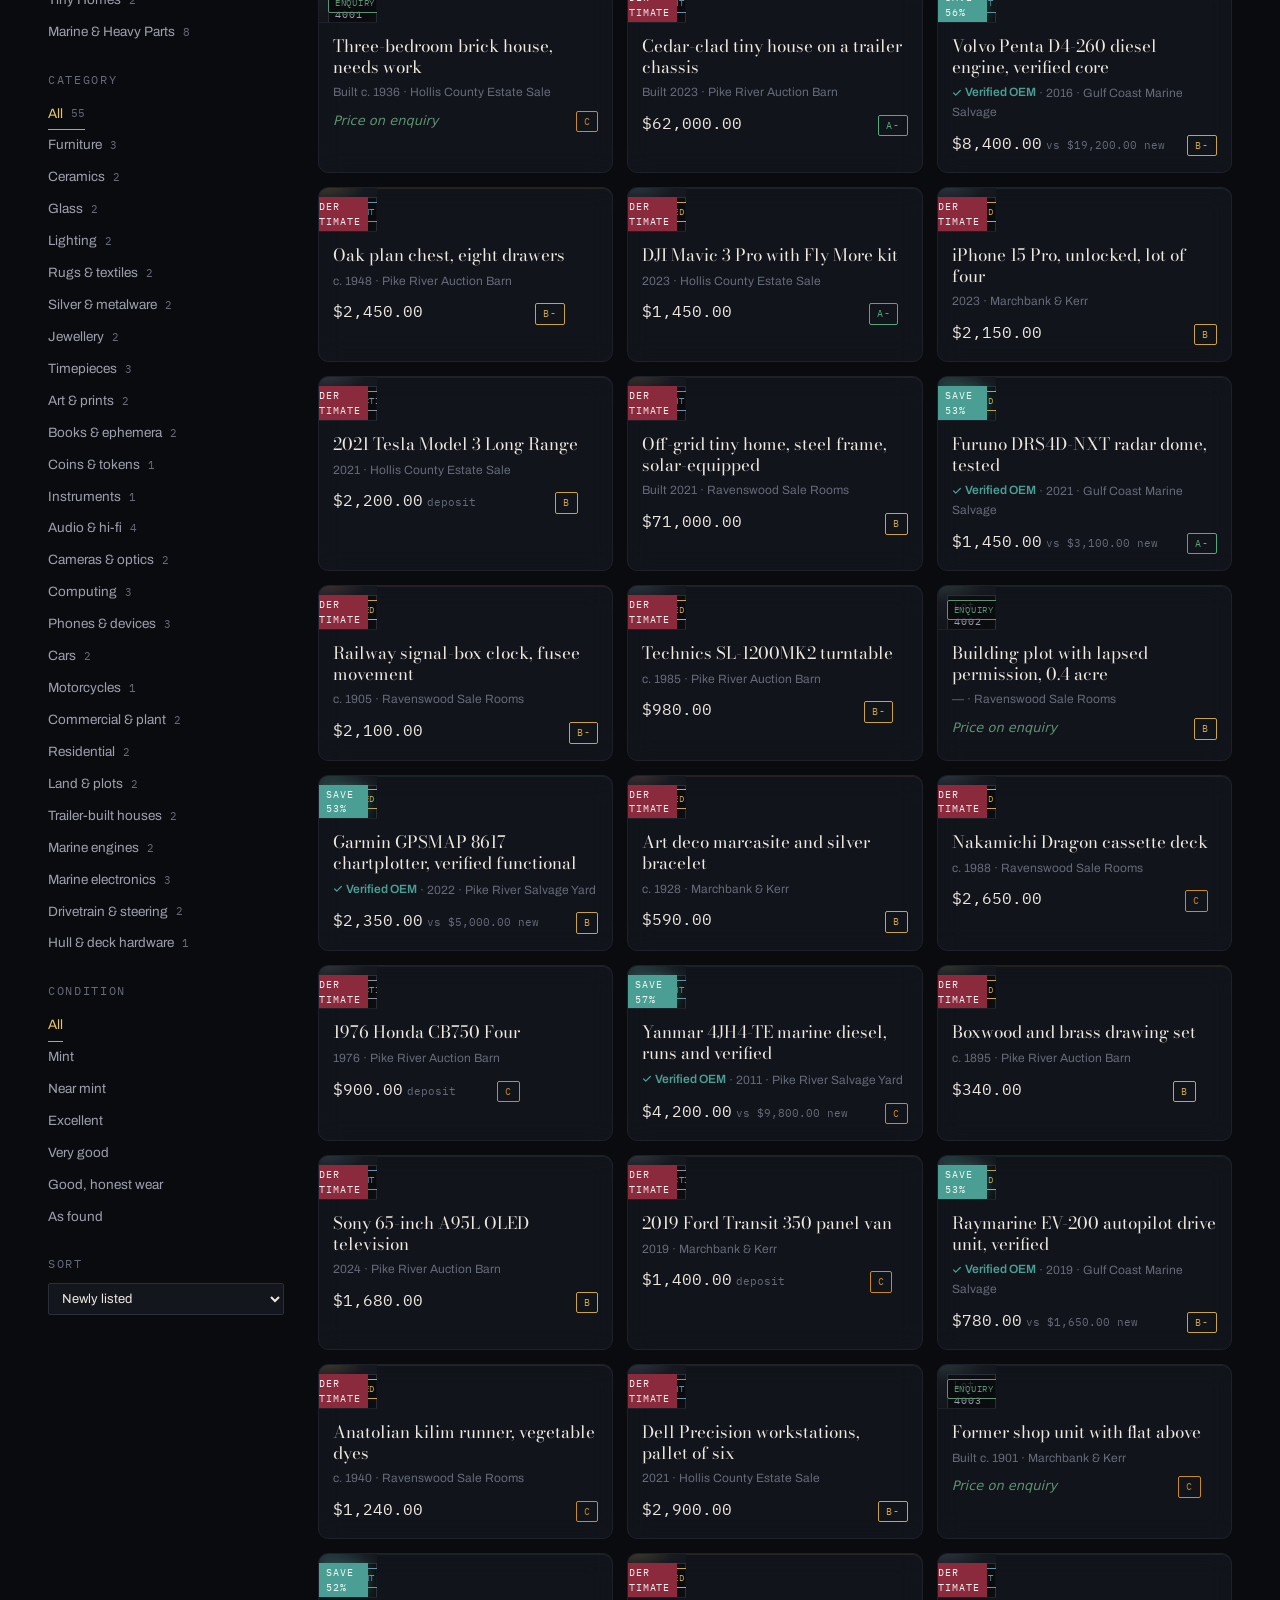
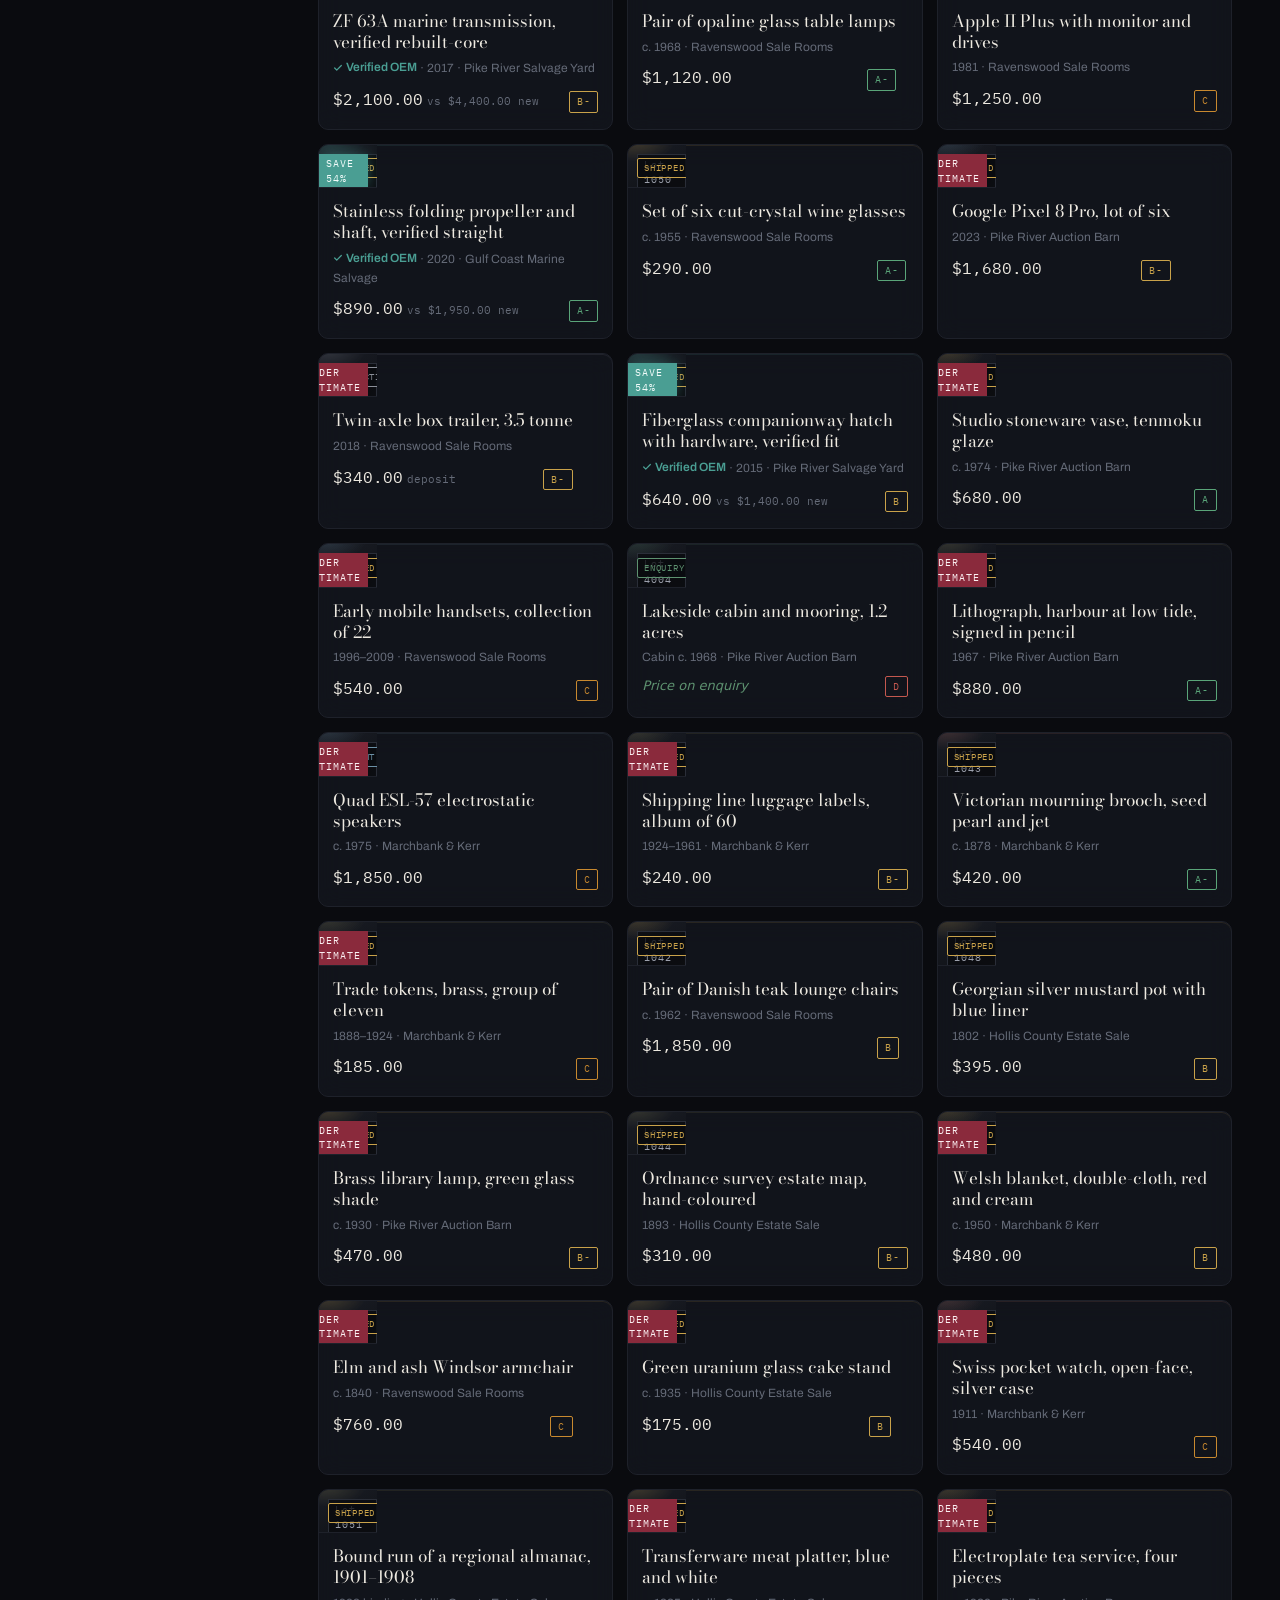
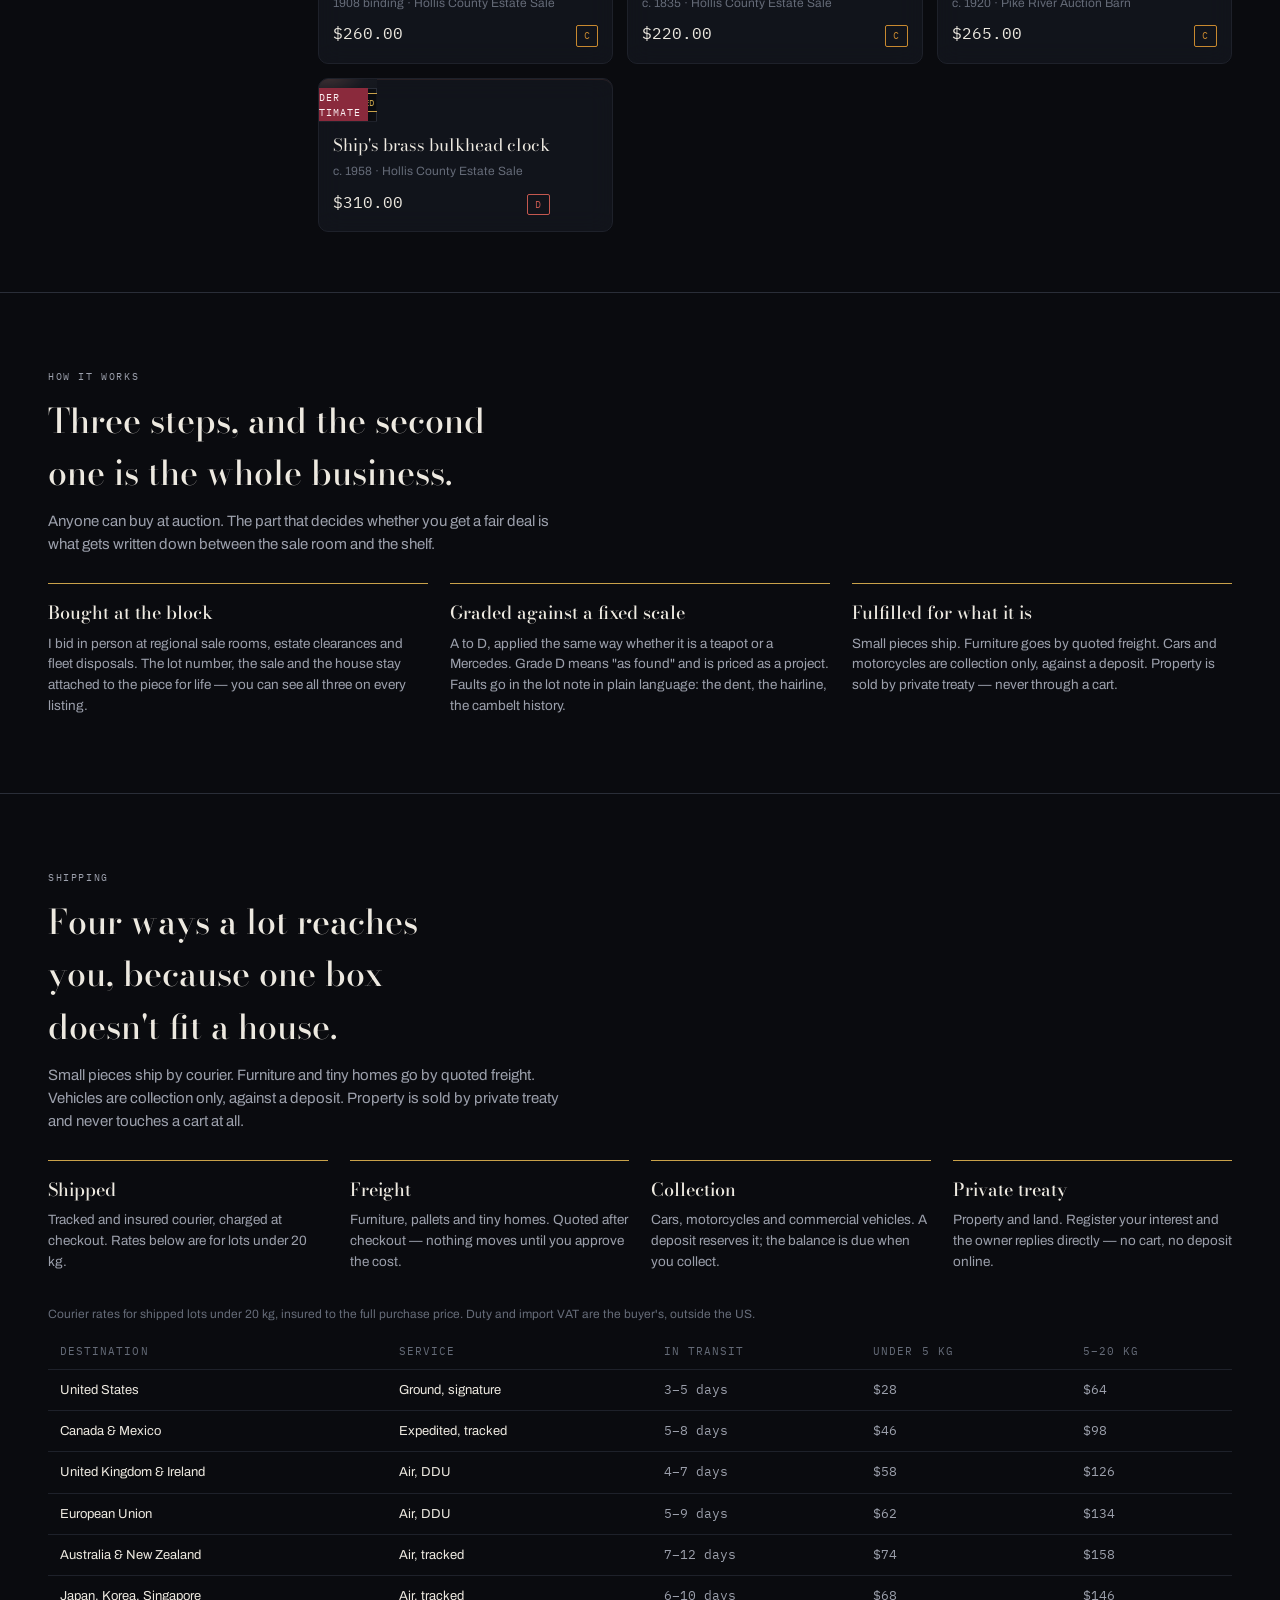
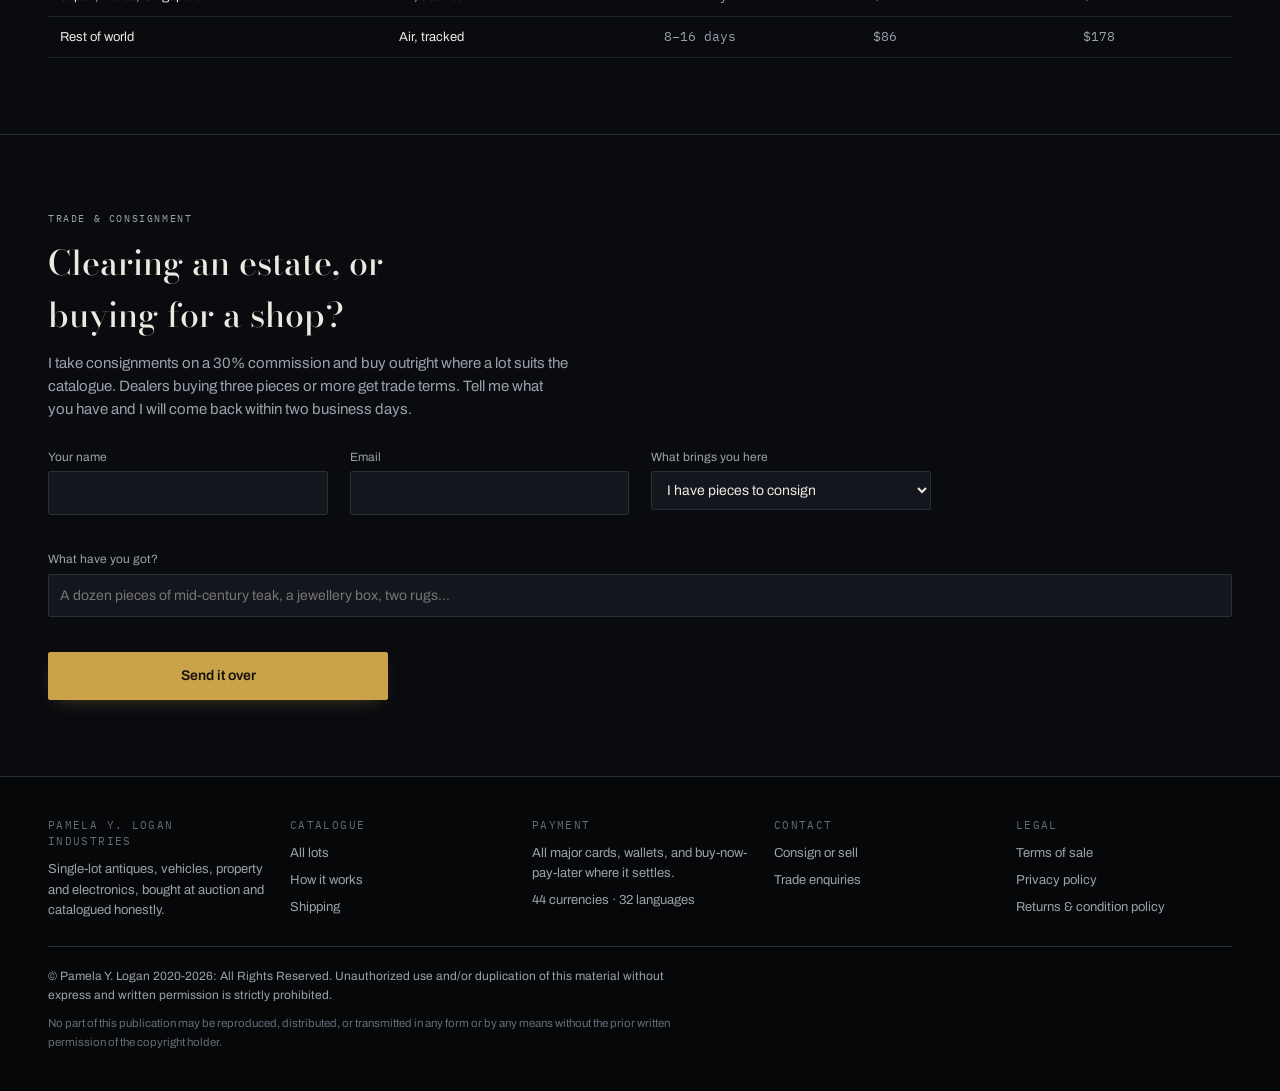
==== commit 0cf3dd3b: "rename(auction_storefront): rebrand to Pamela Y. Logan Industries "Hammer & Hearth" already belongs " ====
--- a/auction_storefront/web/index.html
+++ b/auction_storefront/web/index.html
@@ -3,7 +3,7 @@
 <head>
 <meta charset="utf-8">
 <meta name="viewport" content="width=device-width, initial-scale=1, viewport-fit=cover">
-<title>Hammer &amp; Hearth</title>
+<title>Pamela Y. Logan Industries</title>
 <meta name="description" content="Single-lot antiques, vehicles, property and electronics bought at auction and catalogued honestly. Ships worldwide, 44 currencies, 32 languages.">
 <link rel="preconnect" href="https://fonts.googleapis.com">
 <link rel="preconnect" href="https://fonts.gstatic.com" crossorigin>
@@ -17,7 +17,7 @@
 <!-- Fill these in to go live. Empty values keep the shop in demo mode:
      the catalogue, cart and curator all work, but no money moves. -->
 <script>
-  window.HH_CONFIG = {
+  window.PYLI_CONFIG = {
     stripeKey: "",       // pk_live_… — publishable key only, never the secret
     paypalClientId: "",  // PayPal REST client id
     apiBase: "",         // e.g. "https://api.yourshop.com" — see server/main.py
@@ -37,7 +37,7 @@
 
 <header class="masthead">
   <a class="wordmark" href="#catalogue">
-    <b>Hammer</b><span>&amp;</span><b>Hearth</b>
+    <b>Pamela Y. Logan</b><span>Industries</span>
     <i data-t="tagline">Auction-sourced. One of each.</i>
   </a>
 
@@ -281,7 +281,7 @@
 <footer class="site-foot">
   <div class="foot-cols">
     <div class="foot-col">
-      <h4>Hammer &amp; Hearth</h4>
+      <h4>Pamela Y. Logan Industries</h4>
       <p>Single-lot antiques, vehicles, property and electronics, bought at auction and catalogued honestly.</p>
     </div>
     <div class="foot-col">
@@ -373,7 +373,7 @@
   form.addEventListener("submit", async (e) => {
     e.preventDefault();
     const lead = Object.fromEntries(new FormData(form).entries());
-    const base = window.HH_CONFIG.apiBase;
+    const base = window.PYLI_CONFIG.apiBase;
     status.hidden = false;
     status.textContent = "Sending…";
     try {
@@ -388,7 +388,7 @@
       status.textContent = `Thanks, ${lead.name.split(" ")[0] || "and"} — I'll come back to ${lead.email} within two business days.`;
       form.reset();
     } catch {
-      status.textContent = "That didn't send. Email consign@hammerandhearth.example instead and I'll pick it up.";
+      status.textContent = "That didn't send. Email consign@pamelaylogan.example instead and I'll pick it up.";
     }
   });
 </script>
--- a/auction_storefront/web/assets/css/storefront.css
+++ b/auction_storefront/web/assets/css/storefront.css
@@ -1,4 +1,4 @@
-/* Hammer & Hearth — storefront styles.
+/* Pamela Y. Logan Industries — storefront styles.
  * Dark-first: the bare :root block carries the complete dark palette (the house
  * look — a gallery at night, not a tech dashboard). An explicit light choice
  * (data-theme="light") swaps the same token set for a gallery by day.
@@ -204,6 +204,7 @@
 .wordmark b {
   font-family: var(--display);
   font-size: 25px; font-weight: 600; letter-spacing: .01em;
+  white-space: nowrap;
 }
 .wordmark span { color: var(--gilt); font-size: 20px; }
 .wordmark i {
